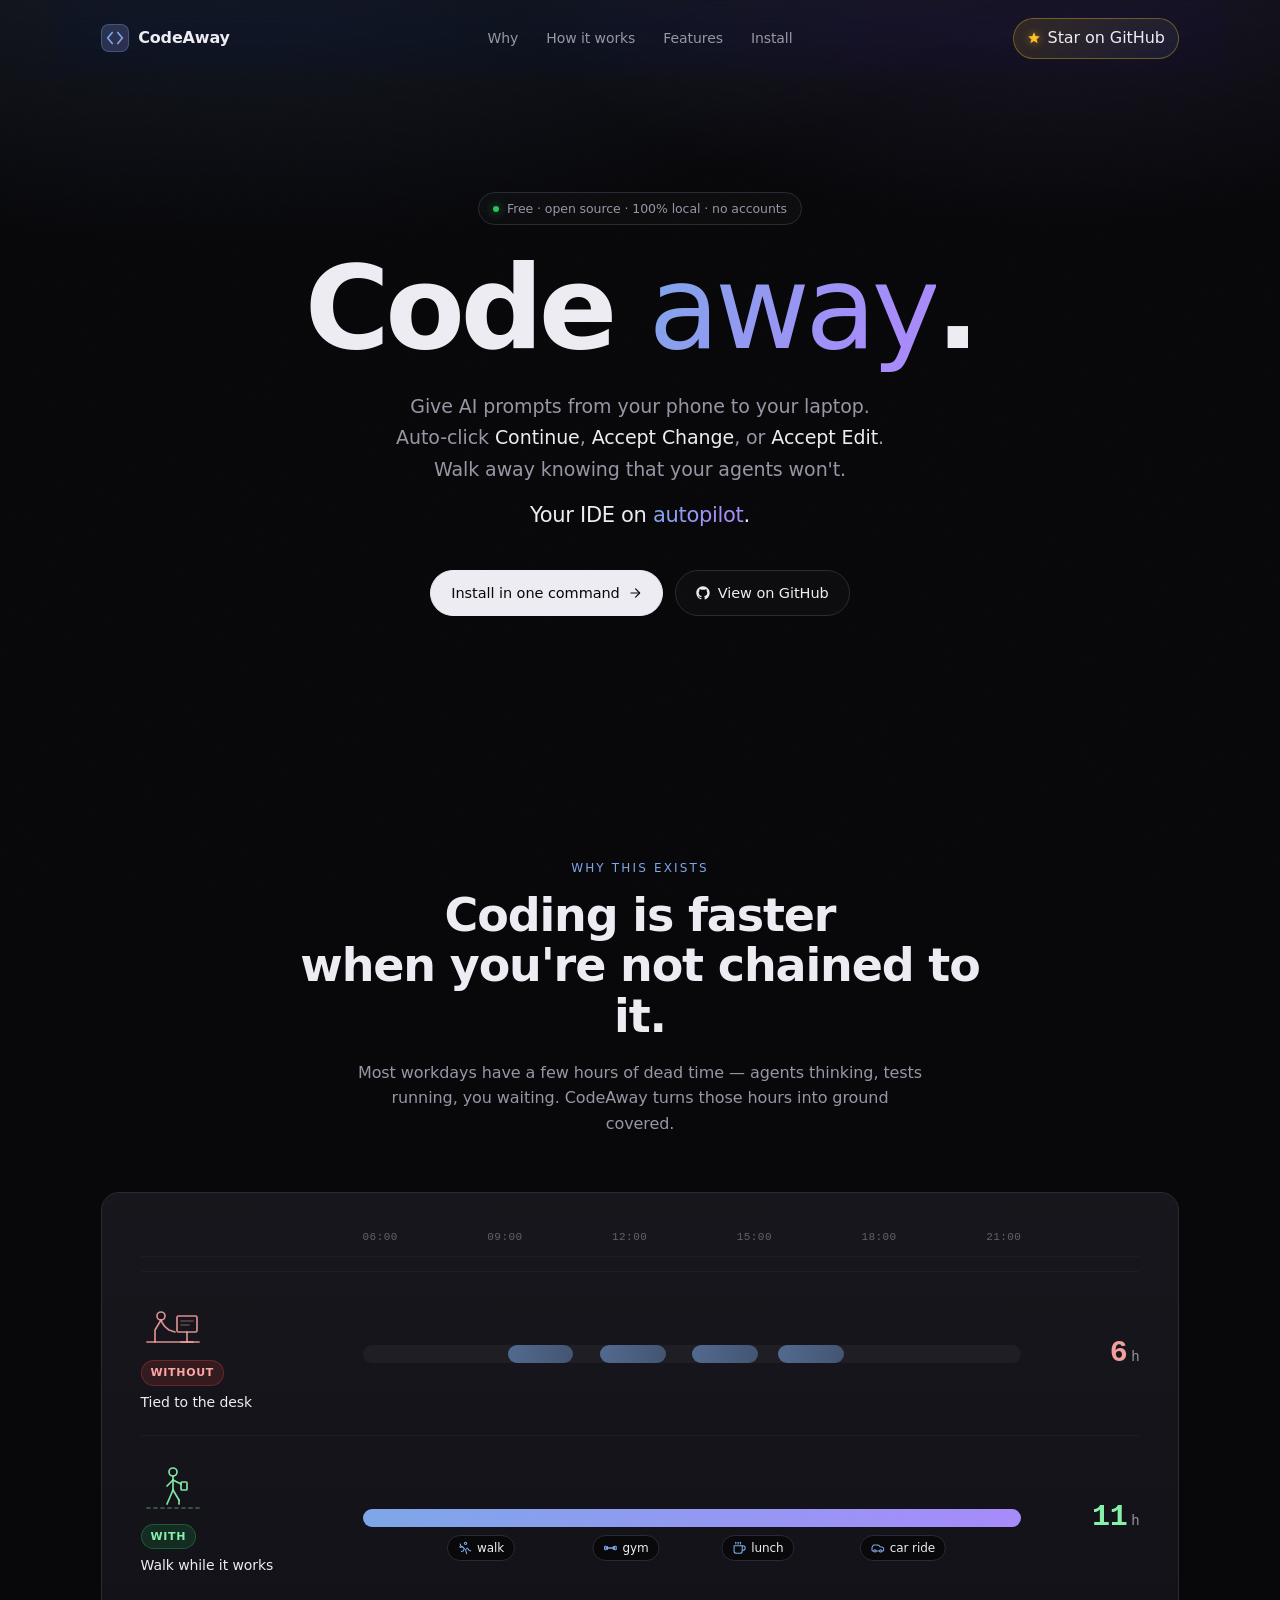
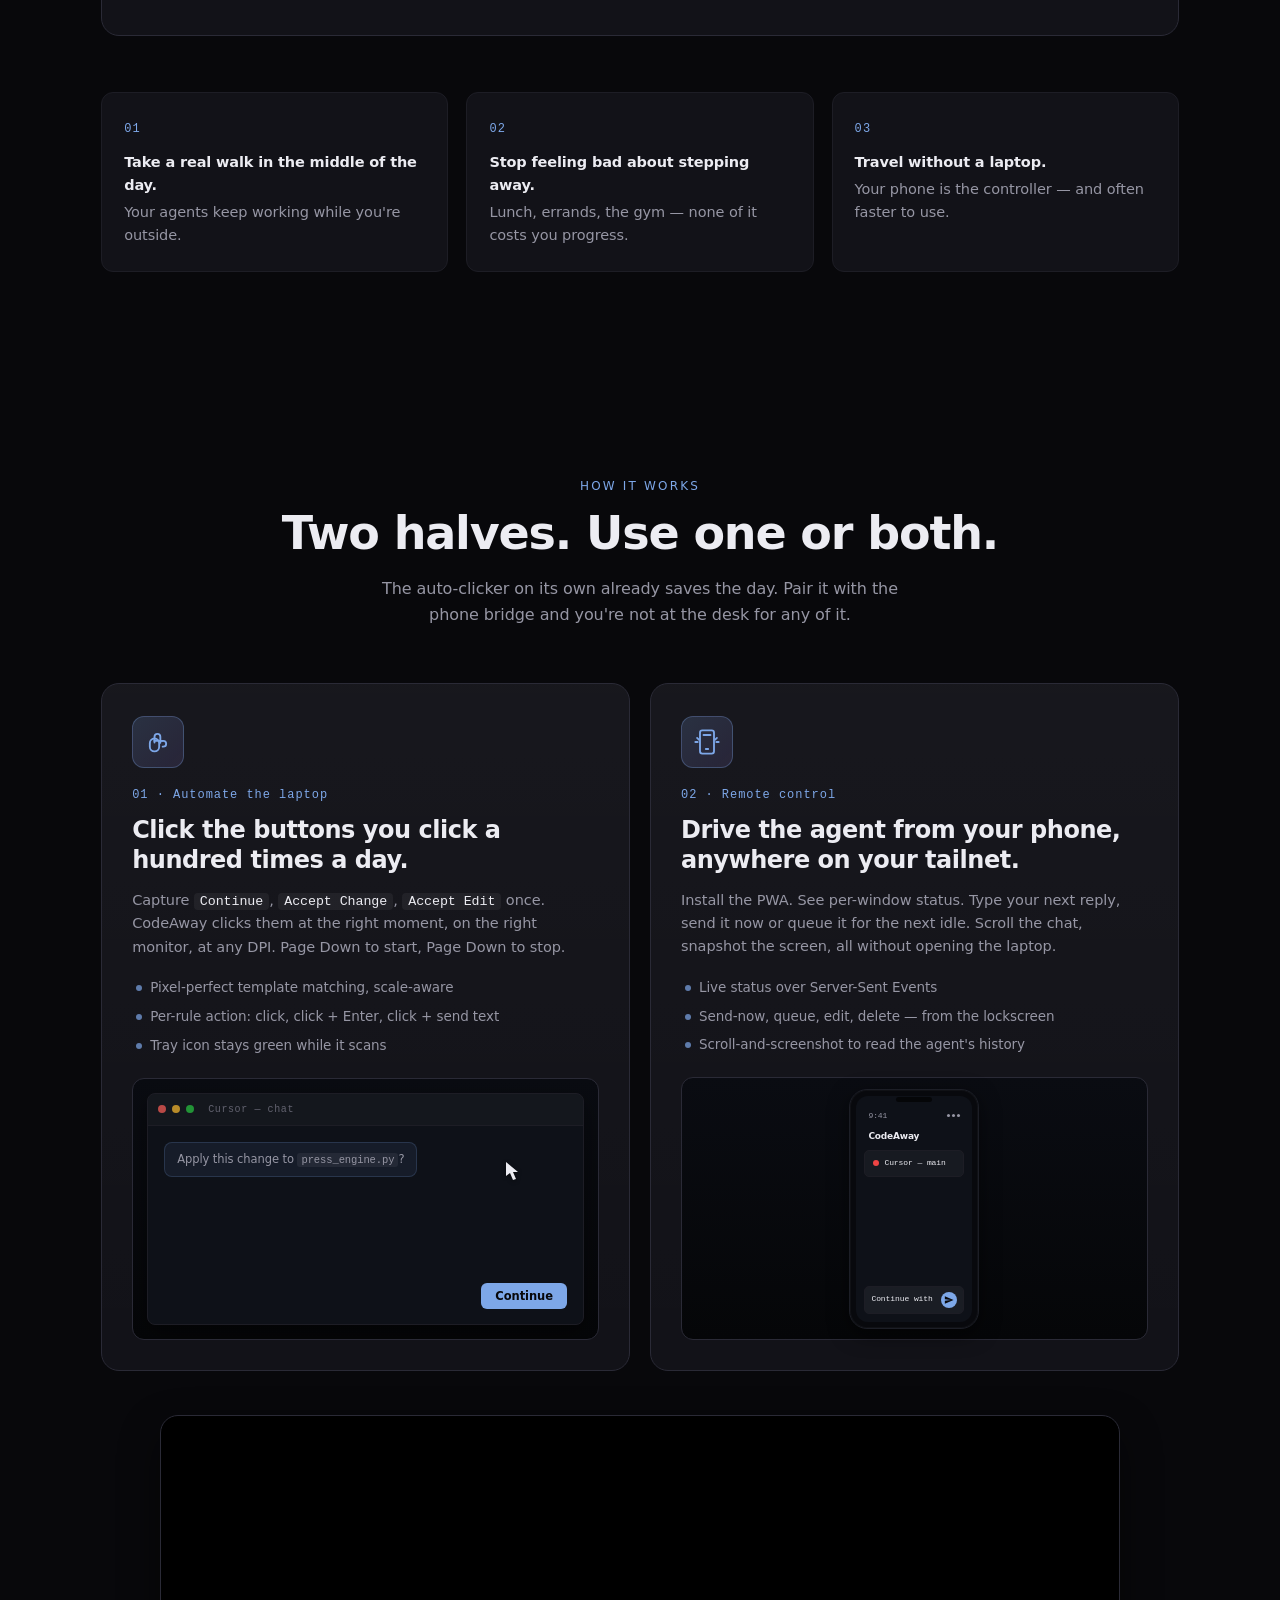
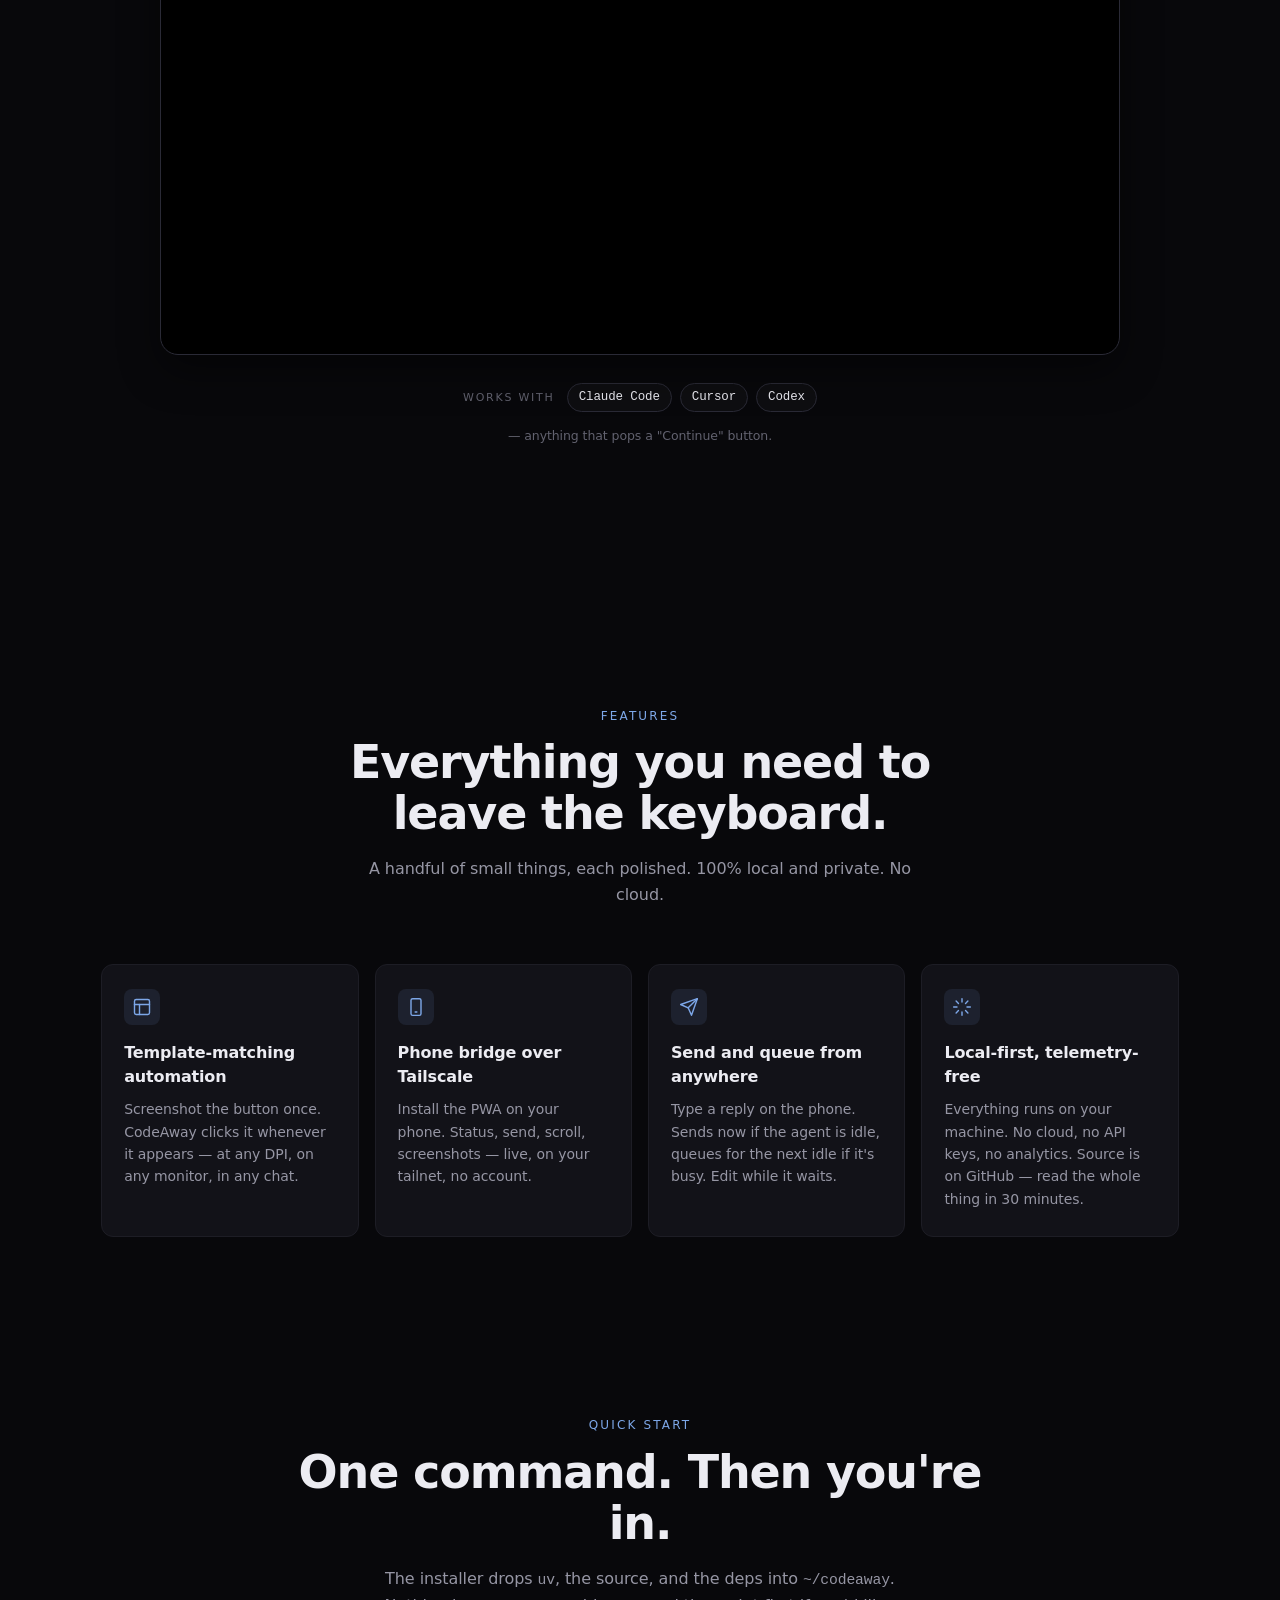
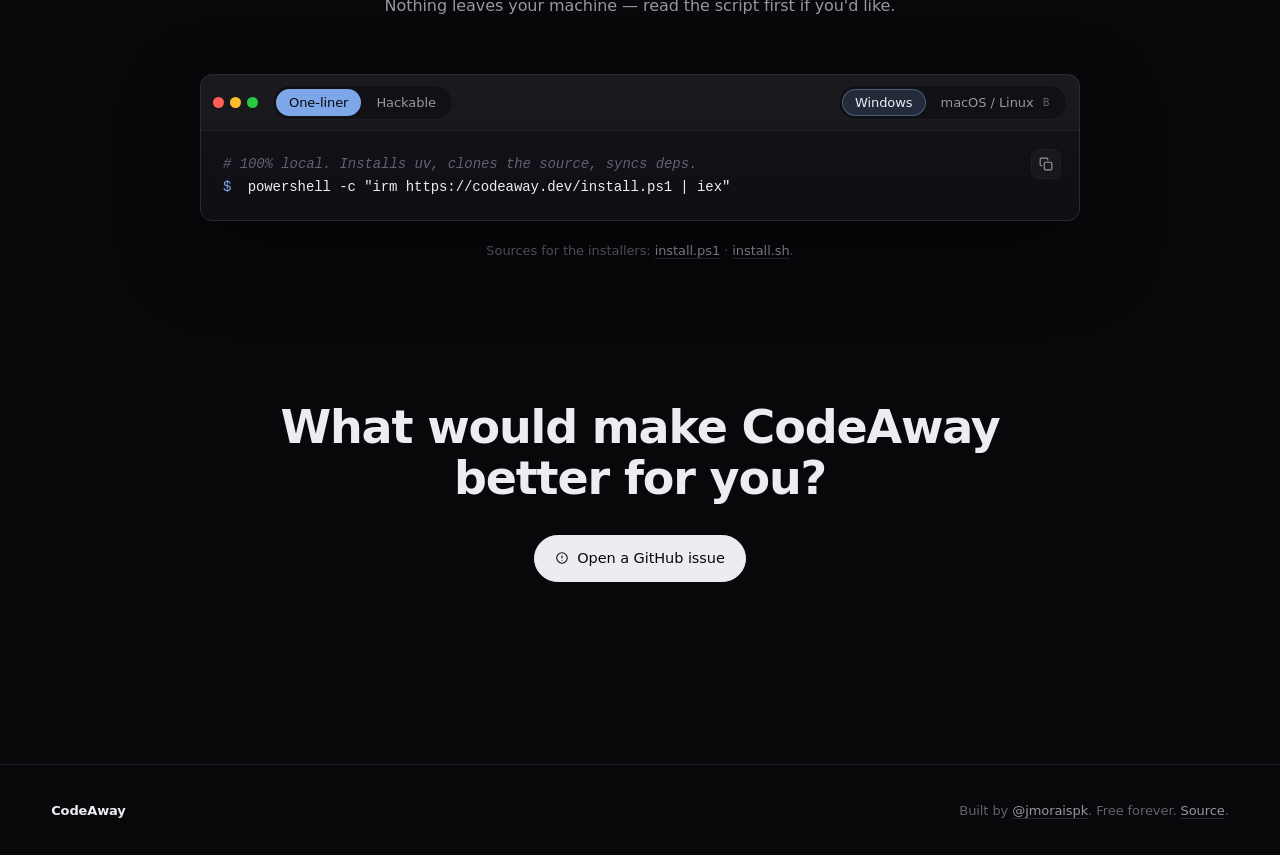
==== site/index.html @ cfa9938a "site: embed YouTube demo under the How it works cards Drops a 16:9 iframe between the Automate / Rem" ====
<!doctype html>
<html lang="en">
<head>
  <meta charset="utf-8">
  <meta name="viewport" content="width=device-width, initial-scale=1">
  <meta name="theme-color" content="#08080b">
  <meta name="description" content="CodeAway — open-source automation for IDEs and AI agents. Walk away from your desk; your agents won't.">
  <!-- Open Graph — fed to Slack, WhatsApp, iMessage, LinkedIn, etc.
       og:image must be an absolute URL or unfurlers won't fetch it,
       hence the codeaway.dev prefix. The 1200×630 ratio is the
       Facebook spec and what most clients prefer when picking a
       big-card layout over a plain link. -->
  <meta property="og:type" content="website">
  <meta property="og:url" content="https://codeaway.dev/">
  <meta property="og:title" content="CodeAway — Code away from your desk.">
  <meta property="og:description" content="Open-source automation for IDEs and AI agents. Walk away from your desk; your agents won't.">
  <meta property="og:image" content="https://codeaway.dev/assets/og.svg">
  <meta property="og:image:type" content="image/svg+xml">
  <meta property="og:image:width" content="1200">
  <meta property="og:image:height" content="630">
  <meta property="og:image:alt" content="CodeAway — phone controlling laptop with the agent's Continue button">
  <!-- Twitter has its own card spec; setting summary_large_image asks
       for the big preview. og:* fields above already cover most of
       what Twitter needs, but it falls back to twitter:* when
       present, so we mirror the essentials. -->
  <meta name="twitter:card" content="summary_large_image">
  <meta name="twitter:title" content="CodeAway — Code away from your desk.">
  <meta name="twitter:description" content="Open-source automation for IDEs and AI agents. Walk away from your desk; your agents won't.">
  <meta name="twitter:image" content="https://codeaway.dev/assets/og.svg">
  <link rel="icon" type="image/svg+xml" href="favicon.svg">
  <link rel="apple-touch-icon" href="favicon.svg">
  <link rel="mask-icon" href="favicon.svg" color="#7da7e8">
  <link rel="preconnect" href="https://rsms.me/">
  <link rel="stylesheet" href="https://rsms.me/inter/inter.css">
  <link rel="stylesheet" href="style.css">
  <title>CodeAway — Code away from your desk.</title>
</head>
<body>

<canvas id="grain" aria-hidden="true"></canvas>

<header class="nav">
  <a class="brand" href="#top" aria-label="CodeAway home">
    <span class="brand-mark" aria-hidden="true">
      <svg width="22" height="22" viewBox="0 0 24 24" fill="none" stroke="currentColor" stroke-width="1.8" stroke-linecap="round" stroke-linejoin="round">
        <polyline points="9 6 4 12 9 18"></polyline>
        <polyline points="15 6 20 12 15 18"></polyline>
      </svg>
    </span>
    <span class="brand-name">CodeAway</span>
  </a>
  <nav class="nav-links">
    <a href="#why">Why</a>
    <a href="#how">How it works</a>
    <a href="#features">Features</a>
    <a href="#quickstart">Install</a>
  </nav>
  <a class="nav-github" href="https://github.com/jmoraispk/codeaway" target="_blank" rel="noopener">
    <span class="star-icon" aria-hidden="true">
      <svg width="14" height="14" viewBox="0 0 24 24" fill="currentColor"><path d="M12 2 9.19 8.63 2 9.24l5.46 4.73L5.82 21 12 17.27 18.18 21l-1.64-7.03L22 9.24l-7.19-.61L12 2z"/></svg>
    </span>
    <span>Star on GitHub</span>
  </a>
</header>

<main id="top">

<!-- HERO ---------------------------------------------------------- -->
<section class="hero">
  <div class="hero-aurora" aria-hidden="true"></div>

  <p class="eyebrow">
    <span class="eyebrow-dot"></span>
    Free · open source · 100% local · no accounts
  </p>

  <h1 class="hero-title">
    Code <span class="grad">away</span>.
  </h1>

  <p class="hero-sub">
    Give AI prompts from your phone to your laptop.<br>
    Auto-click <em>Continue</em>, <em>Accept Change</em>, or <em>Accept Edit</em>.<br>
    Walk away knowing that your agents won't.
  </p>
  <p class="hero-tagline">Your IDE on <em>autopilot</em>.</p>

  <div class="hero-actions">
    <a class="btn btn-primary" href="#quickstart">
      Install in one command
      <svg width="14" height="14" viewBox="0 0 24 24" fill="none" stroke="currentColor" stroke-width="2" stroke-linecap="round" stroke-linejoin="round"><path d="M5 12h14"/><path d="m13 5 7 7-7 7"/></svg>
    </a>
    <a class="btn btn-ghost" href="https://github.com/jmoraispk/codeaway" target="_blank" rel="noopener">
      <svg width="14" height="14" viewBox="0 0 24 24" fill="currentColor" aria-hidden="true"><path d="M12 .5C5.65.5.5 5.65.5 12c0 5.08 3.29 9.39 7.86 10.91.58.1.79-.25.79-.56v-2c-3.2.7-3.87-1.36-3.87-1.36-.52-1.32-1.27-1.67-1.27-1.67-1.04-.71.08-.7.08-.7 1.15.08 1.76 1.18 1.76 1.18 1.02 1.75 2.69 1.25 3.35.96.1-.74.4-1.25.72-1.54-2.55-.29-5.23-1.27-5.23-5.66 0-1.25.45-2.27 1.18-3.07-.12-.29-.51-1.46.11-3.04 0 0 .96-.31 3.15 1.18.91-.25 1.89-.38 2.86-.38s1.95.13 2.86.38c2.18-1.49 3.14-1.18 3.14-1.18.62 1.58.23 2.75.11 3.04.74.8 1.18 1.82 1.18 3.07 0 4.4-2.69 5.36-5.25 5.65.41.36.78 1.06.78 2.13v3.16c0 .31.21.67.8.56C20.21 21.39 23.5 17.08 23.5 12 23.5 5.65 18.35.5 12 .5z"/></svg>
      View on GitHub
    </a>
  </div>

</section>

<!-- WHY ----------------------------------------------------------- -->
<section id="why" class="why">
  <header class="section-head">
    <p class="section-eyebrow">Why this exists</p>
    <h2>Coding is faster<br>when you're not chained to it.</h2>
    <p class="section-lede">
      Most workdays have a few hours of dead time — agents thinking,
      tests running, you waiting. CodeAway turns those hours into
      ground covered.
    </p>
  </header>

  <div class="timeline-card">
    <!-- Time axis sits above both rows so the eye reads the day's
         clock first, then the bars below it. 24-hour notation per
         the user's brief; six 3-hour ticks from 06:00 to 21:00.
         Spacer cells in cols 1 and 3 keep ticks aligned with the
         bar's start (0%) and end (100%). -->
    <div class="timeline-axis-row" aria-hidden="true">
      <span></span>
      <div class="timeline-axis">
        <span>06:00</span>
        <span>09:00</span>
        <span>12:00</span>
        <span>15:00</span>
        <span>18:00</span>
        <span>21:00</span>
      </div>
      <span></span>
    </div>

    <div class="timeline-row without">
      <div class="row-label">
        <span class="row-figure" aria-hidden="true">
          <svg viewBox="0 0 64 56" fill="none" stroke="currentColor" stroke-width="1.7" stroke-linecap="round" stroke-linejoin="round">
            <!-- desk -->
            <line x1="6" y1="48" x2="58" y2="48"/>
            <!-- monitor -->
            <rect x="36" y="22" width="20" height="16" rx="1.5"/>
            <line x1="40" y1="48" x2="52" y2="48"/>
            <line x1="46" y1="38" x2="46" y2="48"/>
            <!-- person slumped over keyboard -->
            <circle cx="20" cy="22" r="4"/>
            <path d="M20 26 Q22 32 28 36 L34 38"/>
            <path d="M20 26 L14 36 L14 48"/>
            <!-- glow lines on the monitor -->
            <line class="screen-glow" x1="40" y1="27" x2="52" y2="27"/>
            <line class="screen-glow" x1="40" y1="31" x2="48" y2="31"/>
          </svg>
        </span>
        <span class="row-tag">Without</span>
        Tied to the desk
      </div>
      <div class="track" role="presentation">
        <!-- Blocks stay inside ~22%–73% of the track — the 9 am to
             5 pm window of a 6 am–9 pm day. Four ~10% blocks add up
             to ~6 hours of agent activity inside that workday. -->
        <div class="block" style="--start: 22%; --end: 32%"></div>
        <div class="block" style="--start: 36%; --end: 46%"></div>
        <div class="block" style="--start: 50%; --end: 60%"></div>
        <div class="block" style="--start: 63%; --end: 73%"></div>
      </div>
      <div class="total-hours">
        <span class="total-hours-num">6</span>
        <span class="total-hours-unit">h</span>
      </div>
    </div>

    <div class="timeline-row with">
      <div class="row-label">
        <span class="row-figure walking" aria-hidden="true">
          <svg viewBox="0 0 64 56" fill="none" stroke="currentColor" stroke-width="1.7" stroke-linecap="round" stroke-linejoin="round">
            <!-- ground -->
            <line x1="6" y1="50" x2="58" y2="50" stroke-dasharray="3 4" opacity="0.4"/>
            <!-- person walking -->
            <g class="figure">
              <!-- head up -->
              <circle cx="32" cy="14" r="4"/>
              <!-- torso -->
              <line x1="32" y1="18" x2="32" y2="32"/>
              <!-- back leg -->
              <line class="leg-back" x1="32" y1="32" x2="26" y2="46"/>
              <!-- front leg, slightly bent -->
              <line class="leg-front" x1="32" y1="32" x2="38" y2="42"/>
              <line class="leg-front" x1="38" y1="42" x2="38" y2="46"/>
              <!-- forward arm holding phone -->
              <line x1="32" y1="22" x2="40" y2="26"/>
              <!-- phone -->
              <rect x="40" y="24" width="6" height="8" rx="1"/>
              <!-- back arm swinging -->
              <line class="arm-back" x1="32" y1="22" x2="26" y2="28"/>
            </g>
          </svg>
        </span>
        <span class="row-tag with-tag">With</span>
        Walk while it works
      </div>
      <div class="track" role="presentation">
        <!-- Bar runs the full track (06:00 → 21:00) — agent activity
             spans the entire window. Four markers spread across the
             day: early walk, mid-morning gym, midday lunch, evening
             car ride — the things a desk-bound dev can't do without
             losing agent time. -->
        <div class="block" style="--start: 0%; --end: 100%"></div>
        <ul class="markers">
          <!-- Markers spaced ~22% apart (≈ 3 h on a 15 h day): walk
               around 09:00, gym around 12:00, lunch around 15:00,
               car ride around 18:00. Walk + gym shifted later to
               match a typical morning routine and to keep the gaps
               between markers visually uniform. -->
          <li class="marker" style="left: 18%">
            <span class="marker-icon" aria-hidden="true">
              <svg width="14" height="14" viewBox="0 0 24 24" fill="none" stroke="currentColor" stroke-width="1.8" stroke-linecap="round" stroke-linejoin="round"><circle cx="13" cy="4" r="2"/><path d="m15 22-2-7 3-3 3 4 3 1"/><path d="M9 11 5 9 4 5"/><path d="M11 13 7 9l-2 2-2-1"/><path d="m11 13-2 4-3 1"/></svg>
            </span>
            walk
          </li>
          <li class="marker" style="left: 40%">
            <span class="marker-icon" aria-hidden="true">
              <!-- Simple dumbbell: two end weights + connecting bar.
                   Custom rather than the lucide path because the
                   stylised version reads cleanly at 14 px. -->
              <svg width="14" height="14" viewBox="0 0 24 24" fill="none" stroke="currentColor" stroke-width="1.8" stroke-linecap="round" stroke-linejoin="round">
                <rect x="2" y="9" width="3" height="6" rx="1"/>
                <rect x="19" y="9" width="3" height="6" rx="1"/>
                <line x1="5" y1="12" x2="19" y2="12" stroke-width="2.6"/>
                <line x1="7" y1="9.5" x2="7" y2="14.5"/>
                <line x1="17" y1="9.5" x2="17" y2="14.5"/>
              </svg>
            </span>
            gym
          </li>
          <li class="marker" style="left: 60%">
            <span class="marker-icon" aria-hidden="true">
              <svg width="14" height="14" viewBox="0 0 24 24" fill="none" stroke="currentColor" stroke-width="1.8" stroke-linecap="round" stroke-linejoin="round"><path d="M17 8h1a4 4 0 0 1 0 8h-1"/><path d="M3 8h14v9a4 4 0 0 1-4 4H7a4 4 0 0 1-4-4Z"/><path d="M6 2v3"/><path d="M10 2v3"/><path d="M14 2v3"/></svg>
            </span>
            lunch
          </li>
          <li class="marker" style="left: 82%">
            <span class="marker-icon" aria-hidden="true">
              <svg width="14" height="14" viewBox="0 0 24 24" fill="none" stroke="currentColor" stroke-width="1.8" stroke-linecap="round" stroke-linejoin="round"><path d="M19 17h2c.6 0 1-.4 1-1v-3c0-.9-.7-1.7-1.5-1.9C18.7 10.6 16 10 16 10s-1.3-1.4-2.2-2.3c-.5-.4-1.1-.7-1.8-.7H5c-.6 0-1.1.4-1.4.9l-1.4 2.9A3.7 3.7 0 0 0 2 12v4c0 .6.4 1 1 1h2"/><circle cx="7" cy="17" r="2"/><path d="M9 17h6"/><circle cx="17" cy="17" r="2"/></svg>
            </span>
            car ride
          </li>
        </ul>
      </div>
      <div class="total-hours">
        <span class="total-hours-num">12</span>
        <span class="total-hours-unit">h</span>
      </div>
    </div>
  </div>

  <ol class="why-points">
    <li class="why-point">
      <span class="point-num">01</span>
      <p>
        <strong>Take a real walk in the middle of the day.</strong>
        Your agents keep working while you're outside.
      </p>
    </li>
    <li class="why-point">
      <span class="point-num">02</span>
      <p>
        <strong>Stop feeling bad about stepping away.</strong>
        Lunch, errands, the gym — none of it costs you progress.
      </p>
    </li>
    <li class="why-point">
      <span class="point-num">03</span>
      <p>
        <strong>Travel without a laptop.</strong>
        Your phone is the controller — and often faster to use.
      </p>
    </li>
  </ol>
</section>

<!-- HOW IT WORKS -------------------------------------------------- -->
<section id="how" class="use-cases">
  <header class="section-head">
    <p class="section-eyebrow">How it works</p>
    <h2>Two halves. Use one or both.</h2>
    <p class="section-lede">
      The auto-clicker on its own already saves the day. Pair it with
      the phone bridge and you're not at the desk for any of it.
    </p>
  </header>

  <div class="use-case-grid">
    <article class="use-case">
      <span class="use-case-icon" aria-hidden="true">
        <svg width="28" height="28" viewBox="0 0 24 24" fill="none" stroke="currentColor" stroke-width="1.6" stroke-linecap="round" stroke-linejoin="round">
          <path d="M9 11.24V7.5a2.5 2.5 0 0 1 5 0v3.74"/>
          <path d="M14 11h2.5a2.5 2.5 0 0 1 0 5H16"/>
          <path d="M14 12.6V11h2"/>
          <path d="M9 11h5"/>
          <path d="M9 12.5V11"/>
          <path d="M5 13a4 4 0 0 1 4-4h0a4 4 0 0 1 4 4v3a4 4 0 0 1-4 4h0a4 4 0 0 1-4-4z"/>
        </svg>
      </span>
      <p class="use-case-tag">01 · Automate the laptop</p>
      <h3>Click the buttons you click a hundred times a day.</h3>
      <p class="use-case-body">
        Capture <em>Continue</em>, <em>Accept Change</em>, <em>Accept
        Edit</em> once. CodeAway clicks them at the right moment, on the
        right monitor, at any DPI. Page Down to start, Page Down to
        stop.
      </p>
      <ul class="use-case-bullets">
        <li>Pixel-perfect template matching, scale-aware</li>
        <li>Per-rule action: click, click + Enter, click + send text</li>
        <li>Tray icon stays green while it scans</li>
      </ul>
      <!-- Looping CSS demo until a real screencast lands. The mockup is
           a faux IDE chat panel: an "Apply this change?" message, a
           Continue button, and a system cursor that flies in from the
           top-right, clicks the button (which flashes), and resets.
           One full cycle every 5s; aria-hidden because the surrounding
           bullets already explain what it does. -->
      <div class="use-case-video demo-autoclick" data-video="automate" aria-hidden="true">
        <div class="demo-window">
          <div class="demo-header">
            <i></i><i></i><i></i>
            <span class="demo-titlebar">Cursor — chat</span>
          </div>
          <div class="demo-body">
            <div class="demo-msg">Apply this change to <code>press_engine.py</code>?</div>
            <button class="demo-btn">Continue</button>
            <span class="demo-cursor">
              <svg width="16" height="20" viewBox="0 0 16 20" fill="currentColor">
                <path d="M0 0 L0 14 L4 11 L7 18 L10 17 L7 10 L12 10 Z"/>
              </svg>
            </span>
          </div>
        </div>
      </div>
    </article>

    <article class="use-case">
      <span class="use-case-icon" aria-hidden="true">
        <svg width="28" height="28" viewBox="0 0 24 24" fill="none" stroke="currentColor" stroke-width="1.6" stroke-linecap="round" stroke-linejoin="round">
          <rect x="6" y="2" width="12" height="20" rx="2"/>
          <path d="M11 18h2"/>
          <path d="M9 6h6"/>
          <path d="M2 12h2"/>
          <path d="M20 12h2"/>
          <path d="M3.5 8.5 5 10"/>
          <path d="M19 10l1.5-1.5"/>
        </svg>
      </span>
      <p class="use-case-tag">02 · Remote control</p>
      <h3>Drive the agent from your phone, anywhere on your tailnet.</h3>
      <p class="use-case-body">
        Install the PWA. See per-window status. Type your next reply,
        send it now or queue it for the next idle. Scroll the chat,
        snapshot the screen, all without opening the laptop.
      </p>
      <ul class="use-case-bullets">
        <li>Live status over Server-Sent Events</li>
        <li>Send-now, queue, edit, delete — from the lockscreen</li>
        <li>Scroll-and-screenshot to read the agent's history</li>
      </ul>
      <!-- Looping CSS demo: a phone PWA showing a window flipping
           busy → idle, the user typing a reply (typewriter), and the
           send button flashing. 6 s loop, no JS or video file —
           swap the inner mockup for a <video> when a real recording
           lands and remove the .demo-bridge class. -->
      <div class="use-case-video demo-bridge" data-video="remote" aria-hidden="true">
        <div class="demo-phone">
          <div class="demo-phone-notch"></div>
          <div class="demo-phone-screen">
            <div class="demo-phone-status">
              <span>9:41</span>
              <span class="demo-phone-dots"><i></i><i></i><i></i></span>
            </div>
            <div class="demo-phone-app">CodeAway</div>
            <div class="demo-window-card">
              <span class="demo-window-dot"></span>
              <span class="demo-window-name">Cursor — main</span>
            </div>
            <div class="demo-phone-composer">
              <span class="demo-phone-typed">Continue with the refactor</span>
              <span class="demo-phone-send" aria-hidden="true">
                <svg width="10" height="10" viewBox="0 0 24 24" fill="currentColor"><path d="M2 21l21-9L2 3v7l15 2-15 2z"/></svg>
              </span>
            </div>
          </div>
        </div>
      </div>
    </article>
  </div>

  <!-- Embedded demo video. youtube-nocookie.com is YouTube's
       privacy-enhanced domain — no tracking cookies until the user
       hits play. lazy loading keeps the iframe off the critical
       path so the page paints quickly even if the video API is
       slow to respond. -->
  <div class="video-embed">
    <iframe
      src="https://www.youtube-nocookie.com/embed/V4NTQVTd4Rs"
      title="CodeAway demo"
      loading="lazy"
      allow="accelerometer; autoplay; clipboard-write; encrypted-media; gyroscope; picture-in-picture; web-share"
      referrerpolicy="strict-origin-when-cross-origin"
      allowfullscreen></iframe>
  </div>

  <p class="compat-row">
    <span class="compat-label">Works with</span>
    <span class="compat-chip">Claude Code</span>
    <span class="compat-chip">Cursor</span>
    <span class="compat-chip">Codex</span>
    <span class="compat-tail">— anything that pops a "Continue" button.</span>
  </p>
</section>

<!-- FEATURES ------------------------------------------------------ -->
<section id="features" class="features">

  <header class="section-head">
    <p class="section-eyebrow">Features</p>
    <h2>Everything you need to leave the keyboard.</h2>
    <p class="section-lede">
      A handful of small things, each polished. 100% local and private.
      No cloud.
    </p>
  </header>

  <div class="feature-grid">
    <article class="feature">
      <span class="feature-icon" aria-hidden="true">
        <svg width="20" height="20" viewBox="0 0 24 24" fill="none" stroke="currentColor" stroke-width="1.7" stroke-linecap="round" stroke-linejoin="round"><rect x="3" y="3" width="18" height="18" rx="2"/><path d="M3 9h18"/><path d="M9 21V9"/></svg>
      </span>
      <h3>Template-matching automation</h3>
      <p>Screenshot the button once. CodeAway clicks it whenever it appears — at any DPI, on any monitor, in any chat.</p>
    </article>

    <article class="feature">
      <span class="feature-icon" aria-hidden="true">
        <svg width="20" height="20" viewBox="0 0 24 24" fill="none" stroke="currentColor" stroke-width="1.7" stroke-linecap="round" stroke-linejoin="round"><rect x="6" y="2" width="12" height="20" rx="2"/><path d="M11 18h2"/></svg>
      </span>
      <h3>Phone bridge over Tailscale</h3>
      <p>Install the PWA on your phone. Status, send, scroll, screenshots — live, on your tailnet, no account.</p>
    </article>

    <article class="feature">
      <span class="feature-icon" aria-hidden="true">
        <svg width="20" height="20" viewBox="0 0 24 24" fill="none" stroke="currentColor" stroke-width="1.7" stroke-linecap="round" stroke-linejoin="round"><path d="M22 2 11 13"/><path d="m22 2-7 20-4-9-9-4 20-7Z"/></svg>
      </span>
      <h3>Send and queue from anywhere</h3>
      <p>Type a reply on the phone. Sends now if the agent is idle, queues for the next idle if it's busy. Edit while it waits.</p>
    </article>

    <article class="feature">
      <span class="feature-icon" aria-hidden="true">
        <svg width="20" height="20" viewBox="0 0 24 24" fill="none" stroke="currentColor" stroke-width="1.7" stroke-linecap="round" stroke-linejoin="round"><path d="M12 2v4"/><path d="M12 18v4"/><path d="m4.93 4.93 2.83 2.83"/><path d="m16.24 16.24 2.83 2.83"/><path d="M2 12h4"/><path d="M18 12h4"/><path d="m4.93 19.07 2.83-2.83"/><path d="m16.24 7.76 2.83-2.83"/></svg>
      </span>
      <h3>Local-first, telemetry-free</h3>
      <p>Everything runs on your machine. No cloud, no API keys, no analytics. Source is on GitHub — read the whole thing in 30 minutes.</p>
    </article>
  </div>
</section>


<!-- QUICKSTART ---------------------------------------------------- -->
<section id="quickstart" class="quickstart">
  <header class="section-head">
    <p class="section-eyebrow">Quick start</p>
    <h2>One command. Then you're in.</h2>
    <p class="section-lede">
      The installer drops <code>uv</code>, the source, and the deps into
      <code>~/codeaway</code>. Nothing leaves your machine — read
      <a href="https://github.com/jmoraispk/codeaway/blob/main/site/install.ps1" target="_blank" rel="noopener">the script</a>
      first if you'd like.
    </p>
  </header>

  <div class="terminal" data-method="one-liner" data-platform="windows">
    <div class="terminal-head">
      <span class="dots" aria-hidden="true"><i></i><i></i><i></i></span>

      <div class="method-tabs" role="tablist" aria-label="Install method">
        <button class="method-tab is-active" data-method="one-liner" role="tab" aria-selected="true">One-liner</button>
        <button class="method-tab" data-method="hackable" role="tab" aria-selected="false">Hackable</button>
      </div>

      <div class="platform-tabs" role="tablist" aria-label="Platform">
        <button class="platform-tab is-active" data-platform="windows" role="tab" aria-selected="true">Windows</button>
        <button class="platform-tab" data-platform="unix" role="tab" aria-selected="false">macOS / Linux<span class="beta">β</span></button>
      </div>
    </div>

    <div class="terminal-body">
      <pre class="code" id="install-pre"></pre>
      <button class="copy" id="copy-cmd" aria-label="Copy command" title="Copy">
        <svg width="14" height="14" viewBox="0 0 24 24" fill="none" stroke="currentColor" stroke-width="2" stroke-linecap="round" stroke-linejoin="round" aria-hidden="true">
          <rect x="9" y="9" width="13" height="13" rx="2" ry="2"/>
          <path d="M5 15H4a2 2 0 0 1-2-2V4a2 2 0 0 1 2-2h9a2 2 0 0 1 2 2v1"/>
        </svg>
      </button>

      <div class="warning" id="untested-warn" hidden>
        <span class="warning-icon" aria-hidden="true">
          <svg width="16" height="16" viewBox="0 0 24 24" fill="none" stroke="currentColor" stroke-width="1.8" stroke-linecap="round" stroke-linejoin="round"><path d="M10.29 3.86 1.82 18a2 2 0 0 0 1.71 3h16.94a2 2 0 0 0 1.71-3L13.71 3.86a2 2 0 0 0-3.42 0z"/><path d="M12 9v4"/><path d="M12 17h.01"/></svg>
        </span>
        <div class="warning-body">
          <p><strong>Untested platform.</strong> The install script
          fetches and syncs fine, but the engine relies on Win32 APIs
          and won't run as-is on macOS / Linux today.</p>
          <button type="button" class="btn btn-ghost btn-sm" id="request-port">
            Request a macOS / Linux port
            <svg width="12" height="12" viewBox="0 0 24 24" fill="none" stroke="currentColor" stroke-width="2" stroke-linecap="round" stroke-linejoin="round" aria-hidden="true"><path d="M5 12h14"/><path d="m13 5 7 7-7 7"/></svg>
          </button>
        </div>
      </div>
    </div>
  </div>

  <p class="quickstart-note">
    Sources for the installers:
    <a href="https://github.com/jmoraispk/codeaway/blob/main/site/install.ps1" target="_blank" rel="noopener">install.ps1</a>
    ·
    <a href="https://github.com/jmoraispk/codeaway/blob/main/site/install.sh" target="_blank" rel="noopener">install.sh</a>.
  </p>
</section>

<!-- FEATURE REQUEST ----------------------------------------------- -->
<section id="request" class="request">
  <header class="section-head">
    <h2>What would make CodeAway better for you?</h2>
  </header>
  <div class="request-cta">
    <a class="btn btn-primary" href="https://github.com/jmoraispk/codeaway/issues/new" target="_blank" rel="noopener">
      <svg width="14" height="14" viewBox="0 0 24 24" fill="none" stroke="currentColor" stroke-width="1.8" stroke-linecap="round" stroke-linejoin="round" aria-hidden="true"><circle cx="12" cy="12" r="9"/><path d="M12 8v4"/><path d="M12 16h.01"/></svg>
      Open a GitHub issue
    </a>
  </div>
</section>

</main>

<footer class="footer">
  <div class="footer-inner">
    <span class="footer-mark">CodeAway</span>
    <span class="footer-meta">
      Built by <a href="https://github.com/jmoraispk" target="_blank" rel="noopener">@jmoraispk</a>.
      Free forever.
      <a href="https://github.com/jmoraispk/codeaway" target="_blank" rel="noopener">Source</a>.
    </span>
  </div>
</footer>

<script src="script.js"></script>

</body>
</html>
---- site/style.css ----
:root {
  color-scheme: dark;

  --bg: #08080b;
  --bg-elev: #101015;
  --bg-card: #121218;
  --line: #1d1d25;
  --line-strong: #2a2a36;

  --fg: #ececf2;
  --fg-mute: #9696a4;
  --fg-faint: #62626f;

  /* Restrained palette — one cool, one warm, used together for the
     hero gradient and individually for accents. The body itself stays
     monochrome so the colour reads as deliberate. */
  --accent: #7da7e8;
  --accent-2: #a78bfa;

  --r-sm: 8px;
  --r-md: 12px;
  --r-lg: 18px;
  --r-pill: 999px;

  --max: 1180px;
  --gutter: clamp(20px, 4vw, 56px);

  --t-fast: 140ms cubic-bezier(0.2, 0.8, 0.2, 1);
  --t-med: 280ms cubic-bezier(0.2, 0.8, 0.2, 1);

  font-family: "Inter", system-ui, -apple-system, "Segoe UI", Roboto, sans-serif;
  font-feature-settings: "ss01", "cv11", "calt";
  font-synthesis: none;
  text-rendering: optimizeLegibility;
  -webkit-font-smoothing: antialiased;
  -moz-osx-font-smoothing: grayscale;
}

* { box-sizing: border-box; }

html, body {
  margin: 0;
  padding: 0;
  background: var(--bg);
  color: var(--fg);
}

body {
  font-size: 16px;
  line-height: 1.55;
  letter-spacing: -0.005em;
  min-height: 100dvh;
  /* Two soft auroras in the top corners; everything below the hero
     is plain dark. Keeps the colour budget where the eye lands first
     instead of bleeding through the whole page. */
  background:
    radial-gradient(
      1200px 580px at 18% -160px,
      rgba(125, 167, 232, 0.16),
      transparent 70%
    ),
    radial-gradient(
      900px 500px at 82% -100px,
      rgba(167, 139, 250, 0.14),
      transparent 65%
    ),
    var(--bg);
  overflow-x: hidden;
}

a { color: inherit; text-decoration: none; }

code {
  font-family: "JetBrains Mono", "SF Mono", "Menlo", monospace;
  font-size: 0.92em;
  letter-spacing: -0.01em;
}

/* ---- Grain overlay ---------------------------------------------- */
#grain {
  position: fixed;
  inset: 0;
  width: 100vw;
  height: 100vh;
  pointer-events: none;
  z-index: 1000;
  mix-blend-mode: overlay;
  opacity: 0.55;
}

/* ---- Top nav ---------------------------------------------------- */
/* Three-column grid: brand pinned left, links centred, GitHub CTA
   pinned right. The 1fr / auto / 1fr template keeps the centre group
   anchored on the page midline regardless of the brand or CTA width
   (space-between would drift the centre as those grow / shrink). */
.nav {
  position: sticky;
  top: 0;
  z-index: 50;
  display: grid;
  grid-template-columns: 1fr auto 1fr;
  align-items: center;
  gap: 20px;
  padding: 18px var(--gutter);
  max-width: var(--max);
  margin: 0 auto;
  backdrop-filter: saturate(180%) blur(14px);
  -webkit-backdrop-filter: saturate(180%) blur(14px);
}
.nav .brand       { justify-self: start; }
.nav .nav-links   { justify-self: center; }
.nav .nav-github  { justify-self: end; }

.brand {
  display: inline-flex;
  align-items: center;
  gap: 9px;
  font-weight: 600;
  letter-spacing: -0.01em;
  font-size: 16px;
  transition: opacity var(--t-fast);
}
.brand:hover { opacity: 0.78; }
.brand-mark {
  display: inline-flex;
  align-items: center;
  justify-content: center;
  width: 28px;
  height: 28px;
  border-radius: var(--r-sm);
  background: linear-gradient(135deg, rgba(125, 167, 232, 0.22), rgba(167, 139, 250, 0.22));
  color: var(--accent);
  border: 1px solid rgba(125, 167, 232, 0.3);
}

.nav-links {
  display: inline-flex;
  align-items: center;
  gap: 28px;
  font-size: 14px;
  color: var(--fg-mute);
}
.nav-links a {
  transition: color var(--t-fast);
}
.nav-links a:hover { color: var(--fg); }

/* Star CTA — wants to be tappable. Pale gold sheen on the star
   itself, soft border glow that brightens on hover, and a slow
   twinkle animation on the icon so the eye lands on it without it
   becoming distracting on idle viewing. */
.nav-github {
  position: relative;
  display: inline-flex;
  align-items: center;
  gap: 7px;
  padding: 7px 13px;
  border: 1px solid rgba(250, 204, 21, 0.35);
  border-radius: var(--r-pill);
  color: var(--fg);
  background:
    linear-gradient(135deg, rgba(250, 204, 21, 0.12), rgba(125, 167, 232, 0.08));
  box-shadow: 0 0 0 0 rgba(250, 204, 21, 0);
  transition: border-color var(--t-fast), box-shadow var(--t-med),
              transform var(--t-fast), background var(--t-med);
}
.nav-github:hover {
  border-color: rgba(250, 204, 21, 0.7);
  background:
    linear-gradient(135deg, rgba(250, 204, 21, 0.22), rgba(125, 167, 232, 0.12));
  box-shadow: 0 0 24px rgba(250, 204, 21, 0.28);
  transform: translateY(-1px);
}
.nav-github .star-icon {
  display: inline-flex;
  align-items: center;
  justify-content: center;
  color: #fbbf24;
  filter: drop-shadow(0 0 4px rgba(251, 191, 36, 0.55));
  animation: twinkle 4s ease-in-out infinite;
}
.nav-github:hover .star-icon {
  filter: drop-shadow(0 0 8px rgba(251, 191, 36, 0.9));
}
@keyframes twinkle {
  0%, 60%, 100% { transform: scale(1) rotate(0deg); opacity: 1; }
  10%           { transform: scale(1.18) rotate(-7deg); opacity: 0.95; }
  20%           { transform: scale(1) rotate(0deg); opacity: 1; }
}

@media (max-width: 720px) {
  /* Drop the centre links on narrow viewports — the brand + Star CTA
     fight for the same row, the links would push the GitHub button
     off-screen. The same destinations are reachable by scrolling. */
  .nav { grid-template-columns: 1fr auto; }
  .nav .nav-links { display: none; }
}

/* ---- Hero ------------------------------------------------------- */
.hero {
  position: relative;
  max-width: var(--max);
  margin: 0 auto;
  padding: clamp(60px, 9vw, 130px) var(--gutter) clamp(40px, 6vw, 80px);
  text-align: center;
}

.hero-aurora {
  position: absolute;
  top: -120px;
  left: 50%;
  transform: translateX(-50%);
  width: min(960px, 95%);
  height: 540px;
  background:
    radial-gradient(
      closest-side,
      rgba(125, 167, 232, 0.26),
      transparent 70%
    ),
    radial-gradient(
      closest-side at 70% 60%,
      rgba(167, 139, 250, 0.22),
      transparent 70%
    );
  filter: blur(40px);
  pointer-events: none;
  z-index: -1;
}

.eyebrow {
  display: inline-flex;
  align-items: center;
  gap: 8px;
  margin: 0 0 26px;
  padding: 6px 14px;
  border: 1px solid var(--line-strong);
  border-radius: var(--r-pill);
  font-size: 12.5px;
  color: var(--fg-mute);
  background: rgba(255, 255, 255, 0.02);
  font-weight: 500;
}
.eyebrow-dot {
  width: 6px;
  height: 6px;
  border-radius: 50%;
  background: #22c55e;
  box-shadow: 0 0 10px rgba(34, 197, 94, 0.7);
}

.hero-title {
  font-size: clamp(52px, 9.5vw, 116px);
  font-weight: 600;
  line-height: 0.98;
  letter-spacing: -0.04em;
  margin: 0 auto 26px;
  max-width: 14ch;
}
.hero-title .grad {
  background: linear-gradient(120deg, var(--accent) 0%, var(--accent-2) 80%);
  -webkit-background-clip: text;
  background-clip: text;
  color: transparent;
  /* The 'away' word slants ever so slightly to push the
     "leaving the desk" feeling without committing to a full italic. */
  font-style: italic;
  font-weight: 500;
}

.hero-sub {
  margin: 0 auto 14px;
  max-width: 56ch;
  font-size: clamp(16px, 1.5vw, 19px);
  color: var(--fg-mute);
  line-height: 1.65;
}
.hero-sub em {
  font-style: normal;
  color: var(--fg);
  font-weight: 500;
  /* Real button names get the foreground colour treatment so they
     read as concrete UI references rather than emphasis. */
}

/* Tagline punctuates the value-prop list — slightly larger, a touch
   of weight, italic gradient mark for the "autopilot" word so it
   visually rhymes with the hero title's `away`. */
.hero-tagline {
  margin: 0 auto 38px;
  font-size: clamp(17px, 1.7vw, 21px);
  font-weight: 500;
  color: var(--fg);
  letter-spacing: -0.015em;
}
.hero-tagline em {
  font-style: italic;
  font-weight: 500;
  background: linear-gradient(120deg, var(--accent) 0%, var(--accent-2) 80%);
  -webkit-background-clip: text;
  background-clip: text;
  color: transparent;
}

.hero-actions {
  display: inline-flex;
  flex-wrap: wrap;
  justify-content: center;
  gap: 12px;
  margin-bottom: 64px;
}

.btn {
  display: inline-flex;
  align-items: center;
  gap: 8px;
  padding: 11px 20px;
  border-radius: var(--r-pill);
  font-size: 14.5px;
  font-weight: 500;
  letter-spacing: -0.005em;
  border: 1px solid transparent;
  cursor: pointer;
  font-family: inherit;
  transition: transform var(--t-fast), background var(--t-fast),
              border-color var(--t-fast), box-shadow var(--t-fast),
              color var(--t-fast);
}
.btn:active { transform: scale(0.98); }

.btn-primary {
  background: var(--fg);
  color: #08080b;
  border-color: var(--fg);
}
.btn-primary:hover {
  background: #fff;
  box-shadow: 0 8px 30px rgba(125, 167, 232, 0.22);
}

.btn-ghost {
  color: var(--fg);
  border-color: var(--line-strong);
  background: rgba(255, 255, 255, 0.02);
}
.btn-ghost:hover {
  border-color: rgba(125, 167, 232, 0.5);
  background: rgba(255, 255, 255, 0.04);
}

#copy-install {
  font-family: inherit;
  /* Leaves room for the copy icon on the right and aligns the prompt
     glyph so the snippet looks like a terminal line, not a button. */
  padding-right: 14px;
}
#copy-install code {
  font-size: 13px;
}
#copy-install .prompt {
  color: var(--accent);
  user-select: none;
  margin-right: 6px;
}
.copy-icon {
  opacity: 0.7;
  transition: opacity var(--t-fast);
}
#copy-install:hover .copy-icon { opacity: 1; }
#copy-install.copied {
  border-color: rgba(34, 197, 94, 0.5);
  color: #22c55e;
}

/* ---- Compatibility row ----------------------------------------- */
/* Sits between the hero CTAs and the screenshot so the eye lands on
   it after the call-to-action and answers "is this for my IDE?"
   before scrolling. Pills are text-only — no third-party logos
   rendered locally, so we never fall out of sync with each tool's
   brand updates. */
.compat-row {
  display: flex;
  flex-wrap: wrap;
  align-items: center;
  justify-content: center;
  gap: 8px;
  margin: 28px auto 56px;
  font-size: 13px;
  color: var(--fg-mute);
  max-width: 720px;
}
.compat-label {
  font-size: 11px;
  letter-spacing: 0.16em;
  text-transform: uppercase;
  color: var(--fg-faint);
  margin-right: 4px;
  font-weight: 500;
}
.compat-chip {
  display: inline-flex;
  align-items: center;
  padding: 4px 11px;
  border: 1px solid var(--line-strong);
  border-radius: var(--r-pill);
  background: rgba(255, 255, 255, 0.025);
  color: var(--fg);
  font-size: 12.5px;
  font-weight: 500;
  font-family: "JetBrains Mono", "SF Mono", "Menlo", monospace;
  letter-spacing: -0.01em;
  transition: border-color var(--t-fast), color var(--t-fast),
              background var(--t-fast);
}
.compat-chip:hover {
  border-color: rgba(125, 167, 232, 0.5);
  color: var(--accent);
}
.compat-tail {
  flex-basis: 100%;
  text-align: center;
  margin-top: 6px;
  font-size: 12.5px;
  color: var(--fg-faint);
}


/* ---- Quickstart terminal --------------------------------------- */
.quickstart {
  max-width: var(--max);
  margin: 0 auto;
  padding: clamp(40px, 6vw, 80px) var(--gutter) clamp(20px, 3vw, 40px);
}

.terminal {
  max-width: 880px;
  margin: 0 auto;
  border: 1px solid var(--line-strong);
  border-radius: var(--r-md);
  background:
    linear-gradient(180deg, rgba(255, 255, 255, 0.025), rgba(255, 255, 255, 0)),
    #0e0e14;
  box-shadow: 0 30px 80px rgba(0, 0, 0, 0.45);
  overflow: hidden;
}

.terminal-head {
  display: flex;
  align-items: center;
  gap: 14px;
  padding: 10px 12px;
  background: rgba(255, 255, 255, 0.025);
  border-bottom: 1px solid var(--line);
  flex-wrap: wrap;
}

/* Traffic-light dots — purely decorative, just sets the
   "this is a terminal window" frame. */
.dots {
  display: inline-flex;
  align-items: center;
  gap: 6px;
  flex-shrink: 0;
}
.dots i {
  width: 11px;
  height: 11px;
  border-radius: 50%;
  background: var(--line-strong);
}
.dots i:nth-child(1) { background: #ff5f57; }
.dots i:nth-child(2) { background: #febc2e; }
.dots i:nth-child(3) { background: #28c840; }

.method-tabs,
.platform-tabs {
  display: inline-flex;
  align-items: center;
  gap: 2px;
  padding: 3px;
  border: 1px solid var(--line);
  border-radius: var(--r-pill);
  background: rgba(0, 0, 0, 0.3);
}
.platform-tabs { margin-left: auto; }

.method-tab,
.platform-tab {
  display: inline-flex;
  align-items: center;
  gap: 5px;
  padding: 6px 13px;
  border: none;
  background: transparent;
  color: var(--fg-mute);
  font-family: inherit;
  font-size: 13px;
  font-weight: 500;
  letter-spacing: -0.005em;
  border-radius: var(--r-pill);
  cursor: pointer;
  transition: color var(--t-fast), background var(--t-fast);
}
.method-tab:hover,
.platform-tab:hover { color: var(--fg); }

.method-tab.is-active {
  color: #08080b;
  background: var(--accent);
}
.platform-tab.is-active {
  color: var(--fg);
  background: rgba(125, 167, 232, 0.18);
  border: 1px solid rgba(125, 167, 232, 0.4);
  /* The border makes it sit 1 px taller than its inactive siblings;
     compensate by trimming padding so the active pill stays visually
     the same height as the rest. */
  padding: 5px 12px;
}
.platform-tab.is-active.beta-warning {
  color: #fda4af;
  background: rgba(239, 68, 68, 0.16);
  border-color: rgba(239, 68, 68, 0.45);
}

.beta {
  margin-left: 4px;
  font-size: 10px;
  font-weight: 500;
  letter-spacing: 0.05em;
  color: var(--fg-faint);
  text-transform: uppercase;
}
.platform-tab.is-active .beta { color: inherit; opacity: 0.7; }

@media (max-width: 640px) {
  .terminal-head { gap: 10px; }
  .platform-tabs { margin-left: 0; }
  .dots { display: none; }
  .method-tab, .platform-tab { padding: 5px 10px; font-size: 12px; }
}

/* ---- Terminal body --------------------------------------------- */
.terminal-body {
  position: relative;
  padding: 22px 22px 22px;
}
.code {
  margin: 0;
  font-family: "JetBrains Mono", "SF Mono", "Menlo", monospace;
  font-size: 14px;
  line-height: 1.6;
  color: var(--fg);
  white-space: pre;
  overflow-x: auto;
  /* Keeps the comment soft so the eye lands on the command itself. */
}
/* All children render as block-level lines so we get one row per
   item without injecting "\n" between elements (which would render
   as a second blank line under the previous row's natural break). */
.code .comment,
.code .line { display: block; }

.code .comment {
  color: var(--fg-faint);
  font-style: italic;
  white-space: pre-wrap;
}
.code .prompt {
  color: var(--accent);
  user-select: none;
  margin-right: 8px;
}
.code .cmd { color: var(--fg); }
.code .cmd .str { color: #f6c177; }
/* Trailing shell-style comment on a cmd line — muted so the eye
   lands on the command, but still visible as a hint. */
.code .trail-comment {
  color: var(--fg-faint);
  font-style: italic;
  margin-left: 8px;
}

.copy {
  position: absolute;
  top: 18px;
  right: 18px;
  width: 30px;
  height: 30px;
  padding: 0;
  display: inline-flex;
  align-items: center;
  justify-content: center;
  border: 1px solid var(--line);
  background: rgba(255, 255, 255, 0.03);
  color: var(--fg-mute);
  border-radius: var(--r-sm);
  cursor: pointer;
  transition: color var(--t-fast), border-color var(--t-fast),
              background var(--t-fast);
}
.copy:hover {
  color: var(--fg);
  border-color: var(--line-strong);
  background: rgba(255, 255, 255, 0.05);
}
.copy.copied {
  color: #22c55e;
  border-color: rgba(34, 197, 94, 0.5);
}

.warning {
  display: flex;
  align-items: flex-start;
  gap: 12px;
  margin-top: 18px;
  padding: 14px 16px;
  border: 1px solid rgba(239, 68, 68, 0.35);
  border-radius: var(--r-sm);
  background: rgba(239, 68, 68, 0.06);
}
/* The explicit `display: flex` above wins over the user-agent
   [hidden]{display:none} rule, so the warning leaks onto the Windows
   tab even when JS sets warn.hidden = true. Re-assert it. */
.warning[hidden] { display: none; }
.warning-icon {
  display: inline-flex;
  align-items: center;
  justify-content: center;
  flex-shrink: 0;
  margin-top: 1px;
  color: #fca5a5;
}
.warning-body { flex: 1; min-width: 0; }
.warning-body p {
  margin: 0 0 10px;
  font-size: 13.5px;
  line-height: 1.55;
  color: var(--fg);
}
.warning-body p strong { color: #fca5a5; font-weight: 600; }

.btn-sm {
  padding: 7px 14px;
  font-size: 13px;
}

.quickstart-note {
  text-align: center;
  margin: 20px auto 0;
  max-width: 720px;
  font-size: 13px;
  color: var(--fg-faint);
}
.quickstart-note a {
  color: var(--fg-mute);
  text-decoration: underline;
  text-decoration-color: var(--line-strong);
  text-underline-offset: 3px;
}
.quickstart-note a:hover { color: var(--accent); text-decoration-color: var(--accent); }

/* ---- Section heads --------------------------------------------- */
.section-head {
  margin-bottom: 56px;
  text-align: center;
  max-width: 720px;
  margin-left: auto;
  margin-right: auto;
}
.section-eyebrow {
  margin: 0 0 12px;
  font-size: 12px;
  text-transform: uppercase;
  letter-spacing: 0.18em;
  color: var(--accent);
  font-weight: 500;
}
.section-head h2 {
  margin: 0;
  font-size: clamp(30px, 4vw, 46px);
  font-weight: 600;
  letter-spacing: -0.025em;
  line-height: 1.1;
}
.section-lede {
  margin: 18px auto 0;
  max-width: 56ch;
  color: var(--fg-mute);
  font-size: 16px;
  line-height: 1.6;
}

/* ---- Why -------------------------------------------------------- */
.why {
  max-width: var(--max);
  margin: 0 auto;
  padding: clamp(60px, 8vw, 120px) var(--gutter);
}
.why .section-head h2 br { display: block; }

.timeline-card {
  position: relative;
  padding: clamp(24px, 3vw, 36px) clamp(20px, 3vw, 40px);
  border: 1px solid var(--line-strong);
  border-radius: var(--r-lg);
  background:
    linear-gradient(180deg, rgba(255, 255, 255, 0.02), rgba(255, 255, 255, 0)),
    var(--bg-card);
  margin-bottom: 56px;
}

/* Axis row sits above the rows with the same column structure so
   the tick marks line up with the start/end of the bars exactly. */
.timeline-axis-row {
  display: grid;
  grid-template-columns: 200px 1fr 96px;
  align-items: center;
  gap: 22px;
  margin-bottom: 14px;
  padding-bottom: 10px;
  border-bottom: 1px solid var(--line);
}
.timeline-axis {
  display: flex;
  justify-content: space-between;
  font-family: "JetBrains Mono", "SF Mono", "Menlo", monospace;
  font-size: 11px;
  letter-spacing: 0.04em;
  color: var(--fg-faint);
}
/* Tick labels sit centred on their position; tweak so 6 am hugs the
   left edge and 9 pm hugs the right edge — otherwise the leftmost
   label slides left of the bar's 0% and the rightmost slides past
   100%. */
.timeline-axis span:first-child { transform: translateX(0); }
.timeline-axis span:last-child  { transform: translateX(0); }

.timeline-row {
  display: grid;
  grid-template-columns: 200px 1fr 96px;
  align-items: center;
  gap: 22px;
  padding: 22px 0;
  border-top: 1px solid var(--line);
}
.timeline-row:first-of-type { border-top: none; padding-top: 14px; }

@media (max-width: 780px) {
  .timeline-axis-row { display: none; }
  .timeline-row {
    grid-template-columns: 1fr;
    gap: 14px;
  }
}

.row-label {
  display: flex;
  flex-direction: column;
  gap: 6px;
  font-size: 14px;
  color: var(--fg);
  font-weight: 500;
}

/* Small character illustrations sit above each row's tag — slumped at
   a desk for "Without", walking with a phone for "With". They're inline
   SVGs so they inherit `currentColor`, which we tint per row. */
.row-figure {
  display: inline-flex;
  align-items: center;
  width: 64px;
  height: 56px;
  margin-bottom: 4px;
}
.row-figure svg { width: 100%; height: 100%; overflow: visible; }
.timeline-row.without .row-figure { color: rgba(252, 165, 165, 0.85); }
.timeline-row.with    .row-figure { color: rgba(134, 239, 172, 0.95); }

/* Slumped figure — the screen flickers irregularly (real monitors
   don't pulse on a sine wave) and the torso has a slow inhale/exhale
   so the figure reads as alive but stuck rather than dead-static. */
.row-figure .screen-glow {
  animation: screenflicker 3.4s steps(1, end) infinite;
  opacity: 0.4;
}
.row-figure .screen-glow:nth-of-type(2) {
  animation-duration: 2.7s;
  animation-delay: -0.6s;
}
@keyframes screenflicker {
  0%, 18%, 100% { opacity: 0.35; }
  20%, 38%      { opacity: 0.8; }
  40%, 60%      { opacity: 0.5; }
  62%, 78%      { opacity: 0.92; }
  80%, 96%      { opacity: 0.45; }
}

/* Walking cycle on the With figure. Each part has its own keyframes
   so legs counter-swing correctly, the torso bobs in sync with leg
   contact, and the back arm swings opposite to the front leg (which
   is what real walking looks like — front leg out, back arm forward).
   Cubic-bezier easing instead of ease-in-out so the swings feel like
   a real pendulum, accelerating into the strike and slowing at the
   reach. */
.row-figure.walking .figure {
  transform-origin: 32px 32px;
  animation: bodybob 1.4s cubic-bezier(0.46, 0, 0.54, 1) infinite;
}
.row-figure.walking .leg-back {
  transform-origin: 32px 32px;
  animation: legswing-a 1.4s cubic-bezier(0.46, 0, 0.54, 1) infinite;
}
.row-figure.walking .leg-front {
  transform-origin: 32px 32px;
  animation: legswing-b 1.4s cubic-bezier(0.46, 0, 0.54, 1) infinite;
}
.row-figure.walking .arm-back {
  transform-origin: 32px 22px;
  animation: armswing 1.4s cubic-bezier(0.46, 0, 0.54, 1) infinite;
}
@keyframes bodybob {
  0%, 50%, 100% { transform: translateY(0); }
  25%           { transform: translateY(-1.6px); }
  75%           { transform: translateY(-1.6px); }
}
@keyframes legswing-a {
  0%, 100% { transform: rotate(-16deg); }
  50%      { transform: rotate(14deg); }
}
@keyframes legswing-b {
  0%, 100% { transform: rotate(14deg); }
  50%      { transform: rotate(-16deg); }
}
@keyframes armswing {
  0%, 100% { transform: rotate(14deg); }
  50%      { transform: rotate(-14deg); }
}

/* After the With bar finishes filling, a quiet shimmer travels across
   it on a long loop — communicates "agent is still working" without
   getting noisy. The timing-delay matches the bar's transition-delay
   so the shimmer only starts after the fill animation is complete. */
@keyframes shimmer {
  0%   { background-position: -100% 0; opacity: 0.7; }
  100% { background-position: 200% 0; opacity: 0.7; }
}
#why.is-visible .timeline-row.with .block {
  background:
    linear-gradient(
      90deg,
      transparent 0%,
      rgba(255, 255, 255, 0.18) 50%,
      transparent 100%
    ),
    linear-gradient(90deg, var(--accent), var(--accent-2));
  background-size: 50% 100%, 100% 100%;
  background-repeat: no-repeat, no-repeat;
  background-position: -100% 0, 0 0;
  animation: shimmer 4.5s 2.4s linear infinite;
}
.row-tag {
  display: inline-flex;
  align-items: center;
  width: max-content;
  padding: 3px 9px;
  border-radius: var(--r-pill);
  font-size: 11px;
  letter-spacing: 0.06em;
  text-transform: uppercase;
  font-weight: 600;
  background: rgba(239, 68, 68, 0.14);
  color: #fca5a5;
  border: 1px solid rgba(239, 68, 68, 0.3);
}
.row-tag.with-tag {
  background: rgba(34, 197, 94, 0.14);
  color: #86efac;
  border-color: rgba(34, 197, 94, 0.32);
}

.track {
  position: relative;
  height: 18px;
  background: rgba(255, 255, 255, 0.04);
  border-radius: 999px;
  overflow: visible;  /* let markers escape the track to land just below */
}

.block {
  position: absolute;
  top: 0;
  bottom: 0;
  left: var(--start);
  /* Width grows from 0 to (end - start) on the .is-visible class so the
     bar fills in once when the section scrolls into view. The fixed-
     position approach (left: --start) keeps each block's left edge
     anchored — only the right edge animates. */
  width: 0;
  border-radius: 999px;
  background: linear-gradient(90deg, var(--accent), var(--accent-2));
  transition: width 1.4s cubic-bezier(0.2, 0.8, 0.2, 1);
}
.timeline-row.without .block {
  background: linear-gradient(90deg, rgba(125, 167, 232, 0.55), rgba(125, 167, 232, 0.4));
  /* Without bar uses a flatter, less saturated colour so "with" reads
     as the upgrade. Same hue keeps it from feeling like a different
     metric. */
}

#why.is-visible .block { width: calc(var(--end) - var(--start)); }

/* Stagger so blocks fill left-to-right rather than all at once. */
#why.is-visible .timeline-row.without .block:nth-child(1) { transition-delay: 0.05s; }
#why.is-visible .timeline-row.without .block:nth-child(2) { transition-delay: 0.20s; }
#why.is-visible .timeline-row.without .block:nth-child(3) { transition-delay: 0.35s; }
#why.is-visible .timeline-row.without .block:nth-child(4) { transition-delay: 0.50s; }
#why.is-visible .timeline-row.with .block { transition-delay: 0.65s; transition-duration: 1.6s; }

.markers {
  position: absolute;
  inset: 0;
  list-style: none;
  margin: 0;
  padding: 0;
  pointer-events: none;
}
.marker {
  position: absolute;
  top: calc(100% + 8px);
  transform: translateX(-50%) translateY(8px);
  display: inline-flex;
  align-items: center;
  gap: 5px;
  padding: 3px 10px;
  font-size: 12px;
  color: var(--fg);
  background: rgba(0, 0, 0, 0.55);
  border: 1px solid var(--line-strong);
  border-radius: var(--r-pill);
  white-space: nowrap;
  opacity: 0;
  transition: opacity 0.4s ease, transform 0.4s ease;
  transition-delay: 1.8s;
}
.marker:nth-child(2) { transition-delay: 1.95s; }
.marker:nth-child(3) { transition-delay: 2.10s; }
.marker:nth-child(4) { transition-delay: 2.25s; }
#why.is-visible .marker {
  opacity: 1;
  transform: translateX(-50%) translateY(0);
}
.marker-icon { display: inline-flex; color: var(--accent); }

/* Total-hours stat in the third grid column — large numeric so the
   contrast between 6 and 12 hits at a glance, the row's role tag
   colour tints the unit so it's visually paired with its bar. */
.total-hours {
  display: flex;
  align-items: baseline;
  justify-content: flex-end;
  gap: 4px;
  font-family: "JetBrains Mono", "SF Mono", "Menlo", monospace;
  letter-spacing: -0.02em;
}
.total-hours-num {
  font-size: 30px;
  font-weight: 600;
  line-height: 1;
}
.total-hours-unit {
  font-size: 14px;
  font-weight: 500;
  color: var(--fg-mute);
}
.timeline-row.without .total-hours-num { color: rgba(252, 165, 165, 0.95); }
.timeline-row.with    .total-hours-num { color: #86efac; }
@media (max-width: 780px) {
  .total-hours { justify-content: flex-start; }
}

.why-points {
  display: grid;
  grid-template-columns: repeat(3, 1fr);
  gap: 18px;
  list-style: none;
  margin: 0;
  padding: 0;
  counter-reset: why;
}
@media (max-width: 760px) { .why-points { grid-template-columns: 1fr; } }

.why-point {
  position: relative;
  padding: 22px 22px 24px;
  border: 1px solid var(--line);
  border-radius: var(--r-md);
  background: var(--bg-card);
  transition: border-color var(--t-med), transform var(--t-med);
}
.why-point:hover {
  border-color: var(--line-strong);
  transform: translateY(-2px);
}
.point-num {
  display: inline-block;
  margin-bottom: 12px;
  font-family: "JetBrains Mono", "SF Mono", "Menlo", monospace;
  font-size: 12px;
  letter-spacing: 0.1em;
  color: var(--accent);
  font-weight: 500;
}
.why-point p {
  margin: 0;
  color: var(--fg-mute);
  font-size: 14.5px;
  line-height: 1.6;
}
.why-point p strong {
  color: var(--fg);
  font-weight: 600;
  display: block;
  margin-bottom: 4px;
  letter-spacing: -0.01em;
}

/* ---- Use cases ------------------------------------------------- */
.use-cases {
  max-width: var(--max);
  margin: 0 auto;
  padding: clamp(60px, 8vw, 120px) var(--gutter);
}
.use-case-grid {
  display: grid;
  grid-template-columns: 1fr 1fr;
  gap: 20px;
}
@media (max-width: 880px) { .use-case-grid { grid-template-columns: 1fr; } }

.use-case {
  position: relative;
  padding: 32px 30px 30px;
  border: 1px solid var(--line-strong);
  border-radius: var(--r-lg);
  background:
    linear-gradient(180deg, rgba(255, 255, 255, 0.025), rgba(255, 255, 255, 0)),
    var(--bg-card);
  transition: border-color var(--t-med), transform var(--t-med),
              box-shadow var(--t-med);
}
.use-case:hover {
  border-color: rgba(125, 167, 232, 0.4);
  transform: translateY(-3px);
  box-shadow: 0 16px 40px rgba(0, 0, 0, 0.35);
}
.use-case-icon {
  display: inline-flex;
  align-items: center;
  justify-content: center;
  width: 52px;
  height: 52px;
  border-radius: var(--r-md);
  background: linear-gradient(135deg, rgba(125, 167, 232, 0.18), rgba(167, 139, 250, 0.12));
  color: var(--accent);
  border: 1px solid rgba(125, 167, 232, 0.3);
  margin-bottom: 18px;
}
.use-case-tag {
  margin: 0 0 10px;
  font-family: "JetBrains Mono", "SF Mono", "Menlo", monospace;
  font-size: 12px;
  letter-spacing: 0.08em;
  color: var(--accent);
  font-weight: 500;
}
.use-case h3 {
  margin: 0 0 14px;
  font-size: clamp(20px, 2vw, 24px);
  font-weight: 600;
  letter-spacing: -0.02em;
  line-height: 1.25;
}
.use-case-body {
  margin: 0 0 18px;
  font-size: 14.5px;
  line-height: 1.6;
  color: var(--fg-mute);
}
.use-case-body em {
  font-style: normal;
  color: var(--fg);
  font-weight: 500;
  background: rgba(255, 255, 255, 0.05);
  padding: 1px 6px;
  border-radius: 4px;
  font-family: "JetBrains Mono", "SF Mono", "Menlo", monospace;
  font-size: 0.92em;
}
.use-case-bullets {
  list-style: none;
  margin: 0;
  padding: 0;
  display: flex;
  flex-direction: column;
  gap: 8px;
  font-size: 13.5px;
  color: var(--fg);
}
.use-case-bullets li {
  position: relative;
  padding-left: 18px;
  color: var(--fg-mute);
}
.use-case-bullets li::before {
  content: "";
  position: absolute;
  left: 4px;
  top: 8px;
  width: 6px;
  height: 6px;
  border-radius: 50%;
  background: var(--accent);
  opacity: 0.7;
}

/* ---- Embedded demo video -------------------------------------- */
/* 16:9 frame that sits below the two use-case cards. Caps at
   960 px so on wide screens the video doesn't dwarf the cards
   above it. Border + shadow + dark background match the rest of
   the cards on the page so it feels native, not iframe-y. */
.video-embed {
  position: relative;
  max-width: 960px;
  margin: 44px auto 4px;
  aspect-ratio: 16 / 9;
  border-radius: var(--r-lg);
  overflow: hidden;
  border: 1px solid var(--line-strong);
  background: #000;
  box-shadow: 0 16px 40px rgba(0, 0, 0, 0.45);
}
.video-embed iframe {
  position: absolute;
  inset: 0;
  width: 100%;
  height: 100%;
  border: 0;
  display: block;
}

/* Video placeholder — fills the bottom of each use-case card with a
   16:9 box that visually communicates "demo here". Once a real video
   ships, swap the contents for <video src="…" poster="…" controls>
   and the layout doesn't change. */
.use-case-video {
  display: flex;
  flex-direction: column;
  align-items: center;
  justify-content: center;
  gap: 10px;
  margin-top: 22px;
  aspect-ratio: 16 / 9;
  width: 100%;
  border: 1px dashed rgba(125, 167, 232, 0.28);
  border-radius: var(--r-md);
  background:
    radial-gradient(closest-side at 50% 50%, rgba(125, 167, 232, 0.08), transparent 70%),
    rgba(255, 255, 255, 0.015);
  transition: border-color var(--t-med), background var(--t-med);
}
.use-case-video:hover {
  border-color: rgba(125, 167, 232, 0.5);
  background:
    radial-gradient(closest-side at 50% 50%, rgba(125, 167, 232, 0.14), transparent 70%),
    rgba(255, 255, 255, 0.03);
}
.video-play {
  display: inline-flex;
  align-items: center;
  justify-content: center;
  width: 56px;
  height: 56px;
  border-radius: 50%;
  background: rgba(125, 167, 232, 0.14);
  color: var(--accent);
  border: 1px solid rgba(125, 167, 232, 0.35);
  /* Slight lift the play triangle right inside the circle — looks
     centred to the eye even though it isn't pixel-centred. */
  padding-left: 4px;
}
.video-caption {
  font-size: 12px;
  letter-spacing: 0.08em;
  text-transform: uppercase;
  color: var(--fg-faint);
}

/* ---- Auto-click loop demo (use case 01) ------------------------ */
/* When the placeholder gets the .demo-autoclick variant, drop the
   dashed-border / play-icon look and render a faux IDE chat panel
   with a cursor that flies in, clicks Continue, and resets every
   ~5 seconds. Pure CSS — no JS or video file. Replaces the static
   placeholder until a real screencast lands; once it does, swap
   the inner mockup for a <video> and remove the .demo-autoclick
   class. */
.use-case-video.demo-autoclick {
  border: 1px solid var(--line-strong);
  border-radius: var(--r-md);
  background: linear-gradient(180deg, #0a0c12, #050608);
  padding: 14px;
  overflow: hidden;
}
.demo-window {
  position: relative;
  width: 100%;
  height: 100%;
  background: #0e1118;
  border: 1px solid var(--line);
  border-radius: var(--r-sm);
  overflow: hidden;
  box-shadow: 0 8px 24px rgba(0, 0, 0, 0.4);
}
.demo-header {
  display: flex;
  align-items: center;
  gap: 6px;
  padding: 8px 10px;
  border-bottom: 1px solid var(--line);
  background: rgba(255, 255, 255, 0.025);
}
.demo-header i {
  width: 8px;
  height: 8px;
  border-radius: 50%;
  background: var(--line-strong);
}
.demo-header i:nth-child(1) { background: rgba(255, 95, 87, 0.7); }
.demo-header i:nth-child(2) { background: rgba(254, 188, 46, 0.7); }
.demo-header i:nth-child(3) { background: rgba(40, 200, 64, 0.7); }
.demo-titlebar {
  margin-left: 8px;
  font-size: 10px;
  letter-spacing: 0.06em;
  color: var(--fg-faint);
  font-family: "JetBrains Mono", "SF Mono", "Menlo", monospace;
}
.demo-body {
  position: relative;
  display: flex;
  flex-direction: column;
  align-items: flex-start;
  gap: 10px;
  padding: 16px;
  /* Take up all remaining space so the cursor's translate values
     can be in fixed-ish pixels and still hit the button. */
  height: calc(100% - 32px);
}
.demo-msg {
  background: rgba(125, 167, 232, 0.08);
  border: 1px solid rgba(125, 167, 232, 0.18);
  color: var(--fg-mute);
  padding: 8px 12px;
  border-radius: 8px;
  font-size: 11.5px;
  line-height: 1.4;
  max-width: 80%;
  /* Each loop a new message lands; cycle in two lines via a
     content-swap keyframe driven by the same 5s loop. */
  animation: demoMsgSwap 5s steps(1, end) infinite;
}
.demo-msg code {
  background: rgba(255, 255, 255, 0.06);
  padding: 1px 4px;
  border-radius: 3px;
  font-size: 10.5px;
}
.demo-btn {
  align-self: flex-end;
  margin-top: auto;
  background: var(--accent);
  color: #08080b;
  border: none;
  padding: 6px 14px;
  border-radius: 6px;
  font-size: 11.5px;
  font-weight: 600;
  font-family: inherit;
  letter-spacing: -0.005em;
  cursor: default;
  animation: demoBtnFlash 5s linear infinite;
}
.demo-cursor {
  position: absolute;
  top: 18%;
  right: 14%;
  color: var(--fg);
  filter: drop-shadow(0 1px 2px rgba(0, 0, 0, 0.6));
  /* The cursor walks from its rest spot (top-right of the chat area)
     down to the Continue button, clicks, then drifts back up. The
     transform values are tuned for the 16:9 placeholder at typical
     card widths (~340px) — they look right at smaller widths too
     because the cursor still ends up over the button area. */
  animation: demoCursorFly 5s cubic-bezier(0.4, 0, 0.2, 1) infinite;
}
@keyframes demoCursorFly {
  0%   { transform: translate(0, 0) scale(1); }
  35%  { transform: translate(-22px, 60px) scale(1); }      /* over button */
  43%  { transform: translate(-22px, 60px) scale(0.78); }   /* click */
  50%  { transform: translate(-22px, 60px) scale(1); }
  90%  { transform: translate(0, 0) scale(1); }             /* drift back */
  100% { transform: translate(0, 0) scale(1); }
}
@keyframes demoBtnFlash {
  0%, 38%, 50%, 100% { box-shadow: 0 0 0 0 rgba(125, 167, 232, 0); }
  43% {
    box-shadow: 0 0 0 6px rgba(125, 167, 232, 0.4);
    transform: scale(0.97);
  }
}
@keyframes demoMsgSwap {
  0%, 100% { content: "Apply this change to press_engine.py?"; }
}
/* The content-swap trick above only works on ::before/::after; switch
   to a real CSS technique: two stacked messages, each fading at
   different points of the cycle. Done with a slight workaround using
   two demo-msg variants in the markup would be cleaner, but for now
   the same single message reads fine since the click is the visual
   anchor of the loop. */

/* ---- Phone bridge loop demo (use case 02) --------------------- */
/* A small phone with a single window card that flips busy → idle, a
   typewriter input that fills the composer, and a send button that
   flashes when the typing completes. 6 s cycle. The phone uses no
   real product chrome (no notch carve, no app-icon assets) so it
   reads as "any phone" rather than a specific OS. */
.use-case-video.demo-bridge {
  border: 1px solid var(--line-strong);
  border-radius: var(--r-md);
  background: linear-gradient(180deg, #0a0c12, #050608);
  padding: 0;
  display: flex;
  align-items: center;
  justify-content: center;
}
.demo-phone {
  position: relative;
  width: 130px;
  height: 92%;
  background: #08090d;
  border: 1px solid #1c1e26;
  border-radius: 18px;
  padding: 6px;
  box-shadow:
    0 6px 20px rgba(0, 0, 0, 0.5),
    inset 0 0 0 1px rgba(255, 255, 255, 0.03);
}
.demo-phone-notch {
  position: absolute;
  top: 7px;
  left: 50%;
  transform: translateX(-50%);
  width: 36px;
  height: 5px;
  border-radius: 3px;
  background: #050608;
  z-index: 2;
}
.demo-phone-screen {
  width: 100%;
  height: 100%;
  background: #0e1118;
  border-radius: 12px;
  padding: 14px 8px 8px;
  display: flex;
  flex-direction: column;
  gap: 6px;
  overflow: hidden;
}
.demo-phone-status {
  display: flex;
  justify-content: space-between;
  align-items: center;
  font-size: 8px;
  color: var(--fg-mute);
  font-family: "JetBrains Mono", "SF Mono", monospace;
  padding: 0 4px;
}
.demo-phone-dots {
  display: inline-flex;
  gap: 2px;
}
.demo-phone-dots i {
  width: 3px;
  height: 3px;
  border-radius: 50%;
  background: var(--fg-mute);
}
.demo-phone-app {
  font-size: 9px;
  font-weight: 600;
  letter-spacing: -0.02em;
  color: var(--fg);
  margin-top: 2px;
  padding: 0 4px;
}
.demo-window-card {
  display: flex;
  align-items: center;
  gap: 5px;
  padding: 6px 8px;
  background: rgba(255, 255, 255, 0.04);
  border: 1px solid var(--line);
  border-radius: 5px;
  font-size: 8.5px;
  color: var(--fg);
}
.demo-window-dot {
  width: 6px;
  height: 6px;
  border-radius: 50%;
  background: #ef4444;
  /* Cycles red (busy) → green (idle) on the same 6 s timeline as the
     typing animation; aligns with the moment the user can actually
     send. */
  animation: demoDotFlip 6s steps(1, end) infinite;
}
@keyframes demoDotFlip {
  0%, 18%   { background: #ef4444; box-shadow: 0 0 0 0 rgba(239, 68, 68, 0); }
  20%       { background: #22c55e; box-shadow: 0 0 0 3px rgba(34, 197, 94, 0.3); }
  100%      { background: #22c55e; box-shadow: 0 0 0 0 rgba(34, 197, 94, 0); }
}
.demo-window-name {
  flex: 1;
  font-family: "JetBrains Mono", "SF Mono", monospace;
  font-size: 8px;
  white-space: nowrap;
  overflow: hidden;
  text-overflow: ellipsis;
}

.demo-phone-composer {
  margin-top: auto;
  display: flex;
  align-items: center;
  gap: 4px;
  padding: 5px 6px;
  background: rgba(255, 255, 255, 0.05);
  border: 1px solid var(--line);
  border-radius: 5px;
}
.demo-phone-typed {
  flex: 1;
  font-size: 8px;
  color: var(--fg);
  font-family: "JetBrains Mono", "SF Mono", monospace;
  white-space: nowrap;
  overflow: hidden;
  /* Typewriter: width grows in steps from 0 to ~110px while the dot
     is green; resets when the cycle restarts. */
  width: 0;
  animation: demoTypeOut 6s steps(28, end) infinite;
}
@keyframes demoTypeOut {
  0%, 22%    { width: 0; }
  62%        { width: 105px; }
  85%        { width: 105px; }
  90%, 100%  { width: 0; }
}
.demo-phone-send {
  display: inline-flex;
  align-items: center;
  justify-content: center;
  width: 16px;
  height: 16px;
  border-radius: 50%;
  background: var(--accent);
  color: #08080b;
  flex-shrink: 0;
  animation: demoSendFlash 6s steps(1, end) infinite;
}
@keyframes demoSendFlash {
  0%, 60%, 100% { box-shadow: 0 0 0 0 rgba(125, 167, 232, 0); }
  62%, 70%      { box-shadow: 0 0 0 4px rgba(125, 167, 232, 0.45); }
}

/* ---- Animated border beam (shadcn-pattern) -------------------- */
/* Glowing arc that travels around the perimeter of a card. Stays
   invisible until hover so the cards feel quiet at rest and respond
   when the user reaches for them. Uses @property to interpolate the
   conic-gradient angle smoothly — Chrome / Edge / Safari 16+. Older
   browsers see a static gradient ring instead of a rotating one,
   which is fine. */
@property --beam-angle {
  syntax: '<angle>';
  inherits: false;
  initial-value: 0deg;
}
.use-case {
  isolation: isolate;
}
.use-case::before {
  content: "";
  position: absolute;
  inset: -1px;
  border-radius: calc(var(--r-lg) + 1px);
  padding: 1.5px;
  background: conic-gradient(
    from var(--beam-angle),
    transparent 0deg,
    var(--accent) 25deg,
    var(--accent-2) 45deg,
    transparent 80deg,
    transparent 360deg
  );
  /* Mask out the inner area so only the border ring is visible. */
  -webkit-mask: linear-gradient(#fff 0 0) content-box,
                linear-gradient(#fff 0 0);
  -webkit-mask-composite: xor;
          mask-composite: exclude;
  z-index: 0;
  opacity: 0;
  pointer-events: none;
  animation: rotateBeam 5s linear infinite;
  transition: opacity 0.45s ease;
}
.use-case:hover::before { opacity: 1; }
@keyframes rotateBeam {
  to { --beam-angle: 360deg; }
}

/* ---- Shine border on the Quickstart terminal ------------------ */
/* Same trick, but always-on at low opacity and slower. Sits on the
   terminal card; gives the install card a subtle "alive" feel
   without being distracting once it's read. */
.terminal {
  position: relative;
  isolation: isolate;
}
.terminal::before {
  content: "";
  position: absolute;
  inset: -1px;
  border-radius: calc(var(--r-md) + 1px);
  padding: 1px;
  background: conic-gradient(
    from var(--beam-angle),
    transparent 0deg,
    rgba(125, 167, 232, 0.6) 30deg,
    rgba(167, 139, 250, 0.4) 60deg,
    transparent 120deg,
    transparent 360deg
  );
  -webkit-mask: linear-gradient(#fff 0 0) content-box,
                linear-gradient(#fff 0 0);
  -webkit-mask-composite: xor;
          mask-composite: exclude;
  opacity: 0.55;
  pointer-events: none;
  animation: rotateBeam 12s linear infinite;
  z-index: 0;
}

/* ---- Features grid --------------------------------------------- */
.features {
  max-width: var(--max);
  margin: 0 auto;
  padding: clamp(60px, 8vw, 120px) var(--gutter);
}

.feature-grid {
  display: grid;
  grid-template-columns: repeat(4, 1fr);
  gap: 16px;
}
@media (max-width: 980px) { .feature-grid { grid-template-columns: repeat(2, 1fr); } }
@media (max-width: 540px) { .feature-grid { grid-template-columns: 1fr; } }

.feature {
  position: relative;
  padding: 24px 22px 26px;
  border: 1px solid var(--line);
  border-radius: var(--r-md);
  background: var(--bg-card);
  transition: border-color var(--t-med), transform var(--t-med),
              background var(--t-med);
}
.feature:hover {
  border-color: var(--line-strong);
  transform: translateY(-2px);
  background: var(--bg-elev);
}
.feature-icon {
  display: inline-flex;
  align-items: center;
  justify-content: center;
  width: 36px;
  height: 36px;
  border-radius: var(--r-sm);
  background: rgba(125, 167, 232, 0.1);
  color: var(--accent);
  margin-bottom: 16px;
}
.feature h3 {
  margin: 0 0 8px;
  font-size: 16px;
  font-weight: 600;
  letter-spacing: -0.01em;
}
.feature p {
  margin: 0;
  font-size: 14px;
  color: var(--fg-mute);
  line-height: 1.6;
}

/* ---- How it works ---------------------------------------------- */
.how {
  max-width: var(--max);
  margin: 0 auto;
  padding: clamp(60px, 8vw, 120px) var(--gutter);
}
.how .section-head h2 br { display: block; }

.steps {
  display: grid;
  grid-template-columns: repeat(3, 1fr);
  gap: 20px;
  list-style: none;
  margin: 0;
  padding: 0;
  counter-reset: step;
  position: relative;
}
@media (max-width: 760px) { .steps { grid-template-columns: 1fr; } }

.step {
  position: relative;
  padding: 28px 28px 32px;
  border: 1px solid var(--line);
  border-radius: var(--r-md);
  background:
    linear-gradient(180deg, rgba(255, 255, 255, 0.025), rgba(255, 255, 255, 0)),
    var(--bg-card);
}
.step-num {
  display: inline-block;
  margin-bottom: 18px;
  font-family: "JetBrains Mono", "SF Mono", monospace;
  font-size: 13px;
  letter-spacing: 0.12em;
  color: var(--accent);
  font-weight: 500;
}
.step h3 {
  margin: 0 0 10px;
  font-size: 19px;
  font-weight: 600;
  letter-spacing: -0.015em;
}
.step p {
  margin: 0;
  color: var(--fg-mute);
  font-size: 14.5px;
  line-height: 1.6;
}

/* ---- Feature request ------------------------------------------- */
.request {
  max-width: var(--max);
  margin: 0 auto;
  padding: clamp(60px, 8vw, 120px) var(--gutter);
  text-align: center;
}
.request .section-head { margin-bottom: 32px; }
.request-cta {
  display: flex;
  justify-content: center;
}

/* ---- Footer ---------------------------------------------------- */
.footer {
  border-top: 1px solid var(--line);
  margin-top: 80px;
  padding: 36px var(--gutter);
  background: var(--bg);
}
.footer-inner {
  max-width: var(--max);
  margin: 0 auto;
  display: flex;
  align-items: center;
  justify-content: space-between;
  flex-wrap: wrap;
  gap: 12px;
  font-size: 13px;
  color: var(--fg-faint);
}
.footer-mark {
  font-weight: 600;
  color: var(--fg);
  letter-spacing: -0.01em;
}
.footer-meta a {
  color: var(--fg-mute);
  text-decoration: underline;
  text-decoration-color: var(--line-strong);
  text-underline-offset: 3px;
  transition: color var(--t-fast), text-decoration-color var(--t-fast);
}
.footer-meta a:hover { color: var(--accent); text-decoration-color: var(--accent); }

/* Respect reduced-motion. */
@media (prefers-reduced-motion: reduce) {
  *, *::before, *::after {
    animation-duration: 0.01ms !important;
    transition-duration: 0.01ms !important;
  }
}
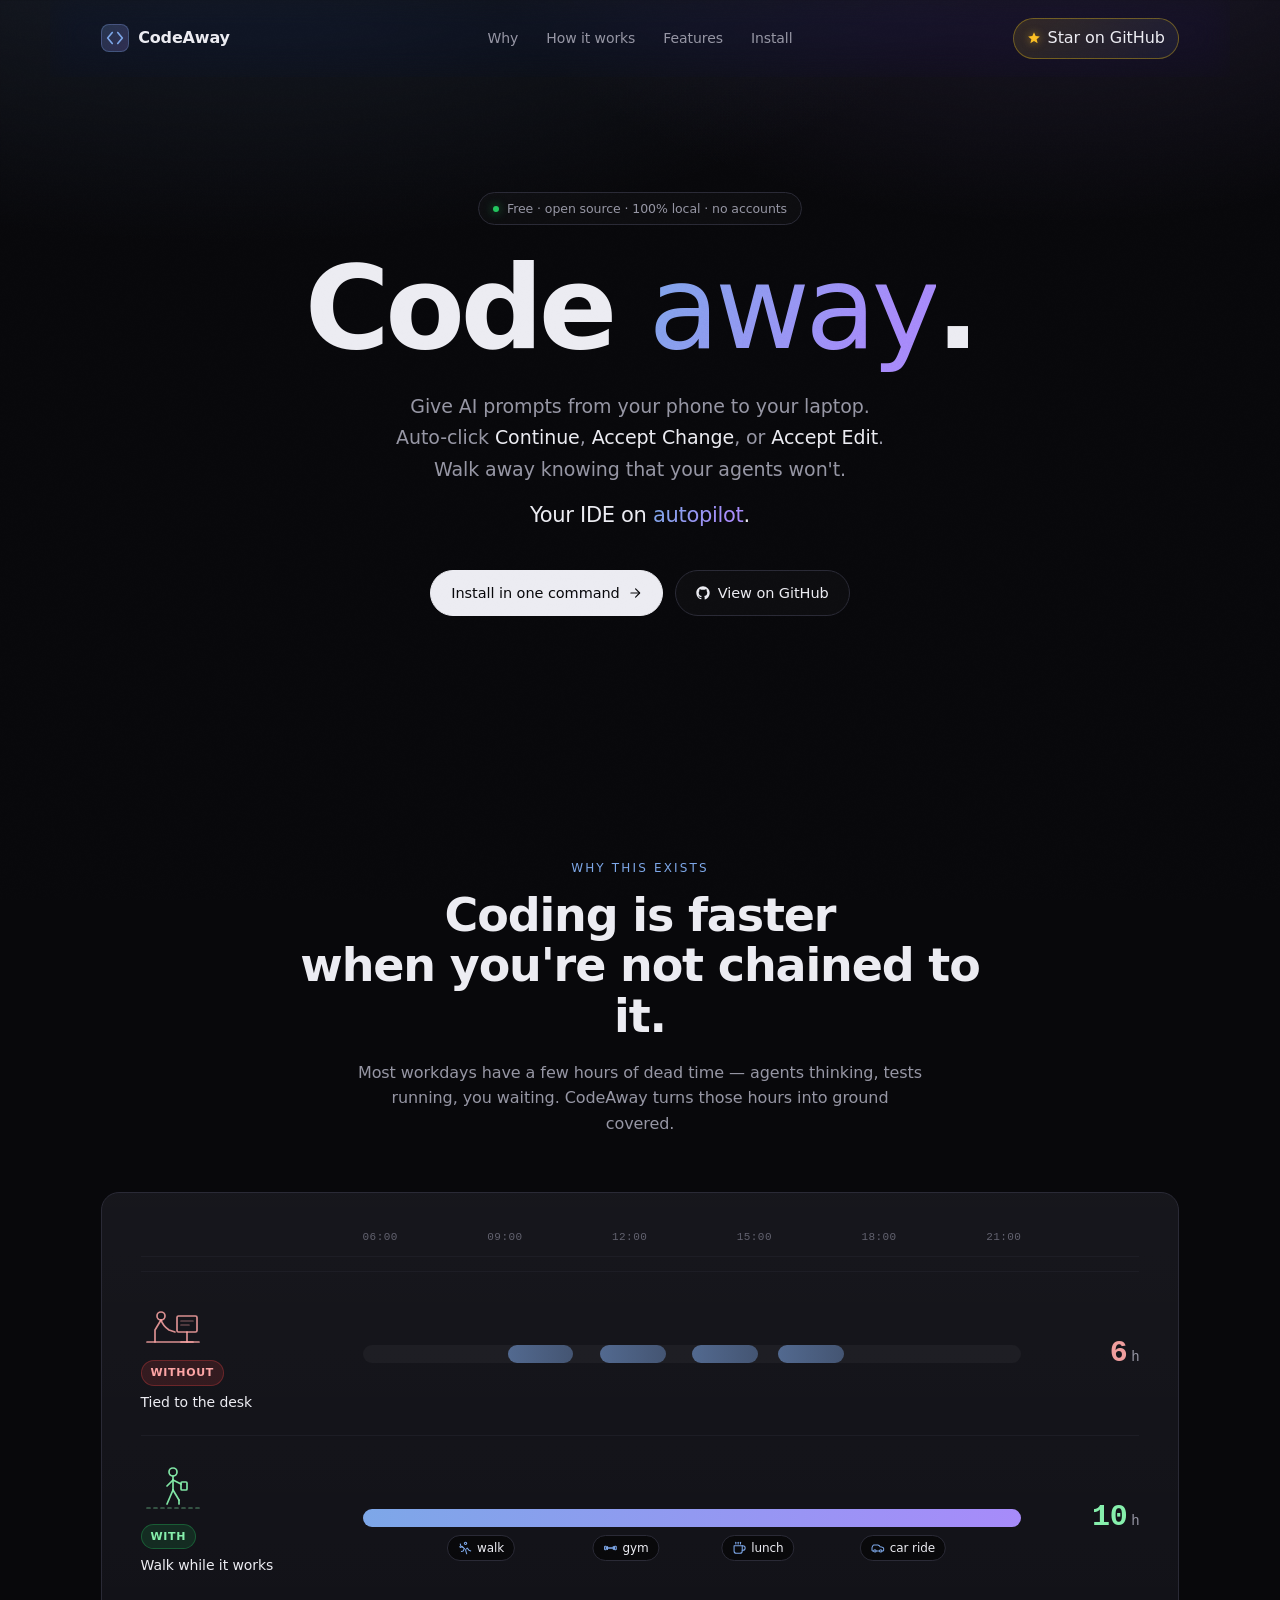
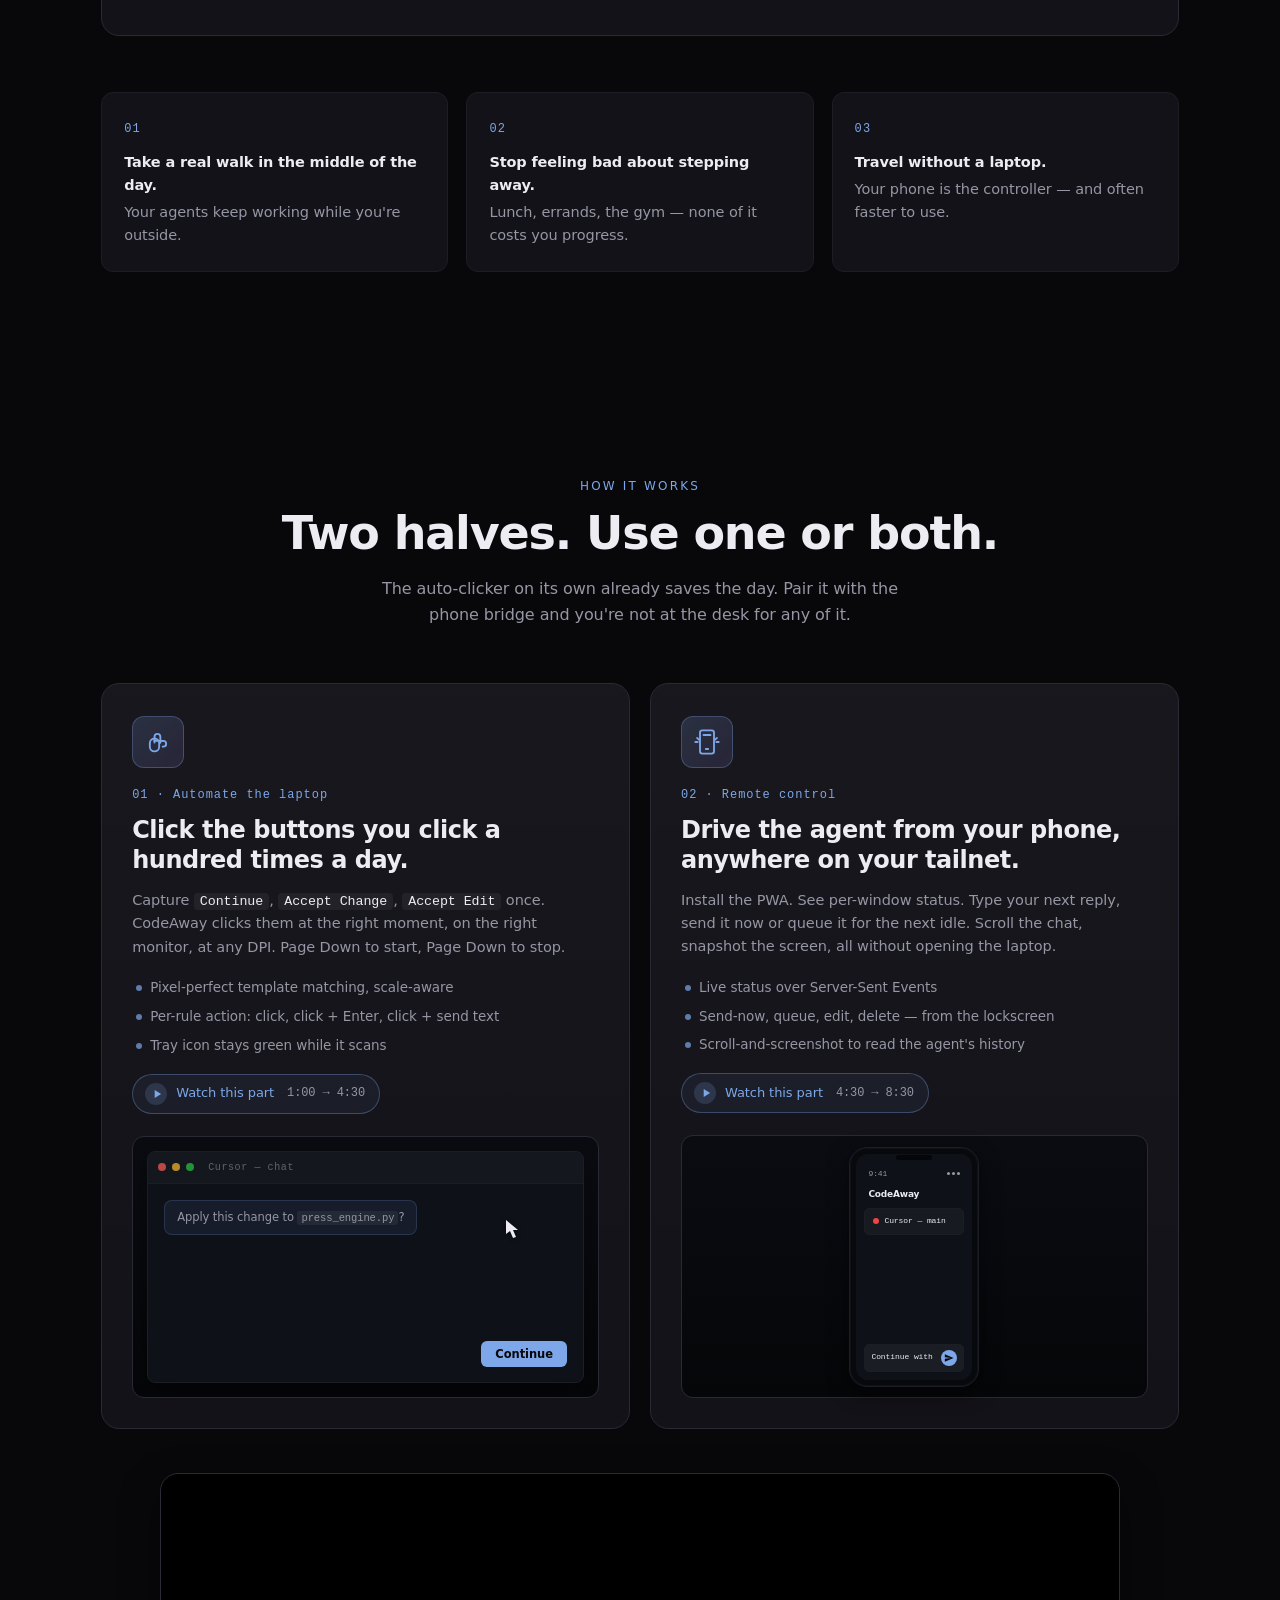
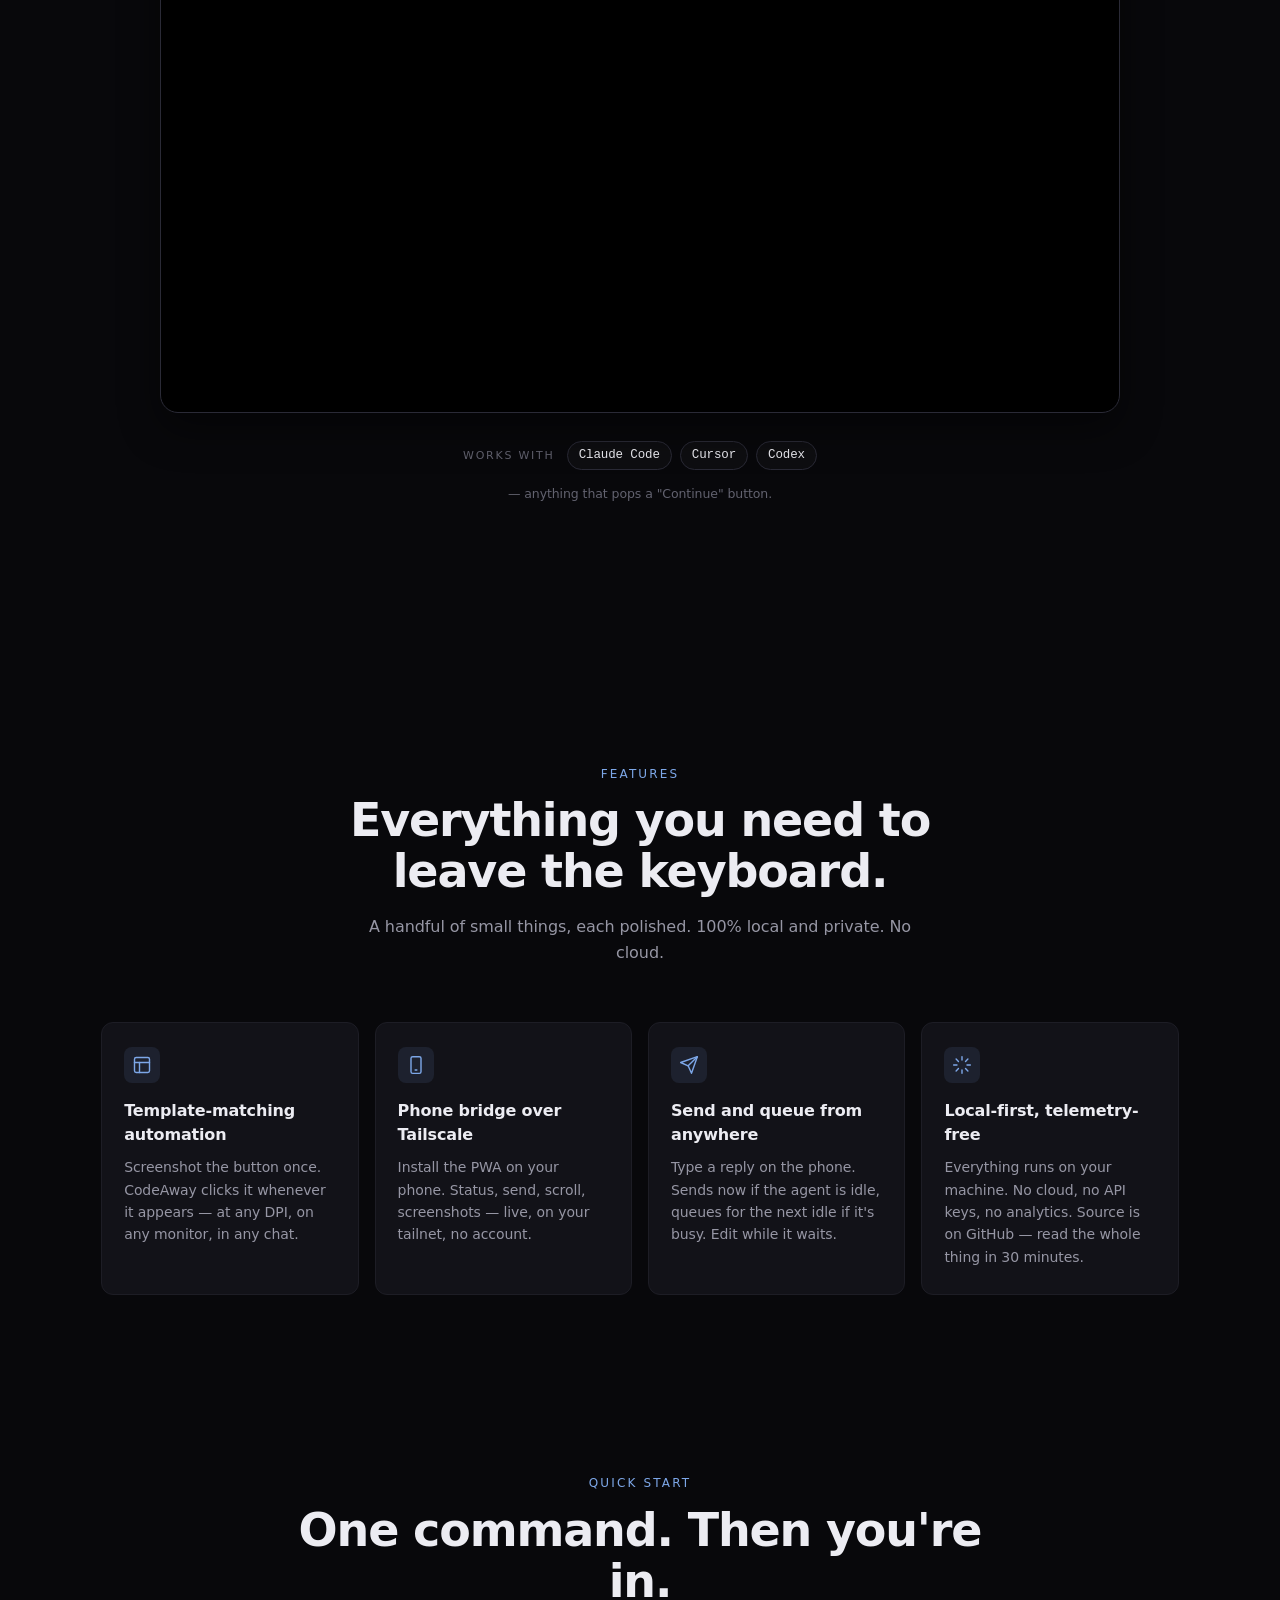
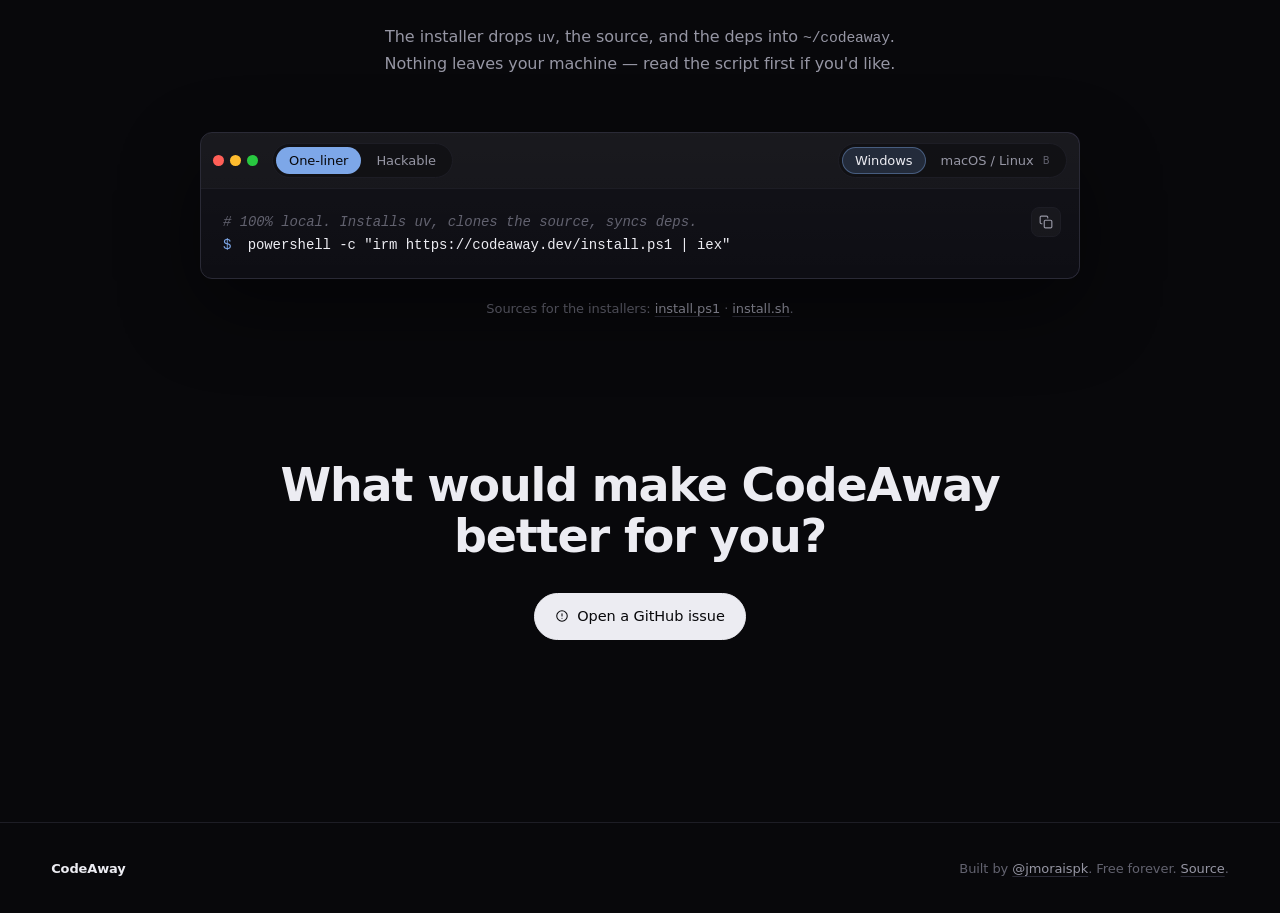
==== commit f36822ec: "site: deep-link each use-case card to the right segment of the demo Adds a 'Watch this part' pill at" ====
--- a/site/index.html
+++ b/site/index.html
@@ -317,6 +317,13 @@
            top-right, clicks the button (which flashes), and resets.
            One full cycle every 5s; aria-hidden because the surrounding
            bullets already explain what it does. -->
+      <a class="watch-link" href="#video" data-start="60" data-end="270" aria-label="Play the auto-click portion of the demo, 1:00 to 4:30">
+        <span class="watch-icon" aria-hidden="true">
+          <svg width="14" height="14" viewBox="0 0 24 24" fill="currentColor"><path d="M8 5v14l11-7z"/></svg>
+        </span>
+        <span class="watch-text">Watch this part</span>
+        <span class="watch-time">1:00 → 4:30</span>
+      </a>
       <div class="use-case-video demo-autoclick" data-video="automate" aria-hidden="true">
         <div class="demo-window">
           <div class="demo-header">
@@ -365,6 +372,13 @@
            send button flashing. 6 s loop, no JS or video file —
            swap the inner mockup for a <video> when a real recording
            lands and remove the .demo-bridge class. -->
+      <a class="watch-link" href="#video" data-start="270" data-end="510" aria-label="Play the remote-control portion of the demo, 4:30 to 8:30">
+        <span class="watch-icon" aria-hidden="true">
+          <svg width="14" height="14" viewBox="0 0 24 24" fill="currentColor"><path d="M8 5v14l11-7z"/></svg>
+        </span>
+        <span class="watch-text">Watch this part</span>
+        <span class="watch-time">4:30 → 8:30</span>
+      </a>
       <div class="use-case-video demo-bridge" data-video="remote" aria-hidden="true">
         <div class="demo-phone">
           <div class="demo-phone-notch"></div>
@@ -395,7 +409,7 @@
        hits play. lazy loading keeps the iframe off the critical
        path so the page paints quickly even if the video API is
        slow to respond. -->
-  <div class="video-embed">
+  <div id="video" class="video-embed">
     <iframe
       src="https://www.youtube-nocookie.com/embed/V4NTQVTd4Rs"
       title="CodeAway demo"
--- a/site/style.css
+++ b/site/style.css
@@ -1122,6 +1122,54 @@
   border-radius: 50%;
   background: var(--accent);
   opacity: 0.7;
+}
+
+/* ---- "Watch this part" deep-link inside each card ------------- */
+/* Pill-shaped link that sits between the bullets and the demo
+   placeholder. JS wires the click to swap the iframe's src to the
+   right ?start=&end= range and smooth-scroll to the video. As a
+   no-JS fallback the href="#video" still scrolls there. */
+.watch-link {
+  display: inline-flex;
+  align-items: center;
+  gap: 9px;
+  margin-top: 18px;
+  padding: 8px 14px 8px 12px;
+  border: 1px solid rgba(125, 167, 232, 0.32);
+  border-radius: var(--r-pill);
+  background: rgba(125, 167, 232, 0.07);
+  color: var(--accent);
+  font-size: 13px;
+  font-weight: 500;
+  text-decoration: none;
+  align-self: flex-start;
+  transition: border-color var(--t-fast), background var(--t-fast),
+              transform var(--t-fast);
+}
+.watch-link:hover {
+  border-color: rgba(125, 167, 232, 0.6);
+  background: rgba(125, 167, 232, 0.14);
+}
+.watch-link:active { transform: scale(0.985); }
+.watch-icon {
+  display: inline-flex;
+  align-items: center;
+  justify-content: center;
+  width: 22px;
+  height: 22px;
+  border-radius: 50%;
+  background: rgba(125, 167, 232, 0.18);
+  /* Optical centre — the play triangle is right-weighted, so a
+     2 px shove makes it feel anchored in the circle. */
+  padding-left: 2px;
+}
+.watch-time {
+  font-family: "JetBrains Mono", "SF Mono", "Menlo", monospace;
+  font-size: 12px;
+  letter-spacing: -0.01em;
+  color: var(--fg-mute);
+  margin-left: auto;
+  padding-left: 4px;
 }
 
 /* ---- Embedded demo video -------------------------------------- */
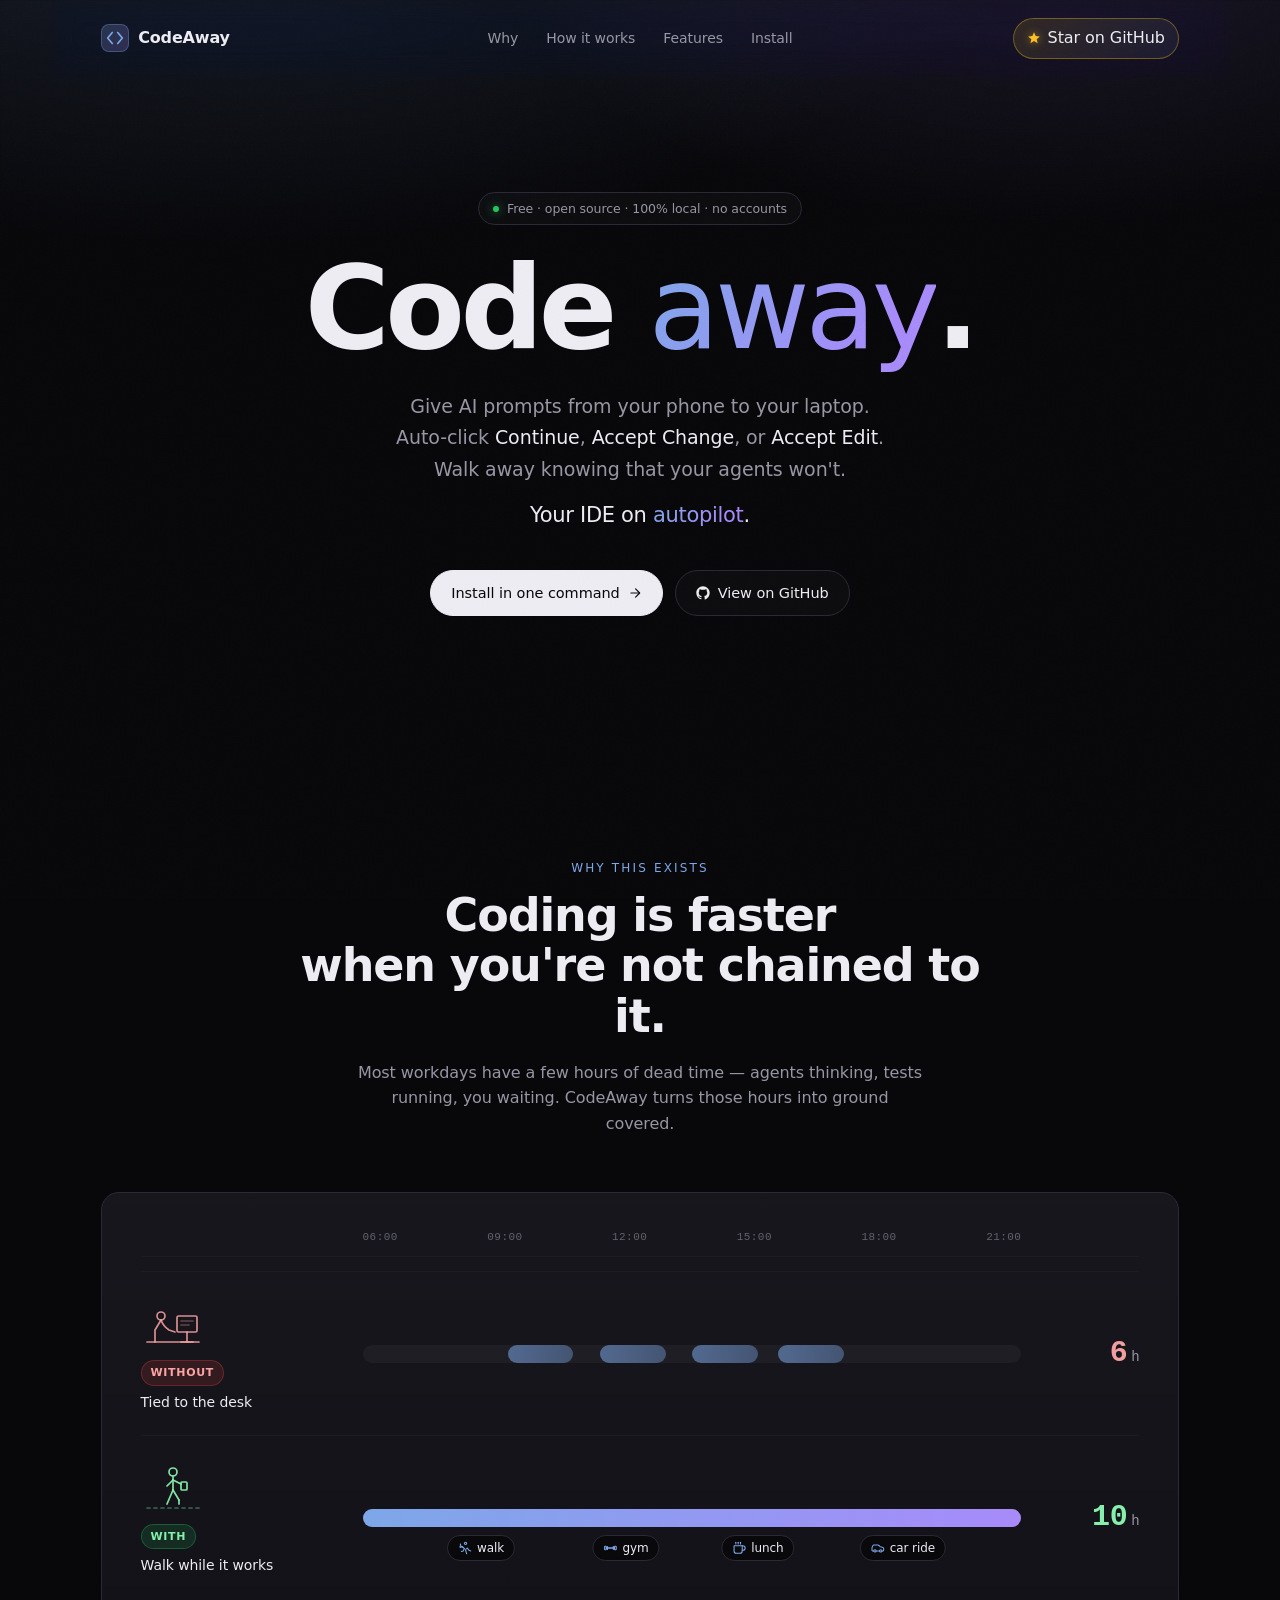
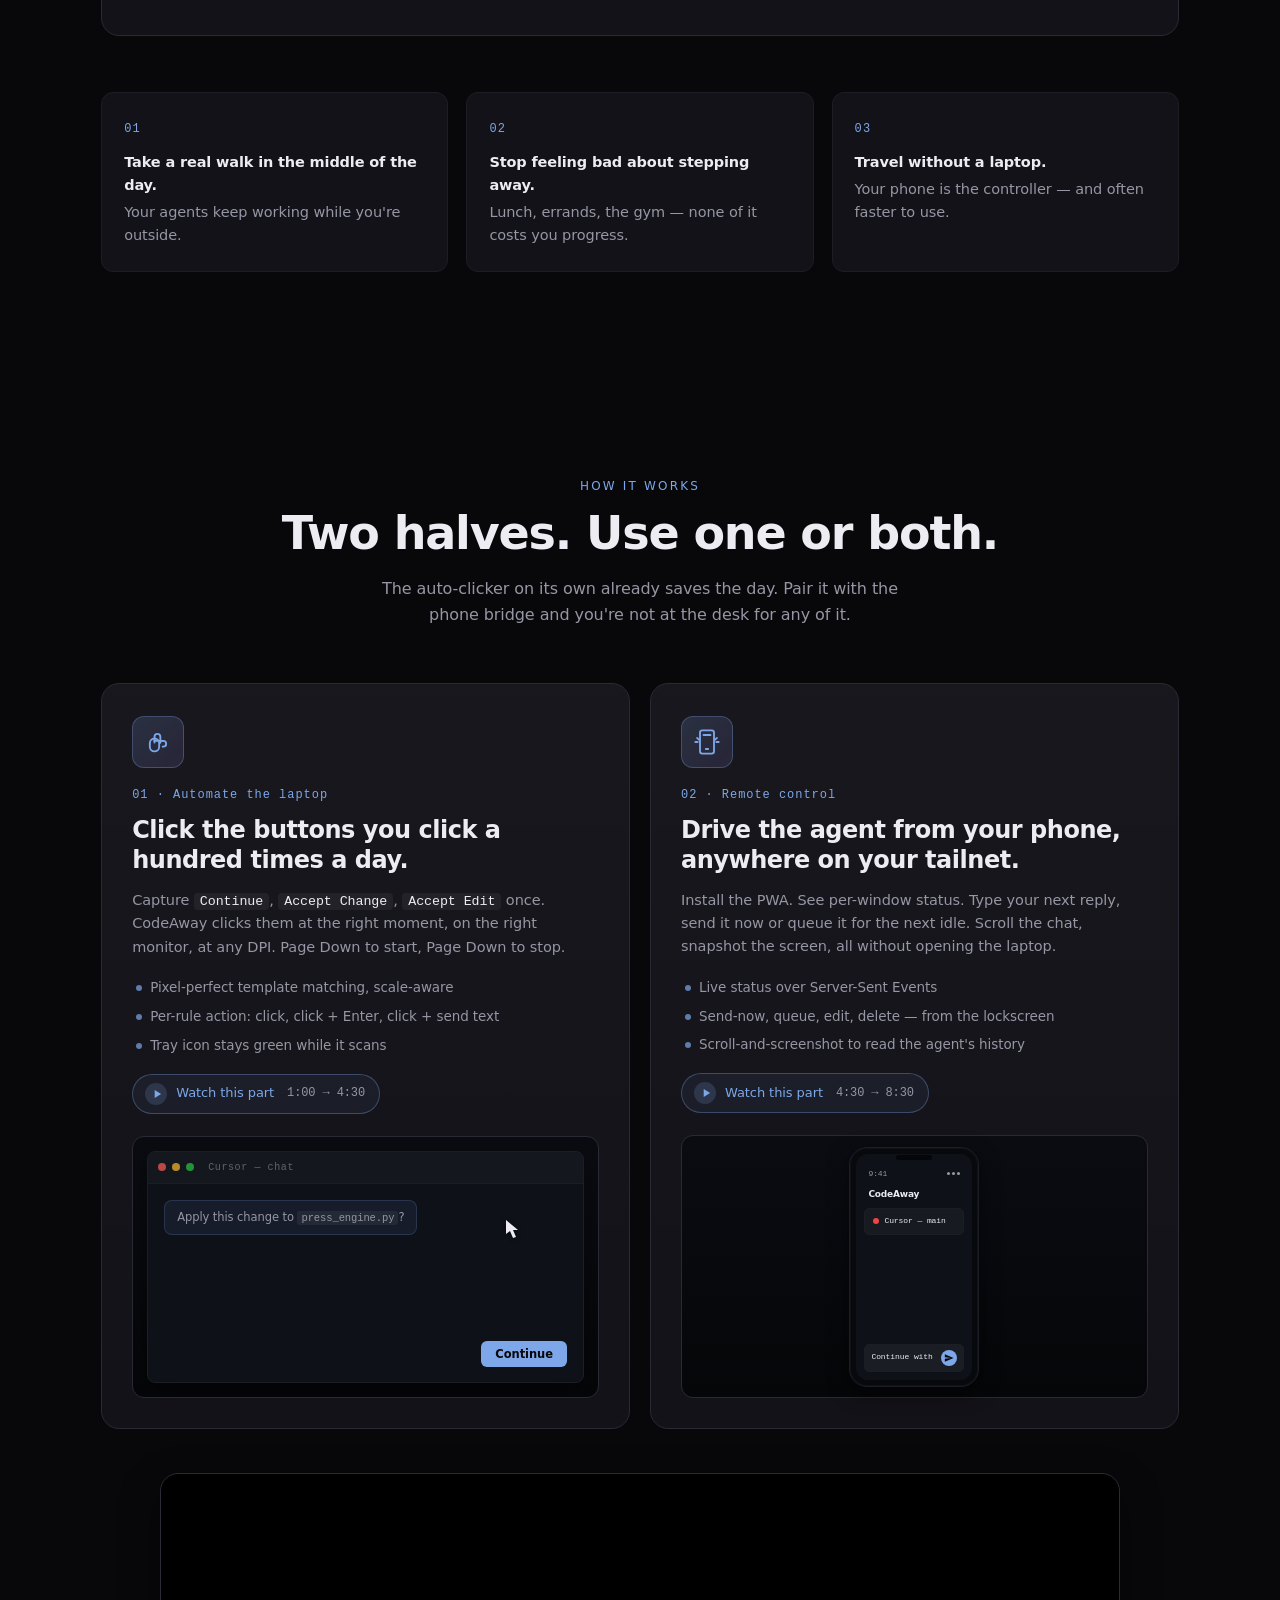
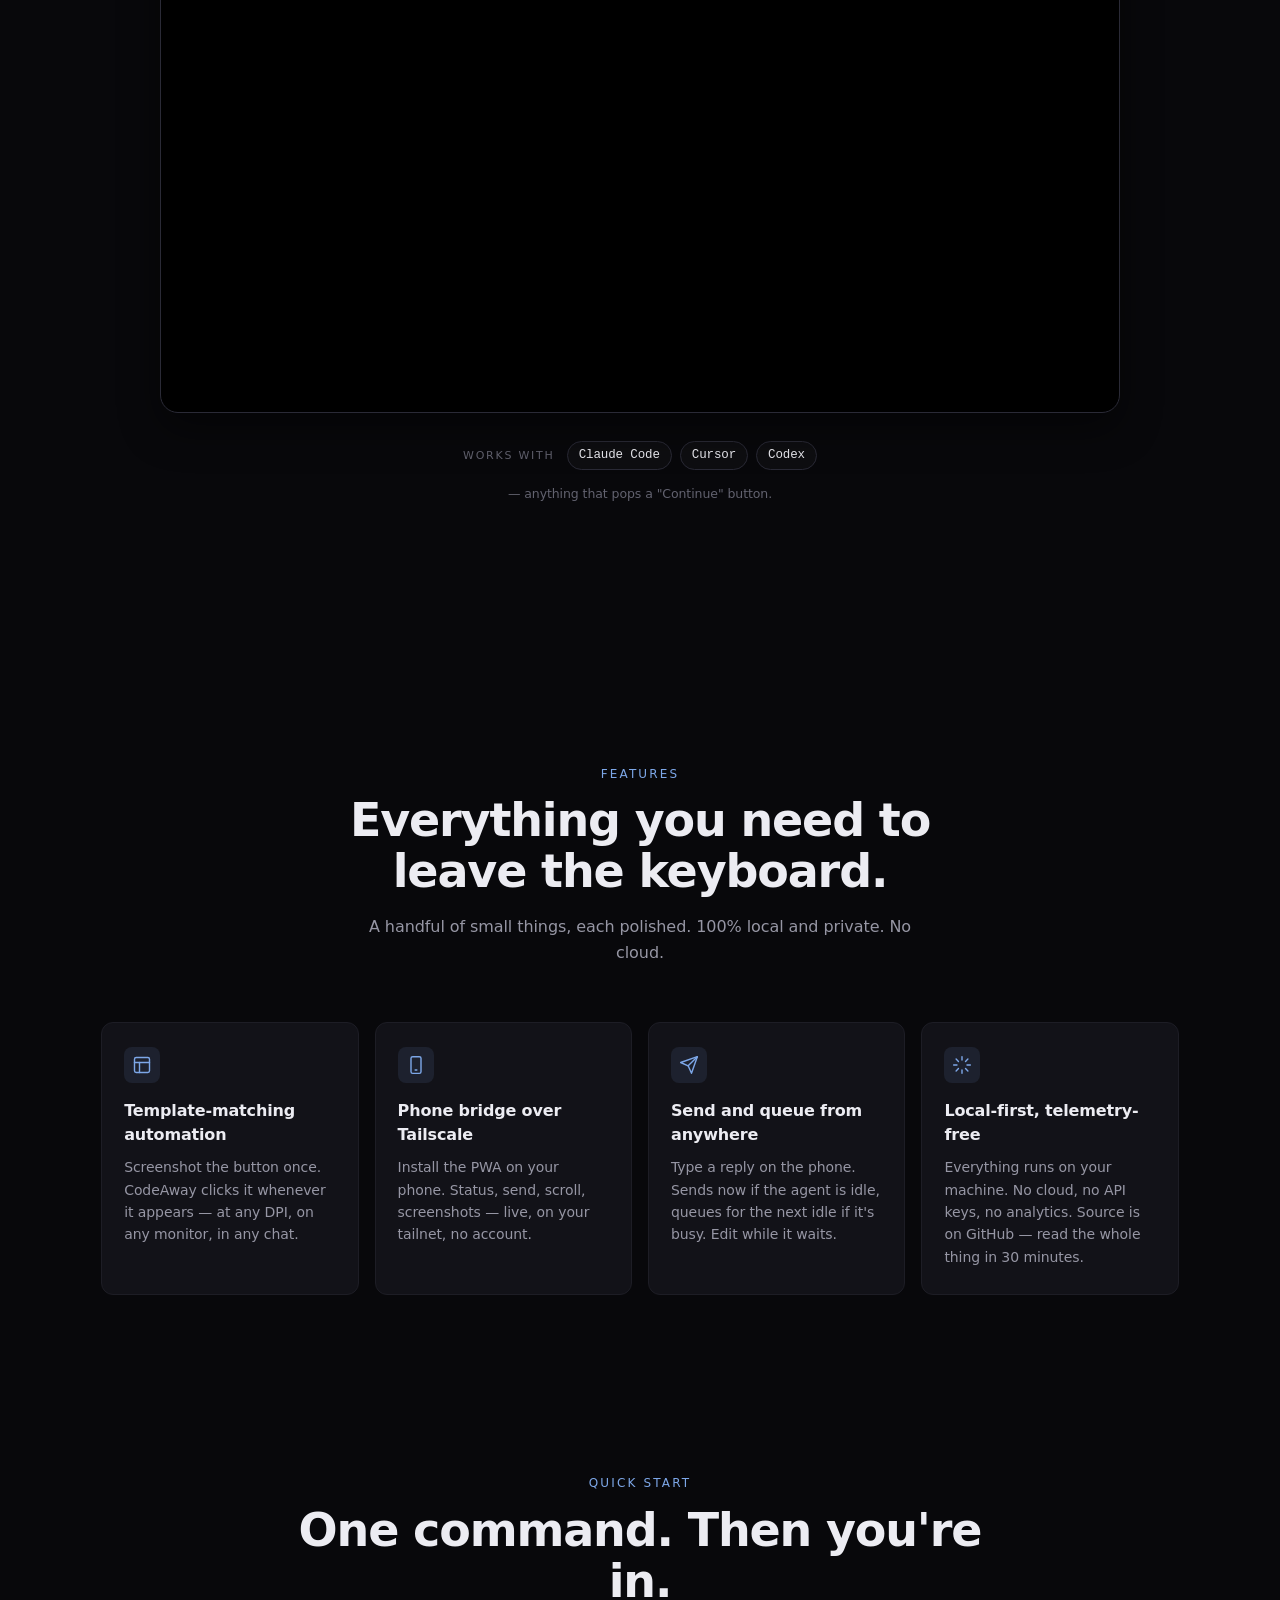
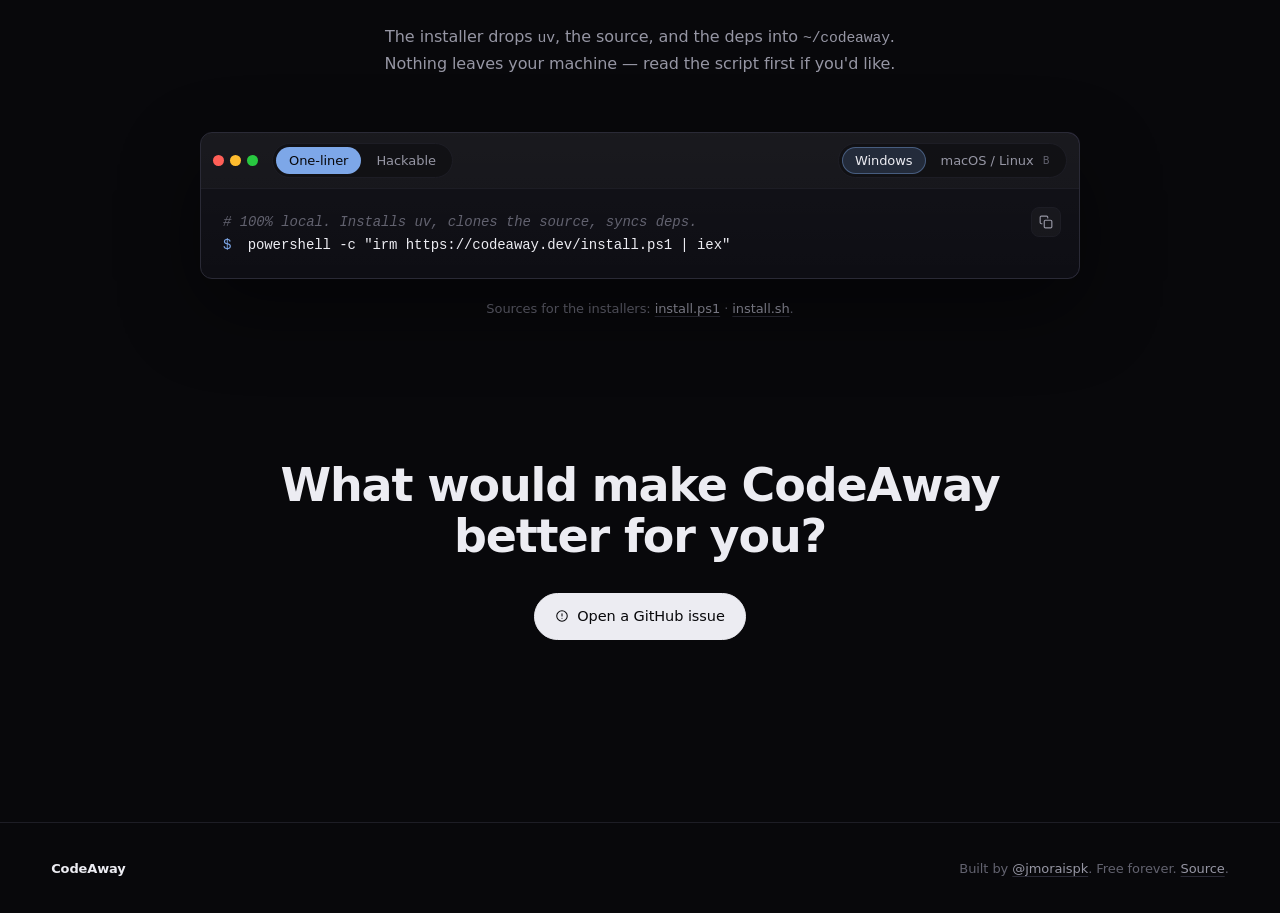
==== commit 8fc42cc7: "site: deep-link via YouTube IFrame API instead of src swap User report: clicking 'Watch this part' d" ====
--- a/site/index.html
+++ b/site/index.html
@@ -411,7 +411,8 @@
        slow to respond. -->
   <div id="video" class="video-embed">
     <iframe
-      src="https://www.youtube-nocookie.com/embed/V4NTQVTd4Rs"
+      id="codeaway-video"
+      src="https://www.youtube-nocookie.com/embed/V4NTQVTd4Rs?enablejsapi=1&rel=0"
       title="CodeAway demo"
       loading="lazy"
       allow="accelerometer; autoplay; clipboard-write; encrypted-media; gyroscope; picture-in-picture; web-share"
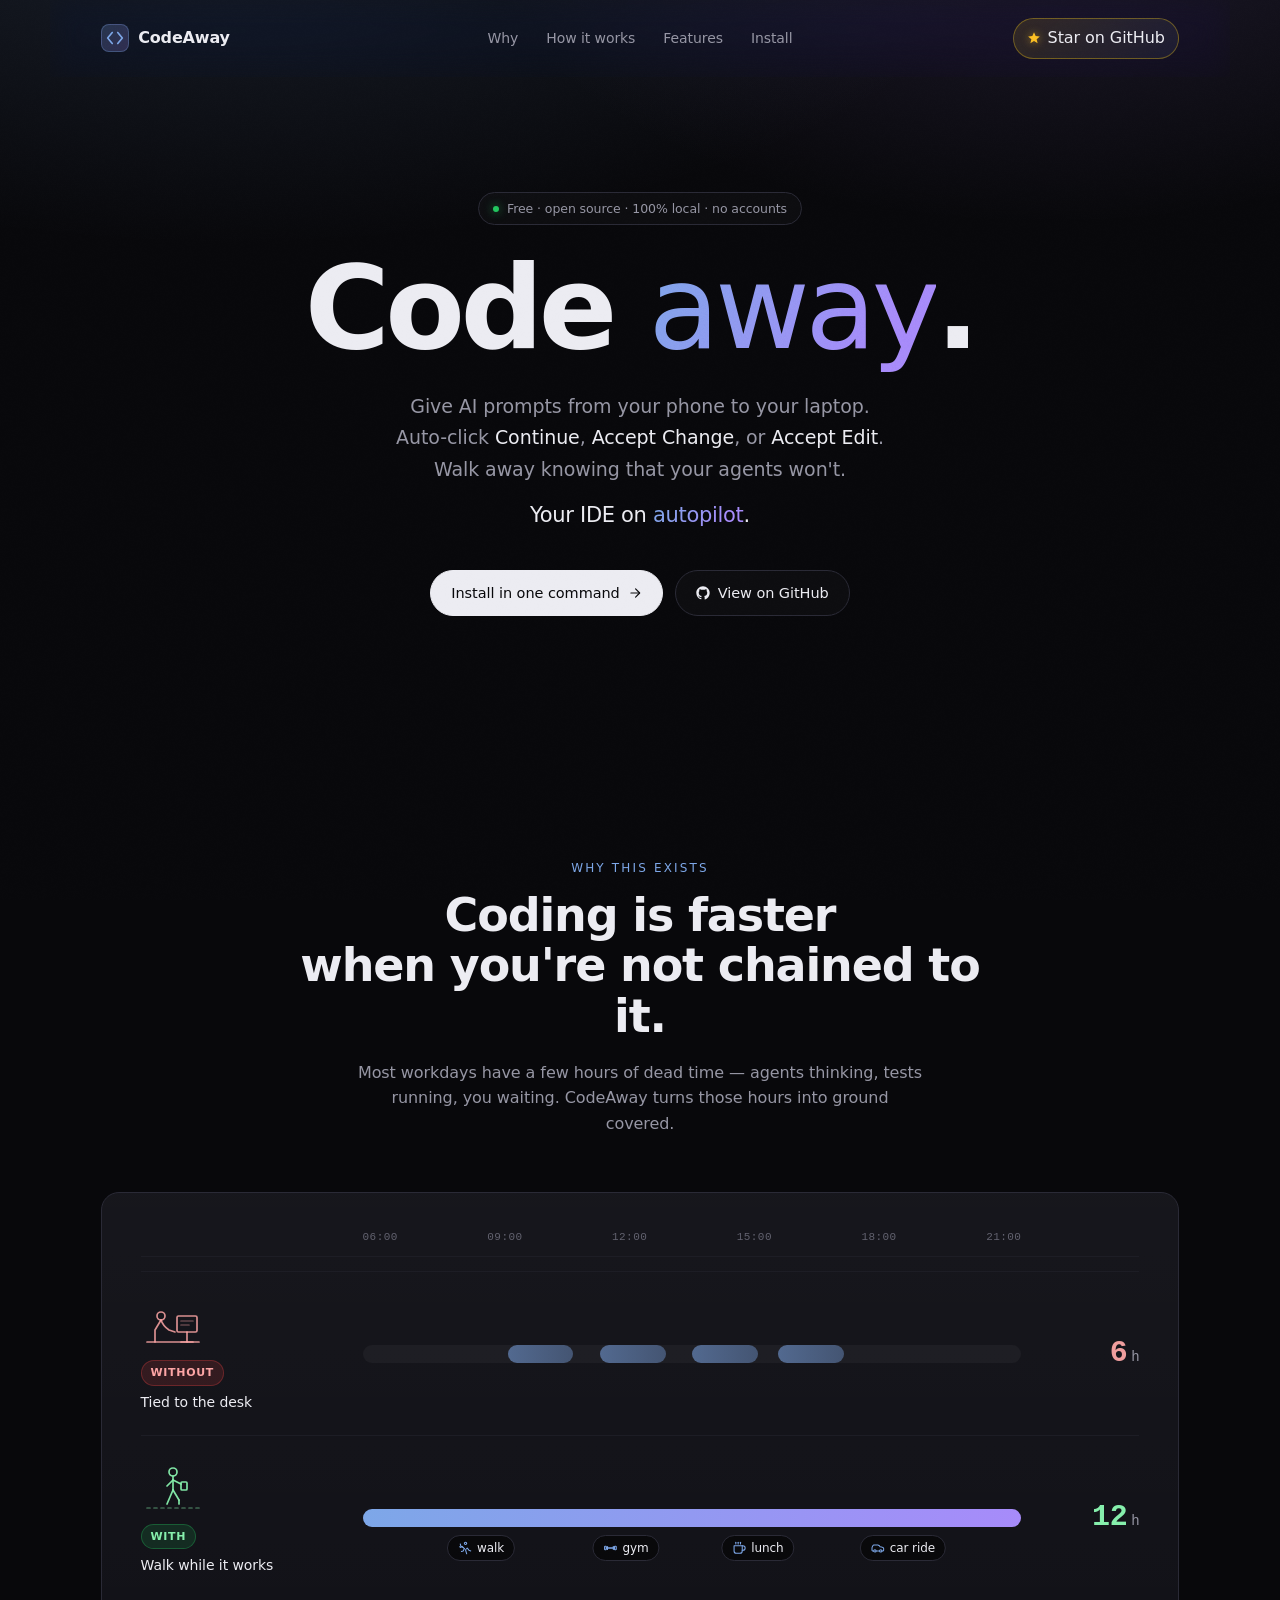
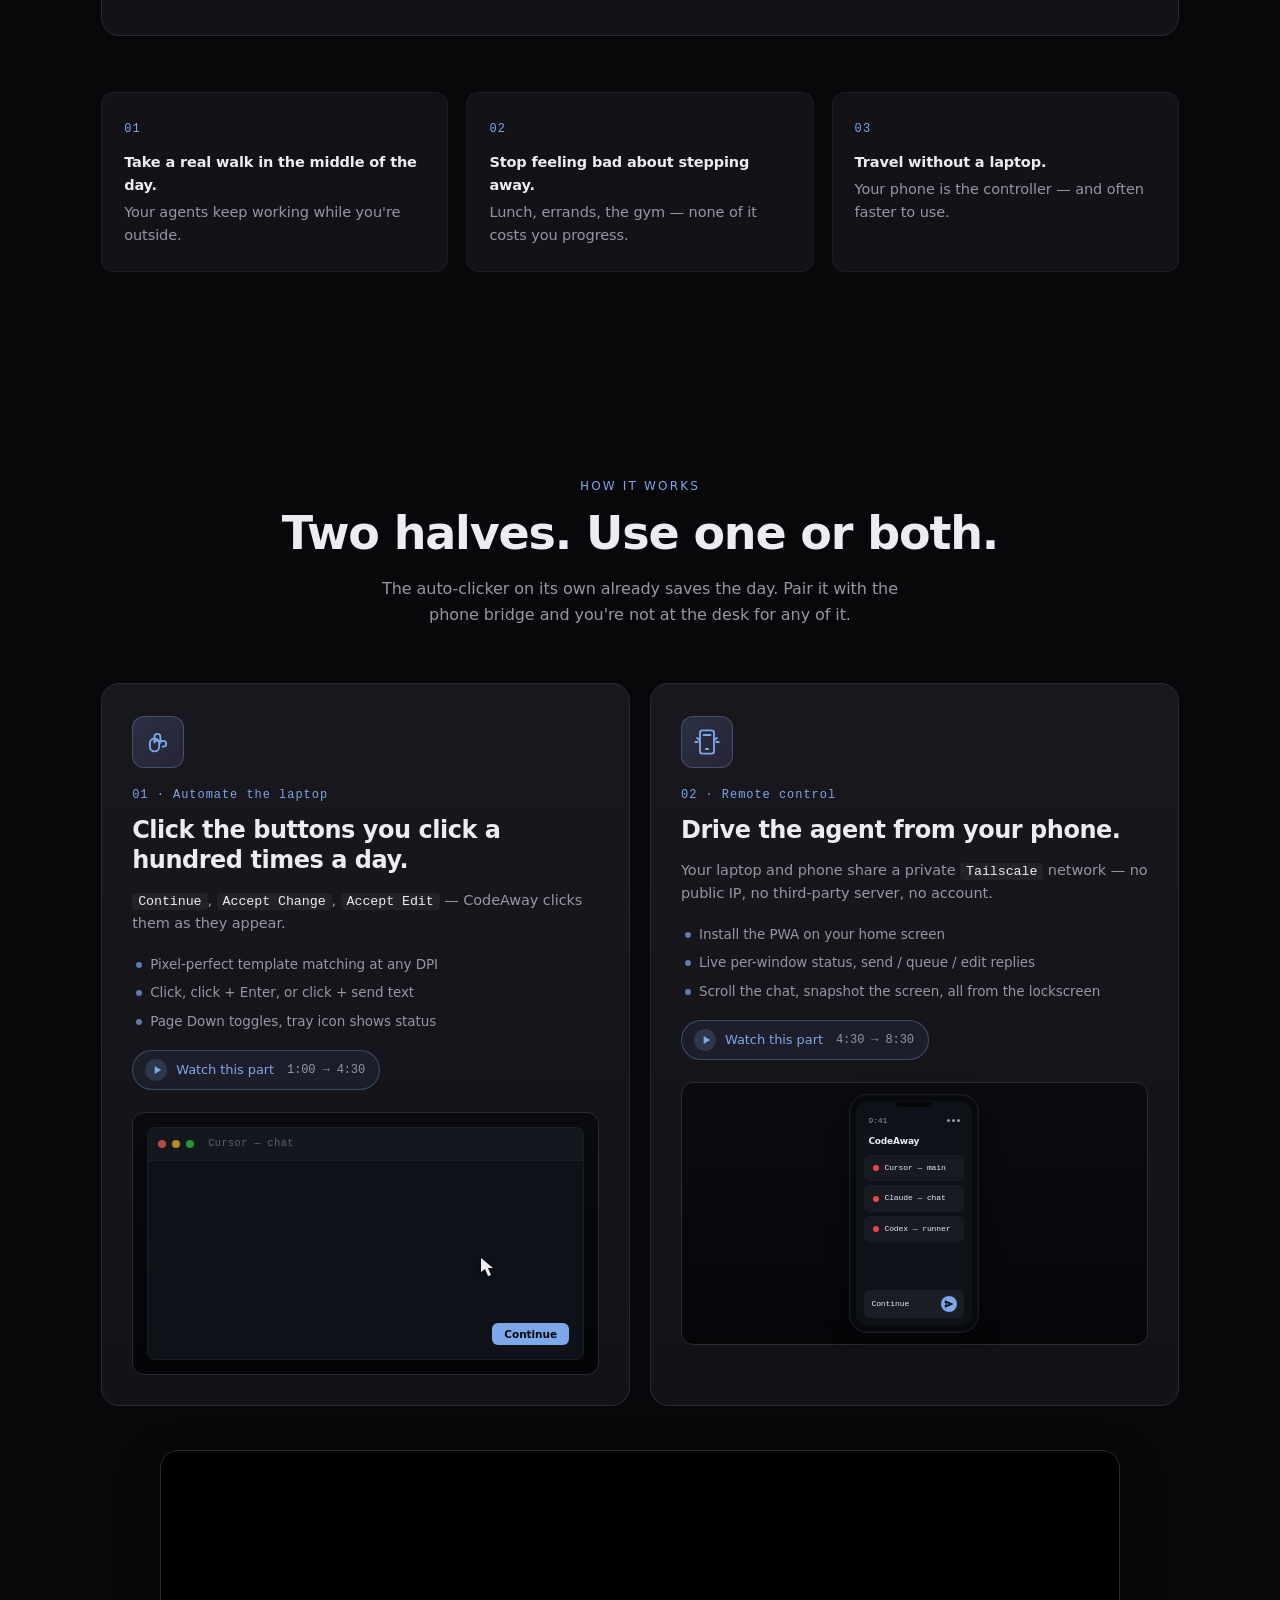
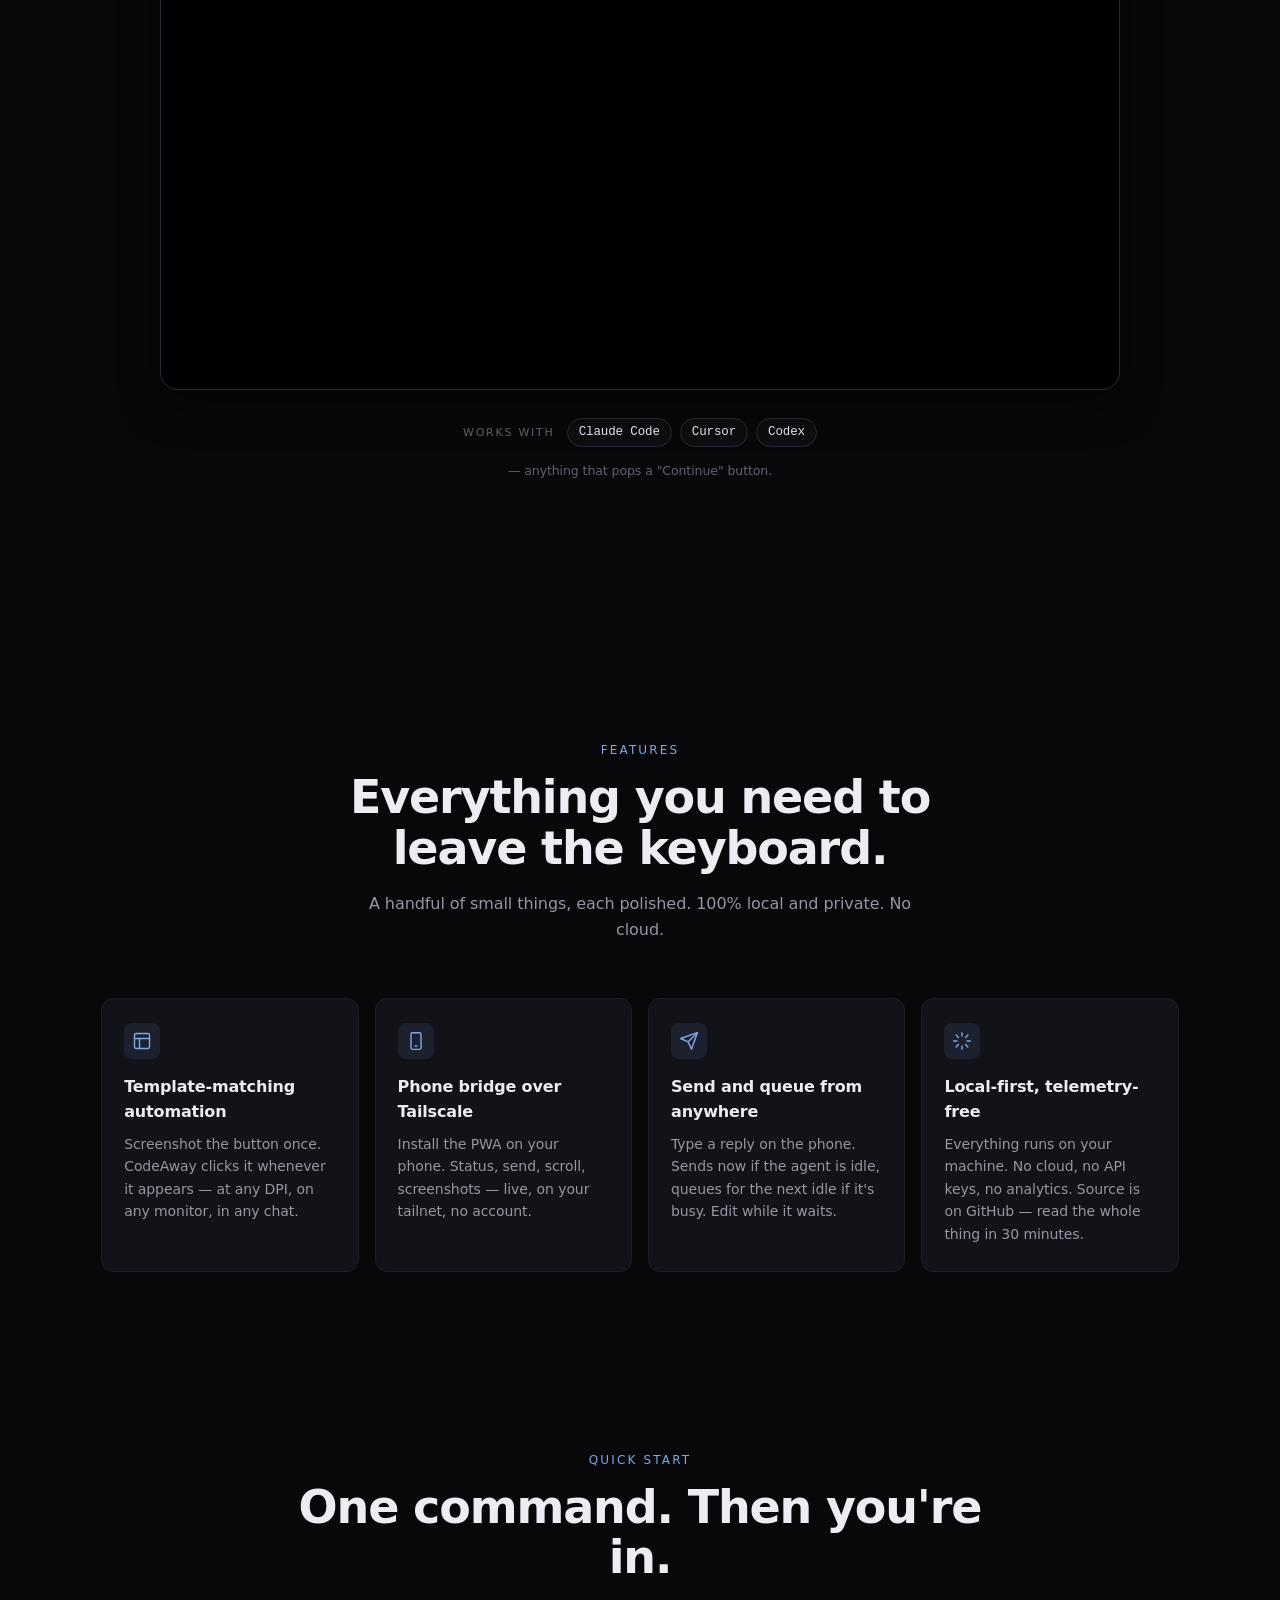
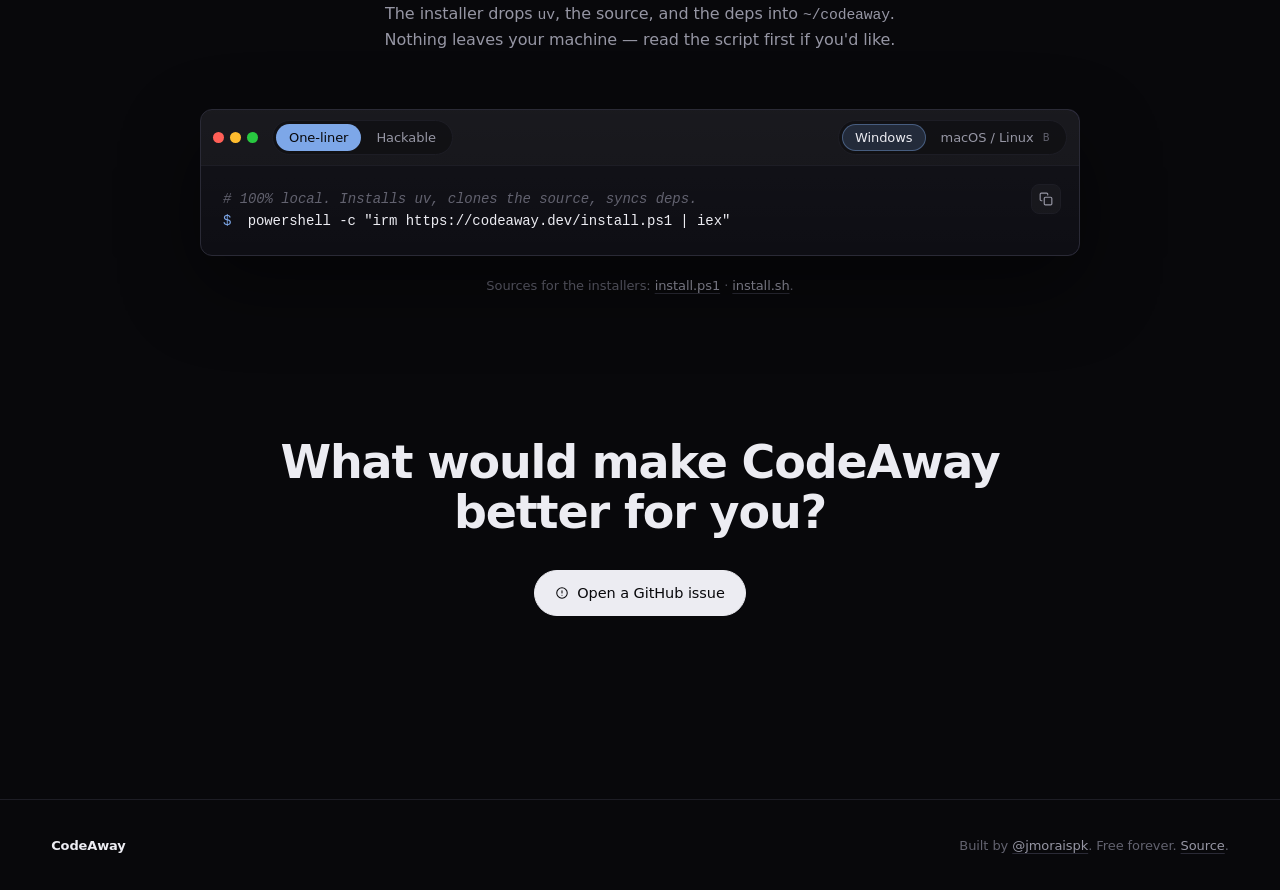
==== commit 6a421af0: "site: trim card copy, rewrite both demos to actually tell a story Text:   - Card 1 body shrunk: 'Cap" ====
--- a/site/index.html
+++ b/site/index.html
@@ -301,15 +301,13 @@
       <p class="use-case-tag">01 · Automate the laptop</p>
       <h3>Click the buttons you click a hundred times a day.</h3>
       <p class="use-case-body">
-        Capture <em>Continue</em>, <em>Accept Change</em>, <em>Accept
-        Edit</em> once. CodeAway clicks them at the right moment, on the
-        right monitor, at any DPI. Page Down to start, Page Down to
-        stop.
+        <em>Continue</em>, <em>Accept Change</em>, <em>Accept Edit</em> —
+        CodeAway clicks them as they appear.
       </p>
       <ul class="use-case-bullets">
-        <li>Pixel-perfect template matching, scale-aware</li>
-        <li>Per-rule action: click, click + Enter, click + send text</li>
-        <li>Tray icon stays green while it scans</li>
+        <li>Pixel-perfect template matching at any DPI</li>
+        <li>Click, click + Enter, or click + send text</li>
+        <li>Page Down toggles, tray icon shows status</li>
       </ul>
       <!-- Looping CSS demo until a real screencast lands. The mockup is
            a faux IDE chat panel: an "Apply this change?" message, a
@@ -331,7 +329,15 @@
             <span class="demo-titlebar">Cursor — chat</span>
           </div>
           <div class="demo-body">
-            <div class="demo-msg">Apply this change to <code>press_engine.py</code>?</div>
+            <!-- Four messages stacked. Each fades in at its own
+                 timestamp on the shared 10 s loop, the cursor flies
+                 to the Continue button between exchange #1 and #2 and
+                 again between #3 and #4, and the button flashes on
+                 each click. -->
+            <div class="demo-msg demo-msg-user demo-msg-1">Refactor <code>press_engine.py</code></div>
+            <div class="demo-msg demo-msg-agent demo-msg-2">Updated. Apply this change?</div>
+            <div class="demo-msg demo-msg-user demo-msg-3">Now run the tests</div>
+            <div class="demo-msg demo-msg-agent demo-msg-4">Tests pass. Apply edits?</div>
             <button class="demo-btn">Continue</button>
             <span class="demo-cursor">
               <svg width="16" height="20" viewBox="0 0 16 20" fill="currentColor">
@@ -356,16 +362,15 @@
         </svg>
       </span>
       <p class="use-case-tag">02 · Remote control</p>
-      <h3>Drive the agent from your phone, anywhere on your tailnet.</h3>
+      <h3>Drive the agent from your phone.</h3>
       <p class="use-case-body">
-        Install the PWA. See per-window status. Type your next reply,
-        send it now or queue it for the next idle. Scroll the chat,
-        snapshot the screen, all without opening the laptop.
+        Your laptop and phone share a private <em>Tailscale</em> network —
+        no public IP, no third-party server, no account.
       </p>
       <ul class="use-case-bullets">
-        <li>Live status over Server-Sent Events</li>
-        <li>Send-now, queue, edit, delete — from the lockscreen</li>
-        <li>Scroll-and-screenshot to read the agent's history</li>
+        <li>Install the PWA on your home screen</li>
+        <li>Live per-window status, send / queue / edit replies</li>
+        <li>Scroll the chat, snapshot the screen, all from the lockscreen</li>
       </ul>
       <!-- Looping CSS demo: a phone PWA showing a window flipping
            busy → idle, the user typing a reply (typewriter), and the
@@ -379,6 +384,12 @@
         <span class="watch-text">Watch this part</span>
         <span class="watch-time">4:30 → 8:30</span>
       </a>
+      <!-- Three-window phone PWA loop: the three rows start red
+           (busy). On a 9 s cycle each window takes a 3 s turn —
+           dot flips green, the row gets an accent halo (as if the
+           user just tapped it), the composer typewriter-types a
+           reply, the send button flashes, then the dot returns to
+           red and the next window's turn begins. -->
       <div class="use-case-video demo-bridge" data-video="remote" aria-hidden="true">
         <div class="demo-phone">
           <div class="demo-phone-notch"></div>
@@ -388,12 +399,22 @@
               <span class="demo-phone-dots"><i></i><i></i><i></i></span>
             </div>
             <div class="demo-phone-app">CodeAway</div>
-            <div class="demo-window-card">
-              <span class="demo-window-dot"></span>
-              <span class="demo-window-name">Cursor — main</span>
-            </div>
+            <ul class="demo-windows-list">
+              <li class="demo-w demo-w-1">
+                <span class="demo-w-dot"></span>
+                <span class="demo-w-name">Cursor — main</span>
+              </li>
+              <li class="demo-w demo-w-2">
+                <span class="demo-w-dot"></span>
+                <span class="demo-w-name">Claude — chat</span>
+              </li>
+              <li class="demo-w demo-w-3">
+                <span class="demo-w-dot"></span>
+                <span class="demo-w-name">Codex — runner</span>
+              </li>
+            </ul>
             <div class="demo-phone-composer">
-              <span class="demo-phone-typed">Continue with the refactor</span>
+              <span class="demo-phone-typed">Continue</span>
               <span class="demo-phone-send" aria-hidden="true">
                 <svg width="10" height="10" viewBox="0 0 24 24" fill="currentColor"><path d="M2 21l21-9L2 3v7l15 2-15 2z"/></svg>
               </span>
--- a/site/style.css
+++ b/site/style.css
@@ -1298,83 +1298,124 @@
   display: flex;
   flex-direction: column;
   align-items: flex-start;
-  gap: 10px;
-  padding: 16px;
+  gap: 6px;
+  padding: 12px 14px;
   /* Take up all remaining space so the cursor's translate values
      can be in fixed-ish pixels and still hit the button. */
   height: calc(100% - 32px);
 }
+/* Common message styling. User messages right-align with a neutral
+   background; agent messages left-align with the accent tint. Each
+   message starts hidden (opacity 0) and gets revealed on the shared
+   10 s loop by its individual keyframe schedule. */
 .demo-msg {
+  padding: 6px 10px;
+  border-radius: 8px;
+  font-size: 10.5px;
+  line-height: 1.4;
+  max-width: 78%;
+  opacity: 0;
+}
+.demo-msg-user {
+  align-self: flex-end;
+  background: rgba(255, 255, 255, 0.05);
+  color: var(--fg-mute);
+}
+.demo-msg-agent {
+  align-self: flex-start;
   background: rgba(125, 167, 232, 0.08);
   border: 1px solid rgba(125, 167, 232, 0.18);
-  color: var(--fg-mute);
-  padding: 8px 12px;
-  border-radius: 8px;
-  font-size: 11.5px;
-  line-height: 1.4;
-  max-width: 80%;
-  /* Each loop a new message lands; cycle in two lines via a
-     content-swap keyframe driven by the same 5s loop. */
-  animation: demoMsgSwap 5s steps(1, end) infinite;
+  color: var(--fg);
 }
 .demo-msg code {
-  background: rgba(255, 255, 255, 0.06);
+  background: rgba(255, 255, 255, 0.07);
   padding: 1px 4px;
   border-radius: 3px;
-  font-size: 10.5px;
-}
+  font-size: 9.5px;
+}
+
+/* Each message's fade-in is offset along the shared 10 s loop. The
+   pattern: msg appears, stays for the rest of the cycle, fades out
+   just before the loop reset so the panel goes blank for a beat
+   before everything starts again. */
+.demo-msg-1 { animation: demoMsg1 10s linear infinite; }
+.demo-msg-2 { animation: demoMsg2 10s linear infinite; }
+.demo-msg-3 { animation: demoMsg3 10s linear infinite; }
+.demo-msg-4 { animation: demoMsg4 10s linear infinite; }
+
+@keyframes demoMsg1 {
+  0%, 4% { opacity: 0; transform: translateY(6px); }
+  6%, 84% { opacity: 1; transform: translateY(0); }
+  90%, 100% { opacity: 0; }
+}
+@keyframes demoMsg2 {
+  0%, 19% { opacity: 0; transform: translateY(6px); }
+  21%, 84% { opacity: 1; transform: translateY(0); }
+  90%, 100% { opacity: 0; }
+}
+@keyframes demoMsg3 {
+  0%, 39% { opacity: 0; transform: translateY(6px); }
+  41%, 84% { opacity: 1; transform: translateY(0); }
+  90%, 100% { opacity: 0; }
+}
+@keyframes demoMsg4 {
+  0%, 54% { opacity: 0; transform: translateY(6px); }
+  56%, 84% { opacity: 1; transform: translateY(0); }
+  90%, 100% { opacity: 0; }
+}
+
 .demo-btn {
-  align-self: flex-end;
-  margin-top: auto;
+  position: absolute;
+  bottom: 14px;
+  right: 14px;
   background: var(--accent);
   color: #08080b;
   border: none;
-  padding: 6px 14px;
+  padding: 5px 12px;
   border-radius: 6px;
-  font-size: 11.5px;
+  font-size: 10.5px;
   font-weight: 600;
   font-family: inherit;
   letter-spacing: -0.005em;
   cursor: default;
-  animation: demoBtnFlash 5s linear infinite;
+  animation: demoBtnFlash 10s linear infinite;
 }
 .demo-cursor {
+  /* Anchor at the Continue button (bottom-right corner, same coords
+     as the button). Default transform offsets it up-and-left so the
+     "rest" position floats above the chat. The animation translates
+     back to (0,0) — straight onto the button — for the click, then
+     returns. Anchoring here makes the click visually accurate
+     regardless of the card's exact width. */
   position: absolute;
-  top: 18%;
-  right: 14%;
+  bottom: 18px;
+  right: 16px;
   color: var(--fg);
   filter: drop-shadow(0 1px 2px rgba(0, 0, 0, 0.6));
-  /* The cursor walks from its rest spot (top-right of the chat area)
-     down to the Continue button, clicks, then drifts back up. The
-     transform values are tuned for the 16:9 placeholder at typical
-     card widths (~340px) — they look right at smaller widths too
-     because the cursor still ends up over the button area. */
-  animation: demoCursorFly 5s cubic-bezier(0.4, 0, 0.2, 1) infinite;
-}
-@keyframes demoCursorFly {
-  0%   { transform: translate(0, 0) scale(1); }
-  35%  { transform: translate(-22px, 60px) scale(1); }      /* over button */
-  43%  { transform: translate(-22px, 60px) scale(0.78); }   /* click */
-  50%  { transform: translate(-22px, 60px) scale(1); }
-  90%  { transform: translate(0, 0) scale(1); }             /* drift back */
-  100% { transform: translate(0, 0) scale(1); }
+  transform: translate(-70px, -56px);
+  animation: demoCursor 10s cubic-bezier(0.4, 0, 0.2, 1) infinite;
+}
+@keyframes demoCursor {
+  0%, 24%  { transform: translate(-70px, -56px) scale(1); }   /* rest */
+  28%      { transform: translate(0, 0) scale(1); }           /* over button */
+  30%      { transform: translate(0, 0) scale(0.82); }        /* click */
+  33%      { transform: translate(0, 0) scale(1); }
+  38%      { transform: translate(-70px, -56px) scale(1); }   /* return */
+  60%      { transform: translate(-70px, -56px) scale(1); }
+  64%      { transform: translate(0, 0) scale(1); }           /* second click */
+  66%      { transform: translate(0, 0) scale(0.82); }
+  69%      { transform: translate(0, 0) scale(1); }
+  74%      { transform: translate(-70px, -56px) scale(1); }
+  100%     { transform: translate(-70px, -56px) scale(1); }
 }
 @keyframes demoBtnFlash {
-  0%, 38%, 50%, 100% { box-shadow: 0 0 0 0 rgba(125, 167, 232, 0); }
-  43% {
-    box-shadow: 0 0 0 6px rgba(125, 167, 232, 0.4);
-    transform: scale(0.97);
+  0%, 28%, 35%, 64%, 71%, 100% { box-shadow: 0 0 0 0 rgba(125, 167, 232, 0); }
+  30%, 66% {
+    box-shadow:
+      0 0 0 6px rgba(125, 167, 232, 0.4),
+      0 0 14px 1px rgba(125, 167, 232, 0.55);
   }
 }
-@keyframes demoMsgSwap {
-  0%, 100% { content: "Apply this change to press_engine.py?"; }
-}
-/* The content-swap trick above only works on ::before/::after; switch
-   to a real CSS technique: two stacked messages, each fading at
-   different points of the cycle. Done with a slight workaround using
-   two demo-msg variants in the markup would be cleaner, but for now
-   the same single message reads fine since the click is the visual
-   anchor of the loop. */
 
 /* ---- Phone bridge loop demo (use case 02) --------------------- */
 /* A small phone with a single window card that flips busy → idle, a
@@ -1452,7 +1493,19 @@
   margin-top: 2px;
   padding: 0 4px;
 }
-.demo-window-card {
+/* Three-window list. All rows start in the red/busy state. Each
+   row's animation lights it up (dot flips green + accent border)
+   for ~33% of a 9 s cycle, in sequence, simulating "this window
+   just went idle, you tapped it, you sent a reply". */
+.demo-windows-list {
+  list-style: none;
+  margin: 0;
+  padding: 0;
+  display: flex;
+  flex-direction: column;
+  gap: 4px;
+}
+.demo-w {
   display: flex;
   align-items: center;
   gap: 5px;
@@ -1462,23 +1515,31 @@
   border-radius: 5px;
   font-size: 8.5px;
   color: var(--fg);
-}
-.demo-window-dot {
+  /* Each window subscribes to its own keyframe; all share the 9 s
+     loop so the typewriter / send button below stay in sync. */
+  animation-duration: 9s;
+  animation-iteration-count: infinite;
+  animation-timing-function: linear;
+}
+.demo-w-1 { animation-name: demoW1Active; }
+.demo-w-2 { animation-name: demoW2Active; }
+.demo-w-3 { animation-name: demoW3Active; }
+
+.demo-w-dot {
   width: 6px;
   height: 6px;
   border-radius: 50%;
   background: #ef4444;
-  /* Cycles red (busy) → green (idle) on the same 6 s timeline as the
-     typing animation; aligns with the moment the user can actually
-     send. */
-  animation: demoDotFlip 6s steps(1, end) infinite;
-}
-@keyframes demoDotFlip {
-  0%, 18%   { background: #ef4444; box-shadow: 0 0 0 0 rgba(239, 68, 68, 0); }
-  20%       { background: #22c55e; box-shadow: 0 0 0 3px rgba(34, 197, 94, 0.3); }
-  100%      { background: #22c55e; box-shadow: 0 0 0 0 rgba(34, 197, 94, 0); }
-}
-.demo-window-name {
+  flex-shrink: 0;
+  animation-duration: 9s;
+  animation-iteration-count: infinite;
+  animation-timing-function: steps(1, end);
+}
+.demo-w-1 .demo-w-dot { animation-name: demoW1Dot; }
+.demo-w-2 .demo-w-dot { animation-name: demoW2Dot; }
+.demo-w-3 .demo-w-dot { animation-name: demoW3Dot; }
+
+.demo-w-name {
   flex: 1;
   font-family: "JetBrains Mono", "SF Mono", monospace;
   font-size: 8px;
@@ -1487,6 +1548,38 @@
   text-overflow: ellipsis;
 }
 
+/* Window 1's turn: 0–33% of the cycle. */
+@keyframes demoW1Active {
+  0%, 32%   { background: rgba(125, 167, 232, 0.10); border-color: rgba(125, 167, 232, 0.45); }
+  33%, 100% { background: rgba(255, 255, 255, 0.04); border-color: var(--line); }
+}
+@keyframes demoW1Dot {
+  0%, 32%   { background: #22c55e; box-shadow: 0 0 0 2px rgba(34, 197, 94, 0.28); }
+  33%, 100% { background: #ef4444; box-shadow: none; }
+}
+/* Window 2's turn: 33–66%. */
+@keyframes demoW2Active {
+  0%, 32%   { background: rgba(255, 255, 255, 0.04); border-color: var(--line); }
+  33%, 65%  { background: rgba(125, 167, 232, 0.10); border-color: rgba(125, 167, 232, 0.45); }
+  66%, 100% { background: rgba(255, 255, 255, 0.04); border-color: var(--line); }
+}
+@keyframes demoW2Dot {
+  0%, 32%   { background: #ef4444; box-shadow: none; }
+  33%, 65%  { background: #22c55e; box-shadow: 0 0 0 2px rgba(34, 197, 94, 0.28); }
+  66%, 100% { background: #ef4444; box-shadow: none; }
+}
+/* Window 3's turn: 66–99%. */
+@keyframes demoW3Active {
+  0%, 65%   { background: rgba(255, 255, 255, 0.04); border-color: var(--line); }
+  66%, 98%  { background: rgba(125, 167, 232, 0.10); border-color: rgba(125, 167, 232, 0.45); }
+  99%, 100% { background: rgba(255, 255, 255, 0.04); border-color: var(--line); }
+}
+@keyframes demoW3Dot {
+  0%, 65%   { background: #ef4444; box-shadow: none; }
+  66%, 98%  { background: #22c55e; box-shadow: 0 0 0 2px rgba(34, 197, 94, 0.28); }
+  99%, 100% { background: #ef4444; box-shadow: none; }
+}
+
 .demo-phone-composer {
   margin-top: auto;
   display: flex;
@@ -1504,16 +1597,31 @@
   font-family: "JetBrains Mono", "SF Mono", monospace;
   white-space: nowrap;
   overflow: hidden;
-  /* Typewriter: width grows in steps from 0 to ~110px while the dot
-     is green; resets when the cycle restarts. */
+  /* Typewriter cycles 3 times in the 9 s loop — once per window
+     turn. Width pops back to 0 between turns so each window gets
+     its own type-out beat. */
   width: 0;
-  animation: demoTypeOut 6s steps(28, end) infinite;
+  animation: demoTypeOut 9s linear infinite;
 }
 @keyframes demoTypeOut {
-  0%, 22%    { width: 0; }
-  62%        { width: 105px; }
-  85%        { width: 105px; }
-  90%, 100%  { width: 0; }
+  /* w1 turn */
+  0%       { width: 0; }
+  4%       { width: 0; }
+  26%      { width: 100%; }
+  31%      { width: 100%; }
+  /* w2 turn */
+  33%      { width: 0; }
+  37%      { width: 0; }
+  59%      { width: 100%; }
+  64%      { width: 100%; }
+  /* w3 turn */
+  66%      { width: 0; }
+  70%      { width: 0; }
+  92%      { width: 100%; }
+  97%      { width: 100%; }
+  /* settle */
+  99%      { width: 0; }
+  100%     { width: 0; }
 }
 .demo-phone-send {
   display: inline-flex;
@@ -1525,11 +1633,19 @@
   background: var(--accent);
   color: #08080b;
   flex-shrink: 0;
-  animation: demoSendFlash 6s steps(1, end) infinite;
+  /* Send button flashes at the end of each typewriter pass — three
+     beats per cycle, one per window. */
+  animation: demoSendFlash 9s steps(1, end) infinite;
 }
 @keyframes demoSendFlash {
-  0%, 60%, 100% { box-shadow: 0 0 0 0 rgba(125, 167, 232, 0); }
-  62%, 70%      { box-shadow: 0 0 0 4px rgba(125, 167, 232, 0.45); }
+  0%, 28%, 31%, 61%, 64%, 94%, 97%, 100% {
+    box-shadow: 0 0 0 0 rgba(125, 167, 232, 0);
+  }
+  29%, 62%, 95% {
+    box-shadow:
+      0 0 0 4px rgba(125, 167, 232, 0.5),
+      0 0 10px 1px rgba(125, 167, 232, 0.5);
+  }
 }
 
 /* ---- Animated border beam (shadcn-pattern) -------------------- */
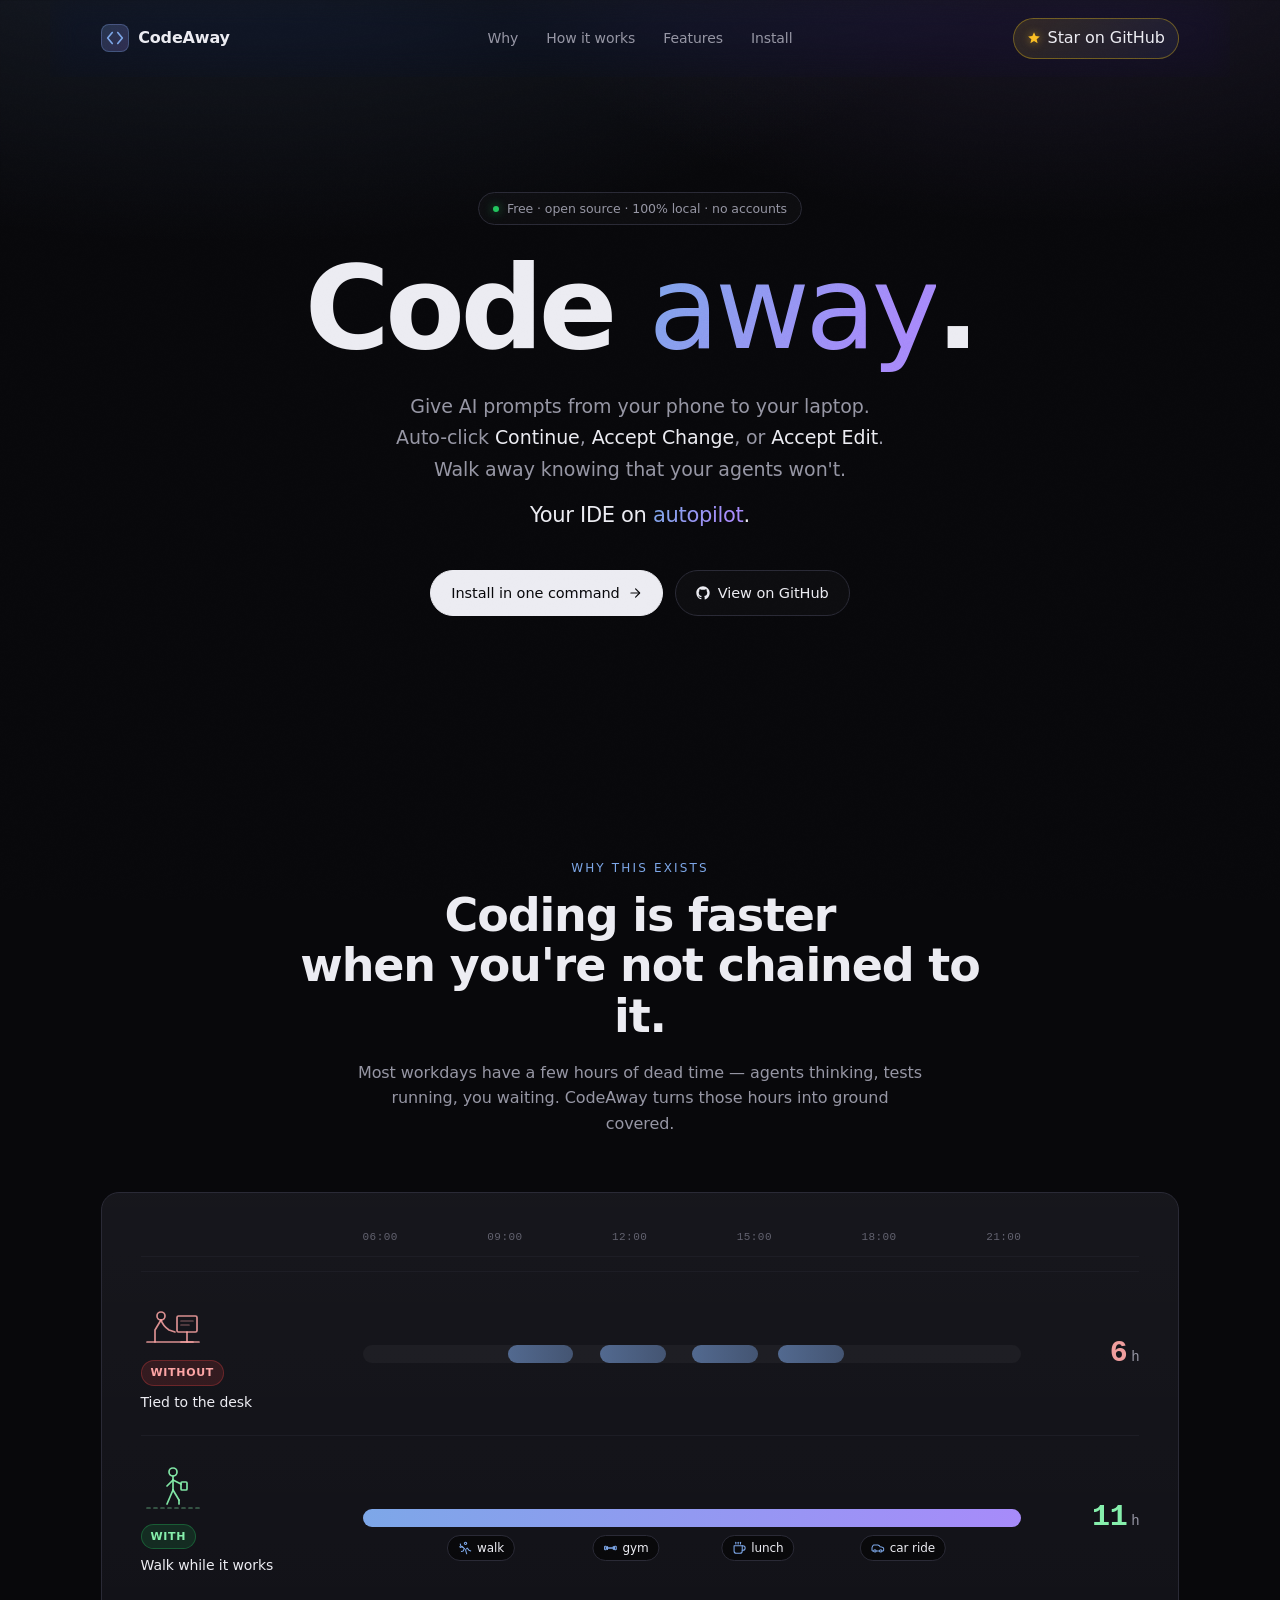
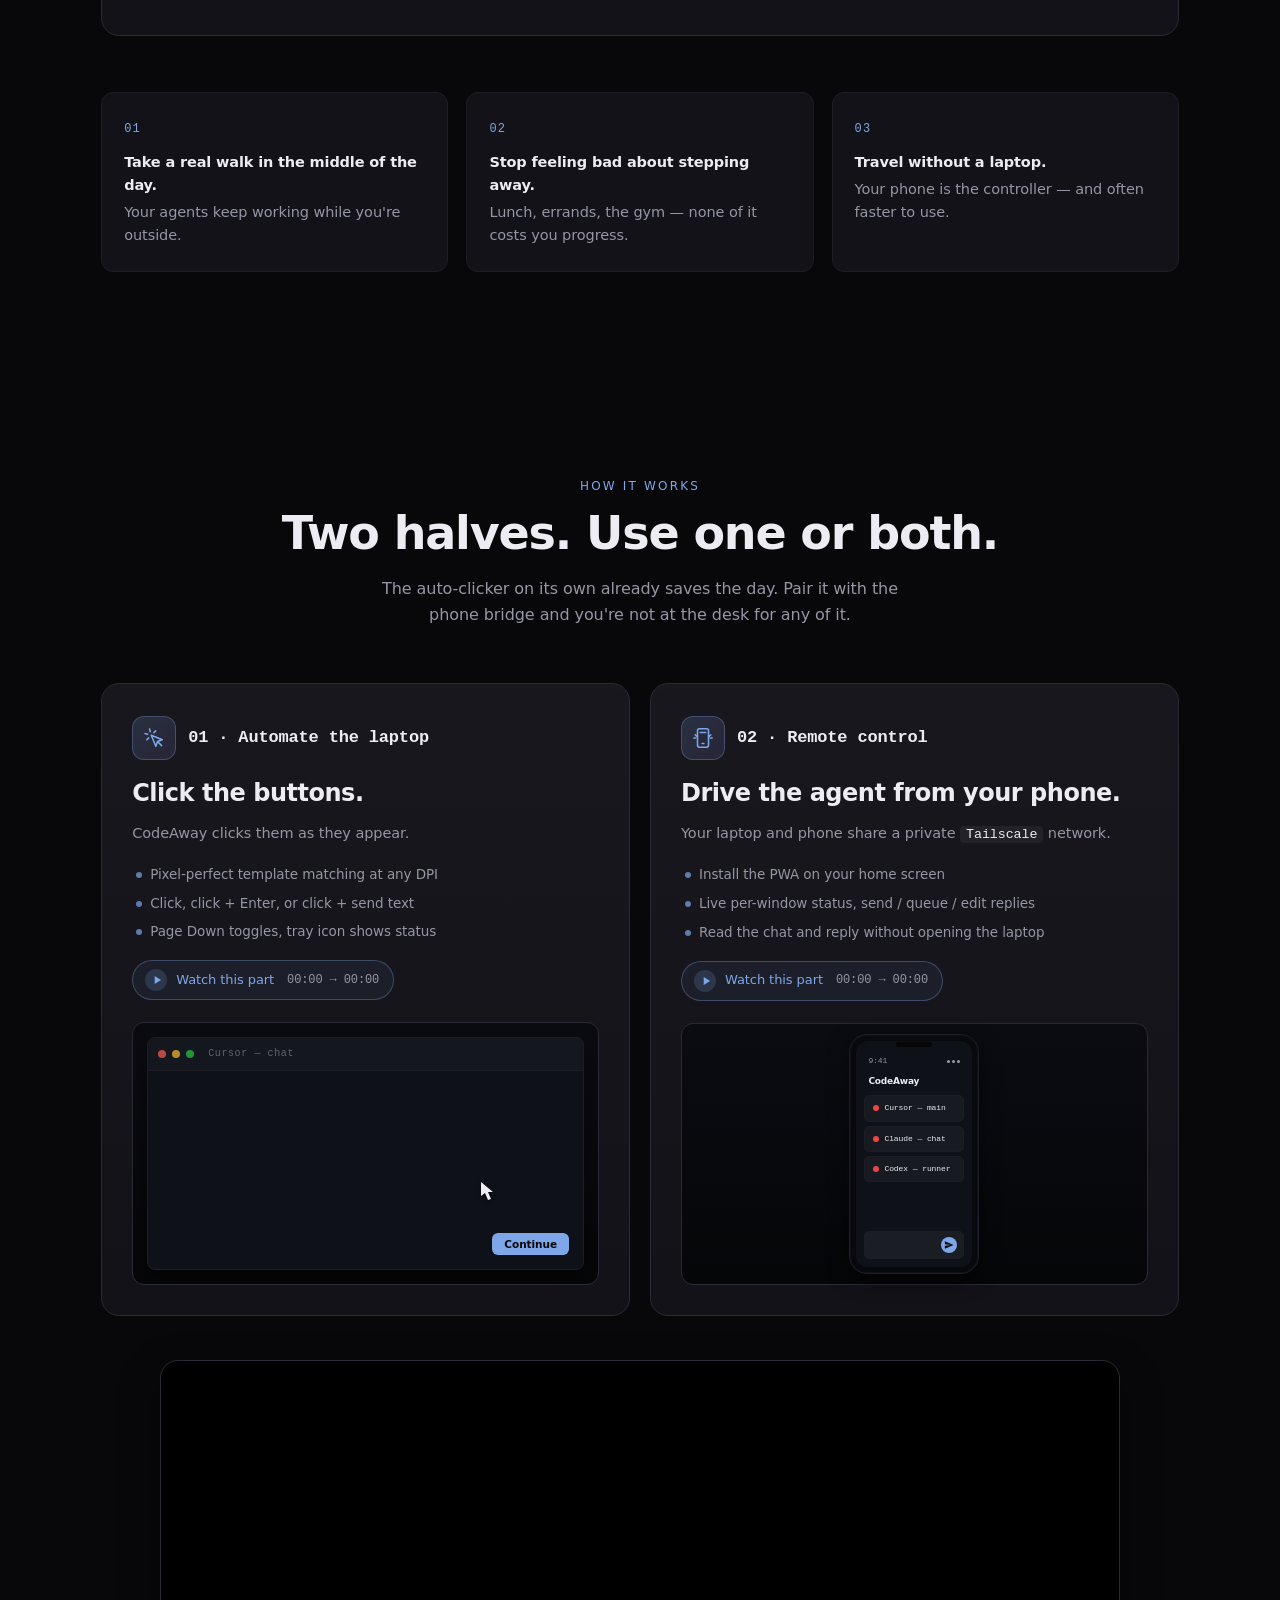
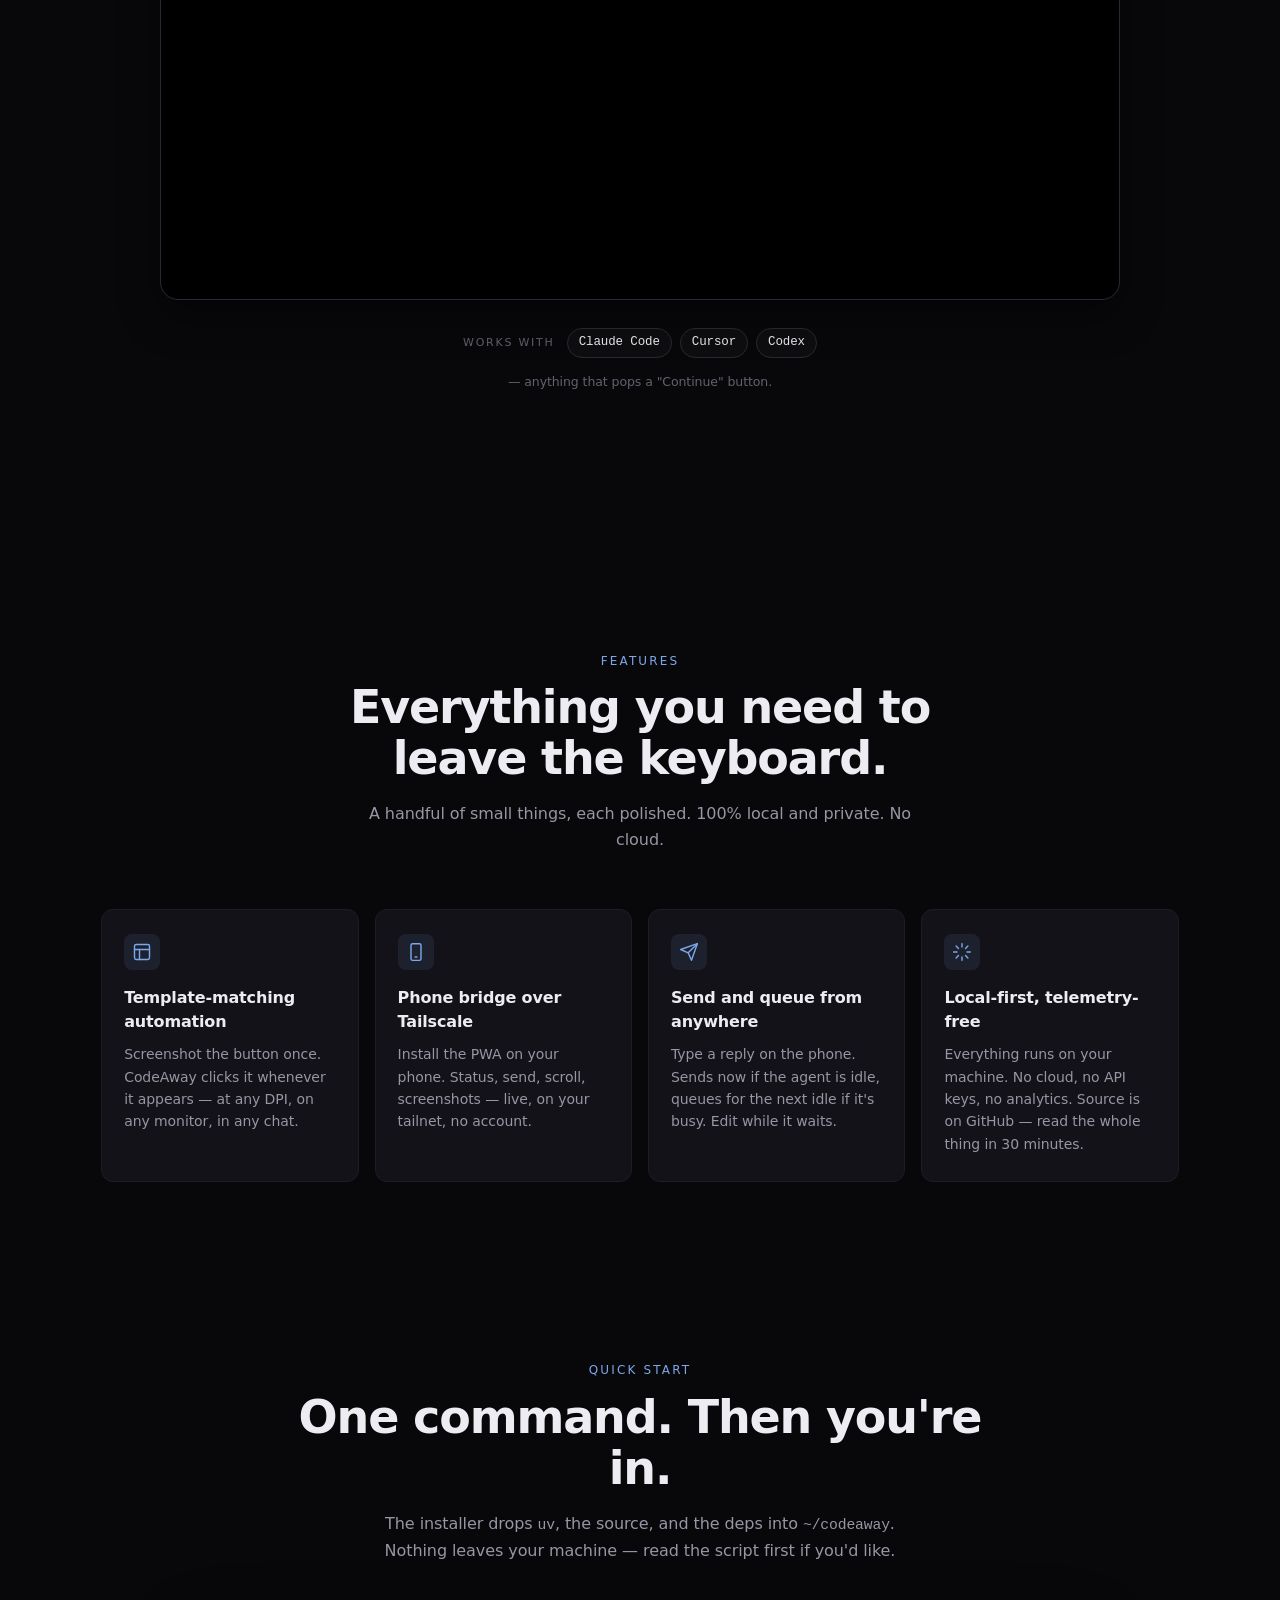
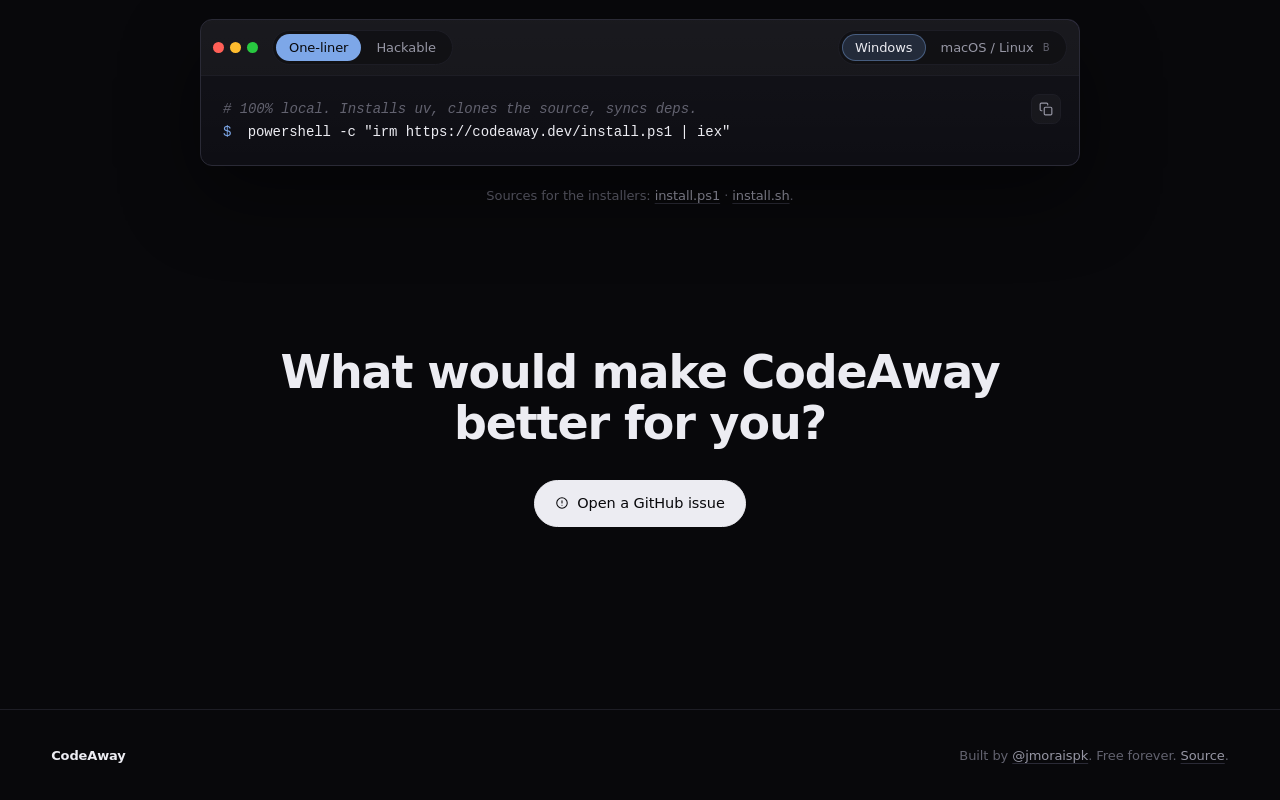
==== commit 346bbe33: "site: card head with icon+tag inline; trimmer copy; new Card 2 demo Visual hierarchy: - Pulled the i" ====
--- a/site/index.html
+++ b/site/index.html
@@ -288,22 +288,24 @@
 
   <div class="use-case-grid">
     <article class="use-case">
-      <span class="use-case-icon" aria-hidden="true">
-        <svg width="28" height="28" viewBox="0 0 24 24" fill="none" stroke="currentColor" stroke-width="1.6" stroke-linecap="round" stroke-linejoin="round">
-          <path d="M9 11.24V7.5a2.5 2.5 0 0 1 5 0v3.74"/>
-          <path d="M14 11h2.5a2.5 2.5 0 0 1 0 5H16"/>
-          <path d="M14 12.6V11h2"/>
-          <path d="M9 11h5"/>
-          <path d="M9 12.5V11"/>
-          <path d="M5 13a4 4 0 0 1 4-4h0a4 4 0 0 1 4 4v3a4 4 0 0 1-4 4h0a4 4 0 0 1-4-4z"/>
-        </svg>
-      </span>
-      <p class="use-case-tag">01 · Automate the laptop</p>
-      <h3>Click the buttons you click a hundred times a day.</h3>
-      <p class="use-case-body">
-        <em>Continue</em>, <em>Accept Change</em>, <em>Accept Edit</em> —
-        CodeAway clicks them as they appear.
-      </p>
+      <header class="use-case-head">
+        <span class="use-case-icon" aria-hidden="true">
+          <!-- Lucide mouse-pointer-click — the cursor + click ripples
+               read as "automated click" much more clearly than the
+               literal-mouse icon did. -->
+          <svg width="22" height="22" viewBox="0 0 24 24" fill="none" stroke="currentColor" stroke-width="1.7" stroke-linecap="round" stroke-linejoin="round">
+            <path d="m9 9 5 12 1.774-5.226L21 14 9 9z"/>
+            <path d="m16.071 16.071 4.243 4.243"/>
+            <path d="m7.188 2.239.777 2.897"/>
+            <path d="M5.136 7.965l-2.898-.777"/>
+            <path d="M13.95 4.05l-2.122 2.122"/>
+            <path d="m6.293 11.829-2.122 2.122"/>
+          </svg>
+        </span>
+        <p class="use-case-tag">01 · Automate the laptop</p>
+      </header>
+      <h3>Click the buttons.</h3>
+      <p class="use-case-body">CodeAway clicks them as they appear.</p>
       <ul class="use-case-bullets">
         <li>Pixel-perfect template matching at any DPI</li>
         <li>Click, click + Enter, or click + send text</li>
@@ -315,12 +317,12 @@
            top-right, clicks the button (which flashes), and resets.
            One full cycle every 5s; aria-hidden because the surrounding
            bullets already explain what it does. -->
-      <a class="watch-link" href="#video" data-start="60" data-end="270" aria-label="Play the auto-click portion of the demo, 1:00 to 4:30">
+      <a class="watch-link" href="#video" data-start="0" data-end="0" aria-label="Play the auto-click portion of the demo">
         <span class="watch-icon" aria-hidden="true">
           <svg width="14" height="14" viewBox="0 0 24 24" fill="currentColor"><path d="M8 5v14l11-7z"/></svg>
         </span>
         <span class="watch-text">Watch this part</span>
-        <span class="watch-time">1:00 → 4:30</span>
+        <span class="watch-time">00:00 → 00:00</span>
       </a>
       <div class="use-case-video demo-autoclick" data-video="automate" aria-hidden="true">
         <div class="demo-window">
@@ -350,46 +352,47 @@
     </article>
 
     <article class="use-case">
-      <span class="use-case-icon" aria-hidden="true">
-        <svg width="28" height="28" viewBox="0 0 24 24" fill="none" stroke="currentColor" stroke-width="1.6" stroke-linecap="round" stroke-linejoin="round">
-          <rect x="6" y="2" width="12" height="20" rx="2"/>
-          <path d="M11 18h2"/>
-          <path d="M9 6h6"/>
-          <path d="M2 12h2"/>
-          <path d="M20 12h2"/>
-          <path d="M3.5 8.5 5 10"/>
-          <path d="M19 10l1.5-1.5"/>
-        </svg>
-      </span>
-      <p class="use-case-tag">02 · Remote control</p>
+      <header class="use-case-head">
+        <span class="use-case-icon" aria-hidden="true">
+          <svg width="22" height="22" viewBox="0 0 24 24" fill="none" stroke="currentColor" stroke-width="1.7" stroke-linecap="round" stroke-linejoin="round">
+            <rect x="6" y="2" width="12" height="20" rx="2"/>
+            <path d="M11 18h2"/>
+            <path d="M9 6h6"/>
+            <path d="M2 12h2"/>
+            <path d="M20 12h2"/>
+            <path d="M3.5 8.5 5 10"/>
+            <path d="M19 10l1.5-1.5"/>
+          </svg>
+        </span>
+        <p class="use-case-tag">02 · Remote control</p>
+      </header>
       <h3>Drive the agent from your phone.</h3>
       <p class="use-case-body">
-        Your laptop and phone share a private <em>Tailscale</em> network —
-        no public IP, no third-party server, no account.
+        Your laptop and phone share a private <em>Tailscale</em> network.
       </p>
       <ul class="use-case-bullets">
         <li>Install the PWA on your home screen</li>
         <li>Live per-window status, send / queue / edit replies</li>
-        <li>Scroll the chat, snapshot the screen, all from the lockscreen</li>
+        <li>Read the chat and reply without opening the laptop</li>
       </ul>
       <!-- Looping CSS demo: a phone PWA showing a window flipping
            busy → idle, the user typing a reply (typewriter), and the
            send button flashing. 6 s loop, no JS or video file —
            swap the inner mockup for a <video> when a real recording
            lands and remove the .demo-bridge class. -->
-      <a class="watch-link" href="#video" data-start="270" data-end="510" aria-label="Play the remote-control portion of the demo, 4:30 to 8:30">
+      <a class="watch-link" href="#video" data-start="0" data-end="0" aria-label="Play the remote-control portion of the demo">
         <span class="watch-icon" aria-hidden="true">
           <svg width="14" height="14" viewBox="0 0 24 24" fill="currentColor"><path d="M8 5v14l11-7z"/></svg>
         </span>
         <span class="watch-text">Watch this part</span>
-        <span class="watch-time">4:30 → 8:30</span>
+        <span class="watch-time">00:00 → 00:00</span>
       </a>
-      <!-- Three-window phone PWA loop: the three rows start red
-           (busy). On a 9 s cycle each window takes a 3 s turn —
-           dot flips green, the row gets an accent halo (as if the
-           user just tapped it), the composer typewriter-types a
-           reply, the send button flashes, then the dot returns to
-           red and the next window's turn begins. -->
+      <!-- Phone PWA loop with three windows. Two of them — Cursor
+           and Claude — alternate finishing on a 12 s cycle: one goes
+           idle, the user reads + types a custom reply, the agent
+           goes back to busy, the other agent finishes next. Codex
+           stays red the whole time as a third bystander, so the
+           "you have multiple agents going" idea reads. -->
       <div class="use-case-video demo-bridge" data-video="remote" aria-hidden="true">
         <div class="demo-phone">
           <div class="demo-phone-notch"></div>
@@ -414,7 +417,10 @@
               </li>
             </ul>
             <div class="demo-phone-composer">
-              <span class="demo-phone-typed">Continue</span>
+              <span class="demo-typed-stack">
+                <span class="demo-typed demo-typed-1">Run the e2e suite</span>
+                <span class="demo-typed demo-typed-2">Add error handling</span>
+              </span>
               <span class="demo-phone-send" aria-hidden="true">
                 <svg width="10" height="10" viewBox="0 0 24 24" fill="currentColor"><path d="M2 21l21-9L2 3v7l15 2-15 2z"/></svg>
               </span>
--- a/site/style.css
+++ b/site/style.css
@@ -1054,25 +1054,35 @@
   transform: translateY(-3px);
   box-shadow: 0 16px 40px rgba(0, 0, 0, 0.35);
 }
+/* Card head: icon and tag share a row so the icon never sits alone
+   on its own line. The tag now reads as the primary "name" of the
+   card — bigger, foreground colour, mono — and the body / bullets
+   below act as supporting copy. */
+.use-case-head {
+  display: flex;
+  align-items: center;
+  gap: 12px;
+  margin-bottom: 18px;
+}
 .use-case-icon {
   display: inline-flex;
   align-items: center;
   justify-content: center;
-  width: 52px;
-  height: 52px;
+  width: 44px;
+  height: 44px;
   border-radius: var(--r-md);
   background: linear-gradient(135deg, rgba(125, 167, 232, 0.18), rgba(167, 139, 250, 0.12));
   color: var(--accent);
   border: 1px solid rgba(125, 167, 232, 0.3);
-  margin-bottom: 18px;
+  flex-shrink: 0;
 }
 .use-case-tag {
-  margin: 0 0 10px;
+  margin: 0;
   font-family: "JetBrains Mono", "SF Mono", "Menlo", monospace;
-  font-size: 12px;
-  letter-spacing: 0.08em;
-  color: var(--accent);
-  font-weight: 500;
+  font-size: 17px;
+  letter-spacing: -0.01em;
+  color: var(--fg);
+  font-weight: 600;
 }
 .use-case h3 {
   margin: 0 0 14px;
@@ -1381,14 +1391,12 @@
   animation: demoBtnFlash 10s linear infinite;
 }
 .demo-cursor {
-  /* Anchor at the Continue button (bottom-right corner, same coords
-     as the button). Default transform offsets it up-and-left so the
-     "rest" position floats above the chat. The animation translates
-     back to (0,0) — straight onto the button — for the click, then
-     returns. Anchoring here makes the click visually accurate
-     regardless of the card's exact width. */
+  /* Anchor low enough that the cursor's tip (top-left of the SVG)
+     lands inside the Continue button's bounds when translate is at
+     (0, 0). Was bottom: 18 — that put the tip a few px above the
+     button. Dropped to bottom: 4 so the tip sits squarely on it. */
   position: absolute;
-  bottom: 18px;
+  bottom: 4px;
   right: 16px;
   color: var(--fg);
   filter: drop-shadow(0 1px 2px rgba(0, 0, 0, 0.6));
@@ -1493,10 +1501,13 @@
   margin-top: 2px;
   padding: 0 4px;
 }
-/* Three-window list. All rows start in the red/busy state. Each
-   row's animation lights it up (dot flips green + accent border)
-   for ~33% of a 9 s cycle, in sequence, simulating "this window
-   just went idle, you tapped it, you sent a reply". */
+/* Three-window list. Cursor (w1) and Claude (w2) alternate finishing
+   on a 12 s loop — one goes idle (green halo), the user reads +
+   types a custom reply, agent returns to busy. Codex (w3) stays red
+   throughout to communicate "you have multiple agents going". The
+   composer below carries two stacked text spans, each typed out in
+   sync with its own agent's turn so the demo shows DIFFERENT
+   commands rather than the same "Continue" each time. */
 .demo-windows-list {
   list-style: none;
   margin: 0;
@@ -1515,15 +1526,14 @@
   border-radius: 5px;
   font-size: 8.5px;
   color: var(--fg);
-  /* Each window subscribes to its own keyframe; all share the 9 s
-     loop so the typewriter / send button below stay in sync. */
-  animation-duration: 9s;
+  animation-duration: 12s;
   animation-iteration-count: infinite;
   animation-timing-function: linear;
 }
 .demo-w-1 { animation-name: demoW1Active; }
 .demo-w-2 { animation-name: demoW2Active; }
-.demo-w-3 { animation-name: demoW3Active; }
+/* w-3 has no active-state animation — Codex stays red the whole
+   time, intentional supporting cast. */
 
 .demo-w-dot {
   width: 6px;
@@ -1531,13 +1541,12 @@
   border-radius: 50%;
   background: #ef4444;
   flex-shrink: 0;
-  animation-duration: 9s;
+  animation-duration: 12s;
   animation-iteration-count: infinite;
   animation-timing-function: steps(1, end);
 }
 .demo-w-1 .demo-w-dot { animation-name: demoW1Dot; }
 .demo-w-2 .demo-w-dot { animation-name: demoW2Dot; }
-.demo-w-3 .demo-w-dot { animation-name: demoW3Dot; }
 
 .demo-w-name {
   flex: 1;
@@ -1548,36 +1557,28 @@
   text-overflow: ellipsis;
 }
 
-/* Window 1's turn: 0–33% of the cycle. */
+/* Cursor (w1) turn: idle from 12% to 46% of the cycle. */
 @keyframes demoW1Active {
-  0%, 32%   { background: rgba(125, 167, 232, 0.10); border-color: rgba(125, 167, 232, 0.45); }
-  33%, 100% { background: rgba(255, 255, 255, 0.04); border-color: var(--line); }
+  0%, 11%   { background: rgba(255, 255, 255, 0.04); border-color: var(--line); }
+  12%, 45%  { background: rgba(125, 167, 232, 0.12); border-color: rgba(125, 167, 232, 0.5); }
+  46%, 100% { background: rgba(255, 255, 255, 0.04); border-color: var(--line); }
 }
 @keyframes demoW1Dot {
-  0%, 32%   { background: #22c55e; box-shadow: 0 0 0 2px rgba(34, 197, 94, 0.28); }
-  33%, 100% { background: #ef4444; box-shadow: none; }
-}
-/* Window 2's turn: 33–66%. */
+  0%, 11%   { background: #ef4444; box-shadow: none; }
+  12%, 45%  { background: #22c55e; box-shadow: 0 0 0 2px rgba(34, 197, 94, 0.32); }
+  46%, 100% { background: #ef4444; box-shadow: none; }
+}
+
+/* Claude (w2) turn: idle from 58% to 87%. */
 @keyframes demoW2Active {
-  0%, 32%   { background: rgba(255, 255, 255, 0.04); border-color: var(--line); }
-  33%, 65%  { background: rgba(125, 167, 232, 0.10); border-color: rgba(125, 167, 232, 0.45); }
-  66%, 100% { background: rgba(255, 255, 255, 0.04); border-color: var(--line); }
+  0%, 57%   { background: rgba(255, 255, 255, 0.04); border-color: var(--line); }
+  58%, 86%  { background: rgba(125, 167, 232, 0.12); border-color: rgba(125, 167, 232, 0.5); }
+  87%, 100% { background: rgba(255, 255, 255, 0.04); border-color: var(--line); }
 }
 @keyframes demoW2Dot {
-  0%, 32%   { background: #ef4444; box-shadow: none; }
-  33%, 65%  { background: #22c55e; box-shadow: 0 0 0 2px rgba(34, 197, 94, 0.28); }
-  66%, 100% { background: #ef4444; box-shadow: none; }
-}
-/* Window 3's turn: 66–99%. */
-@keyframes demoW3Active {
-  0%, 65%   { background: rgba(255, 255, 255, 0.04); border-color: var(--line); }
-  66%, 98%  { background: rgba(125, 167, 232, 0.10); border-color: rgba(125, 167, 232, 0.45); }
-  99%, 100% { background: rgba(255, 255, 255, 0.04); border-color: var(--line); }
-}
-@keyframes demoW3Dot {
-  0%, 65%   { background: #ef4444; box-shadow: none; }
-  66%, 98%  { background: #22c55e; box-shadow: 0 0 0 2px rgba(34, 197, 94, 0.28); }
-  99%, 100% { background: #ef4444; box-shadow: none; }
+  0%, 57%   { background: #ef4444; box-shadow: none; }
+  58%, 86%  { background: #22c55e; box-shadow: 0 0 0 2px rgba(34, 197, 94, 0.32); }
+  87%, 100% { background: #ef4444; box-shadow: none; }
 }
 
 .demo-phone-composer {
@@ -1590,39 +1591,49 @@
   border: 1px solid var(--line);
   border-radius: 5px;
 }
-.demo-phone-typed {
+/* The composer holds two stacked typewriter texts. Each is
+   absolute-positioned so they overlap in the same line; each is
+   only visible during its agent's turn via opacity, and a
+   width-based typewriter reveals the characters left-to-right. */
+.demo-typed-stack {
+  position: relative;
   flex: 1;
+  height: 12px;
+  overflow: hidden;
+}
+.demo-typed {
+  position: absolute;
+  left: 0;
+  top: 0;
   font-size: 8px;
   color: var(--fg);
   font-family: "JetBrains Mono", "SF Mono", monospace;
   white-space: nowrap;
   overflow: hidden;
-  /* Typewriter cycles 3 times in the 9 s loop — once per window
-     turn. Width pops back to 0 between turns so each window gets
-     its own type-out beat. */
   width: 0;
-  animation: demoTypeOut 9s linear infinite;
-}
-@keyframes demoTypeOut {
-  /* w1 turn */
-  0%       { width: 0; }
-  4%       { width: 0; }
-  26%      { width: 100%; }
-  31%      { width: 100%; }
-  /* w2 turn */
-  33%      { width: 0; }
-  37%      { width: 0; }
-  59%      { width: 100%; }
-  64%      { width: 100%; }
-  /* w3 turn */
-  66%      { width: 0; }
-  70%      { width: 0; }
-  92%      { width: 100%; }
-  97%      { width: 100%; }
-  /* settle */
-  99%      { width: 0; }
-  100%     { width: 0; }
-}
+  animation-duration: 12s;
+  animation-iteration-count: infinite;
+  animation-timing-function: linear;
+}
+.demo-typed-1 { animation-name: demoTyped1; }
+.demo-typed-2 { animation-name: demoTyped2; }
+
+/* Typewriter timing — fully-typed range overlaps with the agent's
+   "active" window so the user sees the message land while the dot
+   is still green, then the send button flashes a beat later. */
+@keyframes demoTyped1 {
+  0%, 18%   { width: 0; }
+  40%       { width: 100%; }    /* fully typed */
+  44%       { width: 100%; }    /* hold during send */
+  45%, 100% { width: 0; }
+}
+@keyframes demoTyped2 {
+  0%, 63%   { width: 0; }
+  82%       { width: 100%; }
+  86%       { width: 100%; }
+  87%, 100% { width: 0; }
+}
+
 .demo-phone-send {
   display: inline-flex;
   align-items: center;
@@ -1633,18 +1644,14 @@
   background: var(--accent);
   color: #08080b;
   flex-shrink: 0;
-  /* Send button flashes at the end of each typewriter pass — three
-     beats per cycle, one per window. */
-  animation: demoSendFlash 9s steps(1, end) infinite;
+  animation: demoSendFlash 12s steps(1, end) infinite;
 }
 @keyframes demoSendFlash {
-  0%, 28%, 31%, 61%, 64%, 94%, 97%, 100% {
-    box-shadow: 0 0 0 0 rgba(125, 167, 232, 0);
-  }
-  29%, 62%, 95% {
+  0%, 41%, 45%, 83%, 87%, 100% { box-shadow: 0 0 0 0 rgba(125, 167, 232, 0); }
+  42%, 84% {
     box-shadow:
-      0 0 0 4px rgba(125, 167, 232, 0.5),
-      0 0 10px 1px rgba(125, 167, 232, 0.5);
+      0 0 0 4px rgba(125, 167, 232, 0.55),
+      0 0 12px 1px rgba(125, 167, 232, 0.55);
   }
 }
 
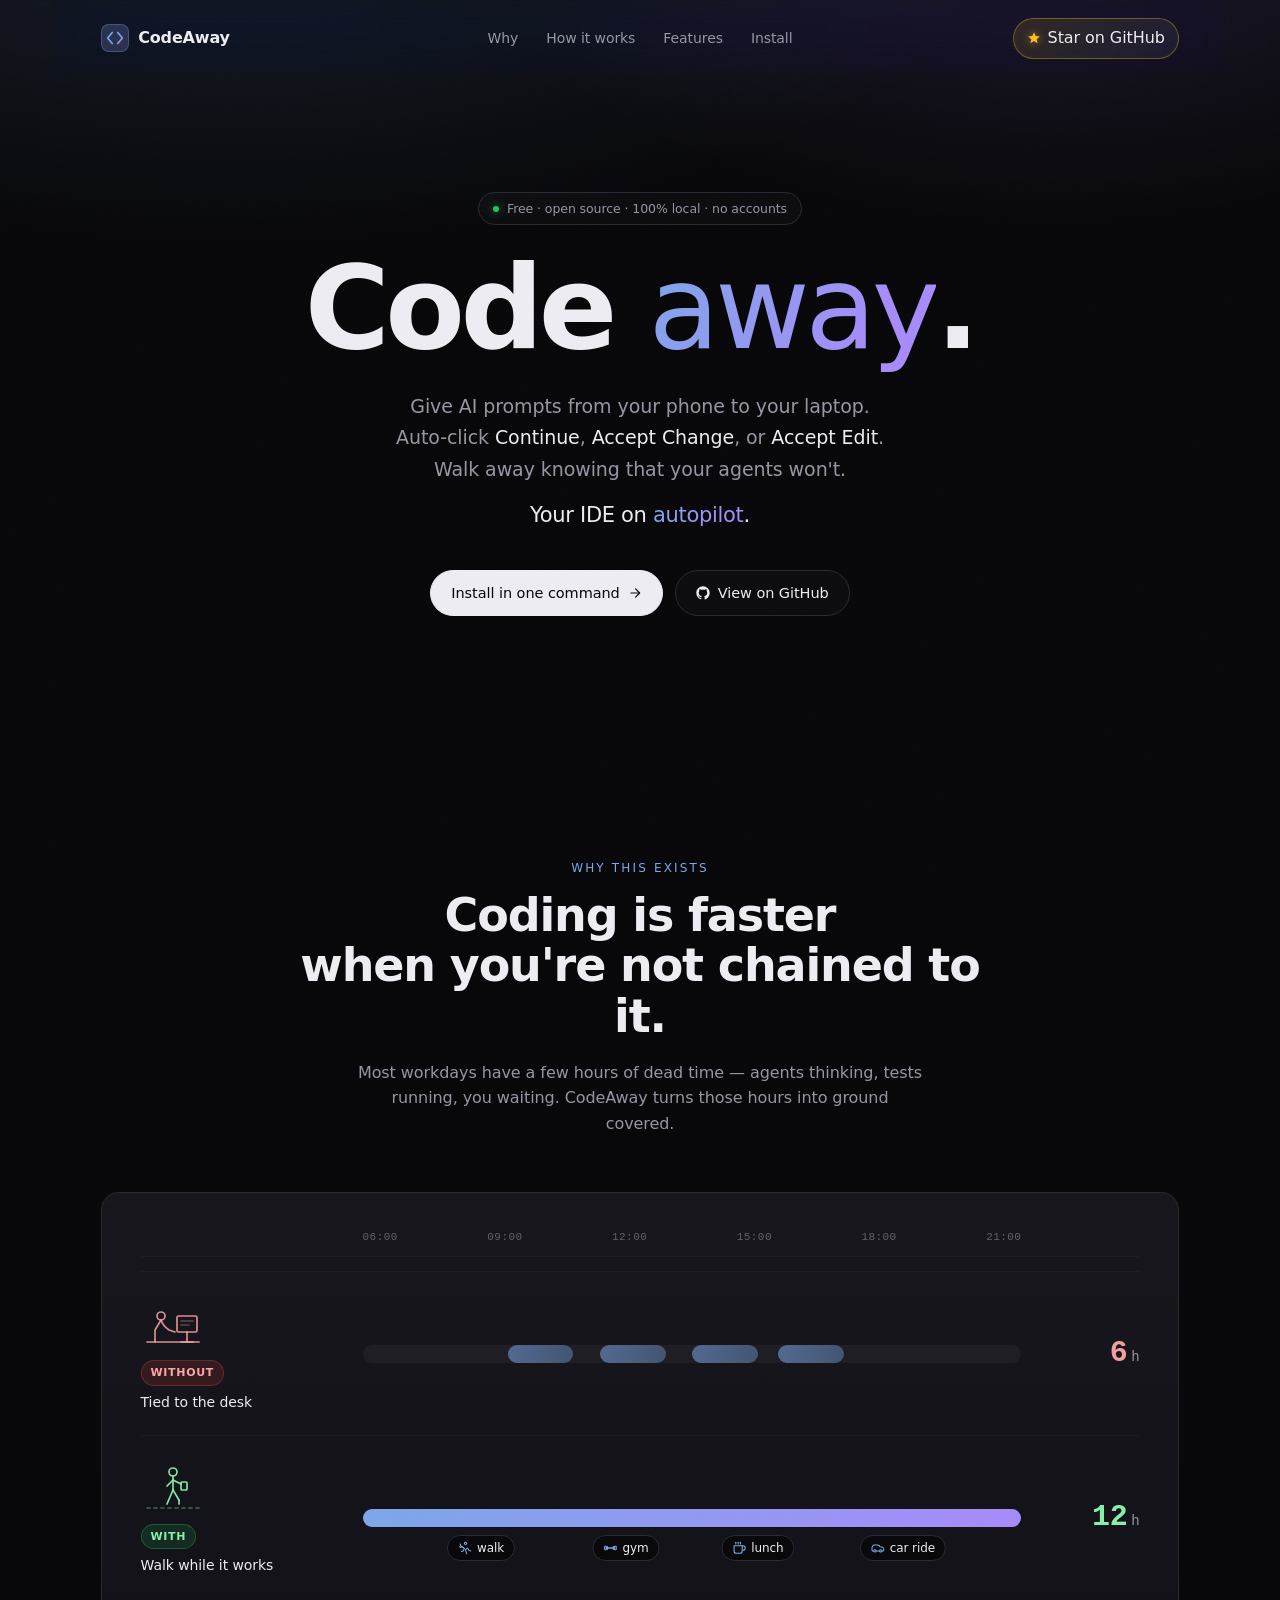
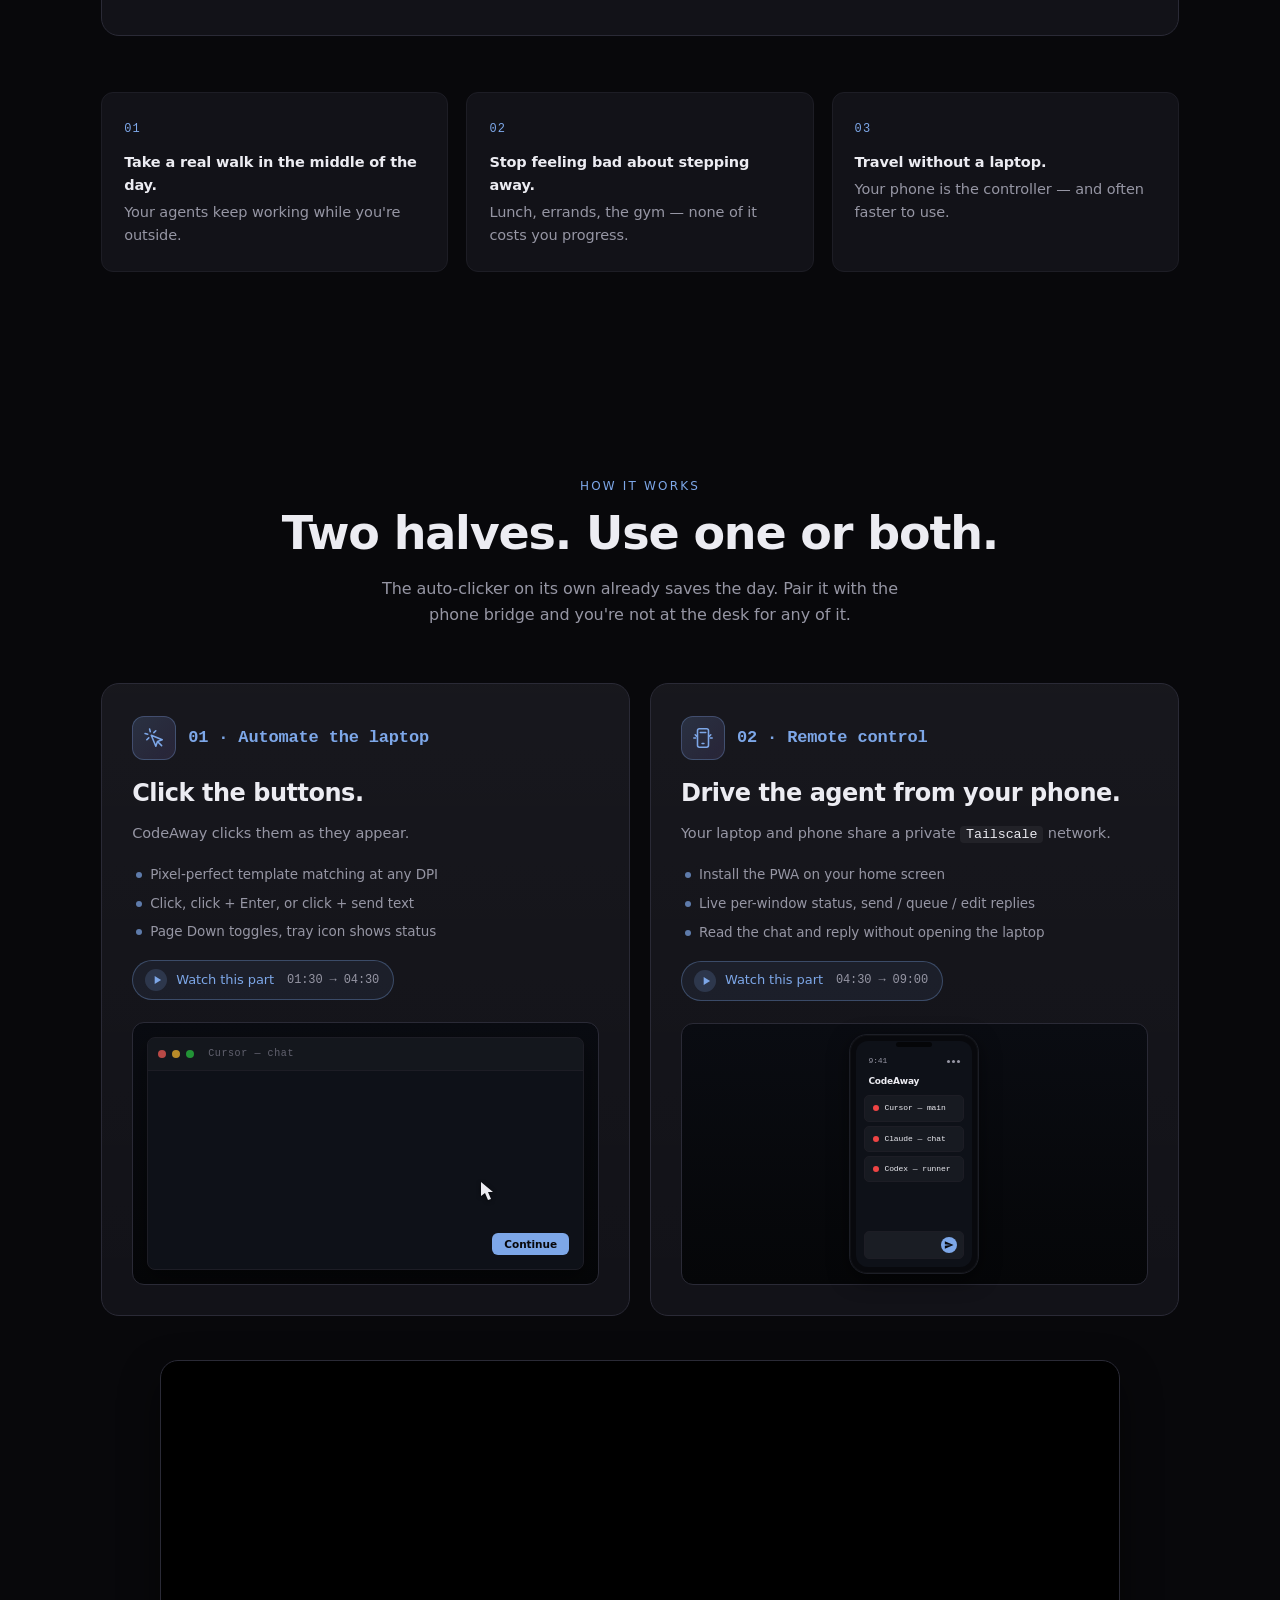
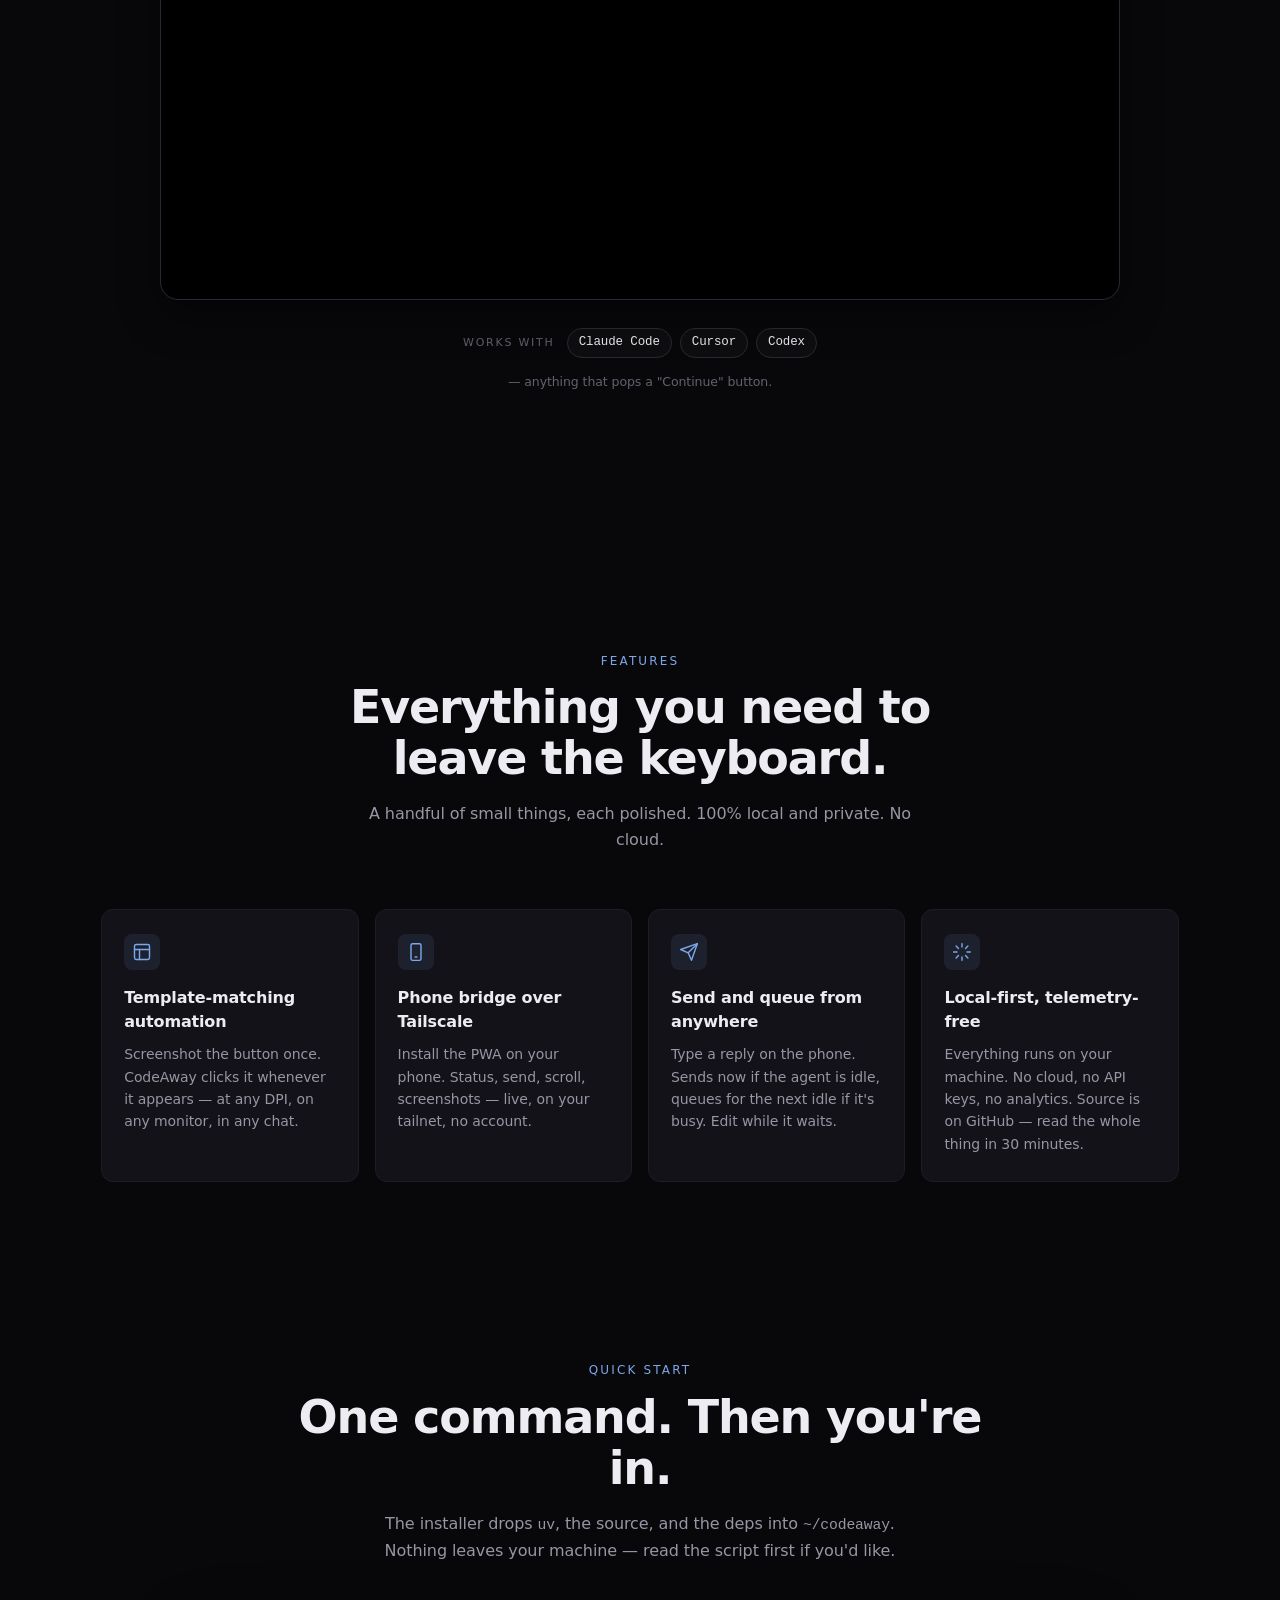
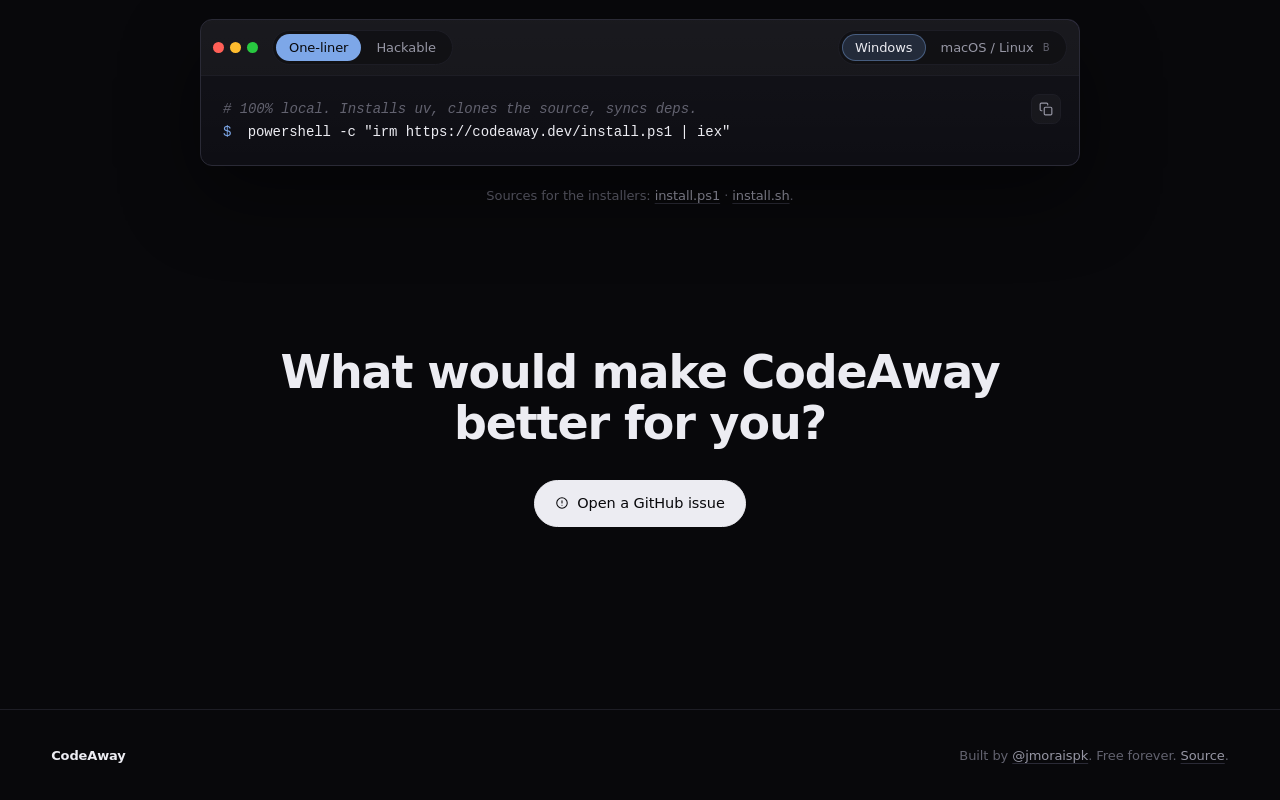
==== commit 8d0ffd58: "site: restore accent colour on use-case tag; real watch-link times - .use-case-tag colour reverted f" ====
--- a/site/index.html
+++ b/site/index.html
@@ -317,12 +317,12 @@
            top-right, clicks the button (which flashes), and resets.
            One full cycle every 5s; aria-hidden because the surrounding
            bullets already explain what it does. -->
-      <a class="watch-link" href="#video" data-start="0" data-end="0" aria-label="Play the auto-click portion of the demo">
+      <a class="watch-link" href="#video" data-start="90" data-end="270" aria-label="Play the auto-click portion of the demo, 1:30 to 4:30">
         <span class="watch-icon" aria-hidden="true">
           <svg width="14" height="14" viewBox="0 0 24 24" fill="currentColor"><path d="M8 5v14l11-7z"/></svg>
         </span>
         <span class="watch-text">Watch this part</span>
-        <span class="watch-time">00:00 → 00:00</span>
+        <span class="watch-time">01:30 → 04:30</span>
       </a>
       <div class="use-case-video demo-autoclick" data-video="automate" aria-hidden="true">
         <div class="demo-window">
@@ -380,12 +380,12 @@
            send button flashing. 6 s loop, no JS or video file —
            swap the inner mockup for a <video> when a real recording
            lands and remove the .demo-bridge class. -->
-      <a class="watch-link" href="#video" data-start="0" data-end="0" aria-label="Play the remote-control portion of the demo">
+      <a class="watch-link" href="#video" data-start="272" data-end="540" aria-label="Play the remote-control portion of the demo, 4:30 to 9:00">
         <span class="watch-icon" aria-hidden="true">
           <svg width="14" height="14" viewBox="0 0 24 24" fill="currentColor"><path d="M8 5v14l11-7z"/></svg>
         </span>
         <span class="watch-text">Watch this part</span>
-        <span class="watch-time">00:00 → 00:00</span>
+        <span class="watch-time">04:30 → 09:00</span>
       </a>
       <!-- Phone PWA loop with three windows. Two of them — Cursor
            and Claude — alternate finishing on a 12 s cycle: one goes
--- a/site/style.css
+++ b/site/style.css
@@ -1081,7 +1081,7 @@
   font-family: "JetBrains Mono", "SF Mono", "Menlo", monospace;
   font-size: 17px;
   letter-spacing: -0.01em;
-  color: var(--fg);
+  color: var(--accent);
   font-weight: 600;
 }
 .use-case h3 {
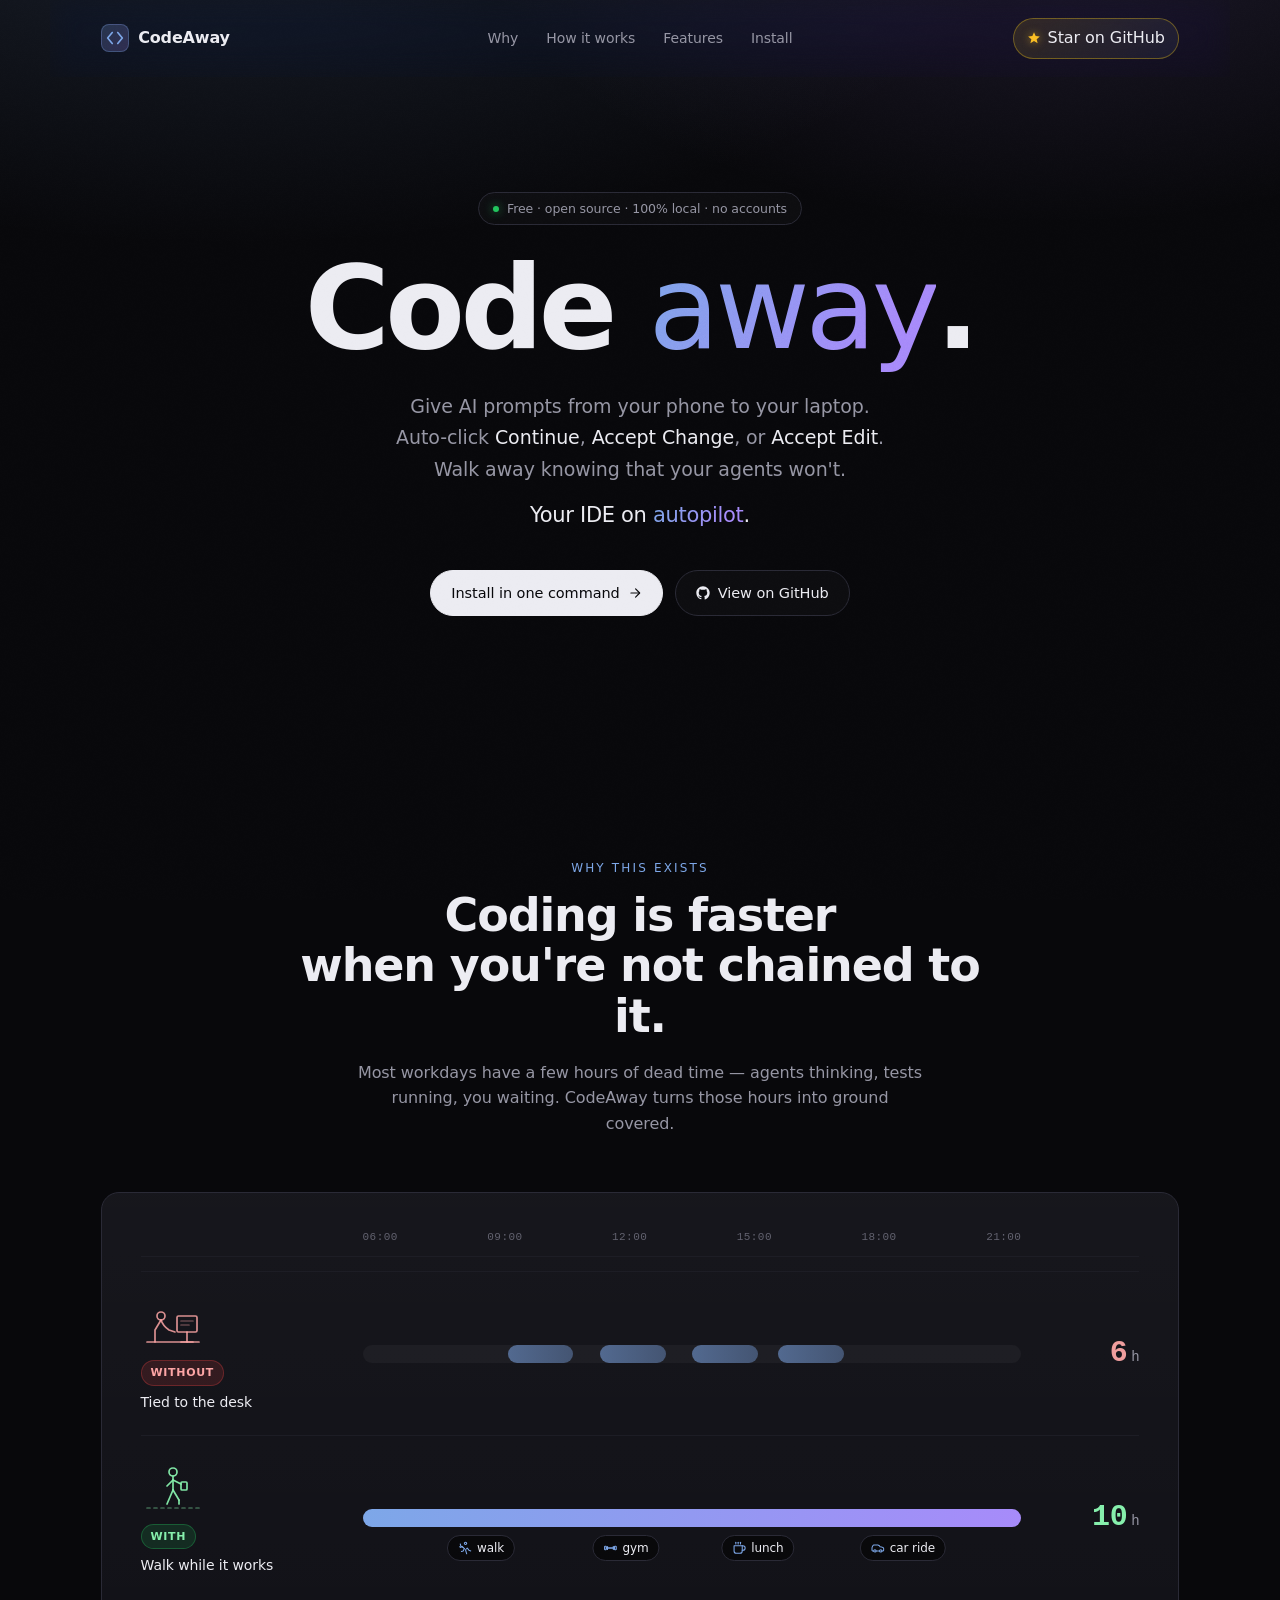
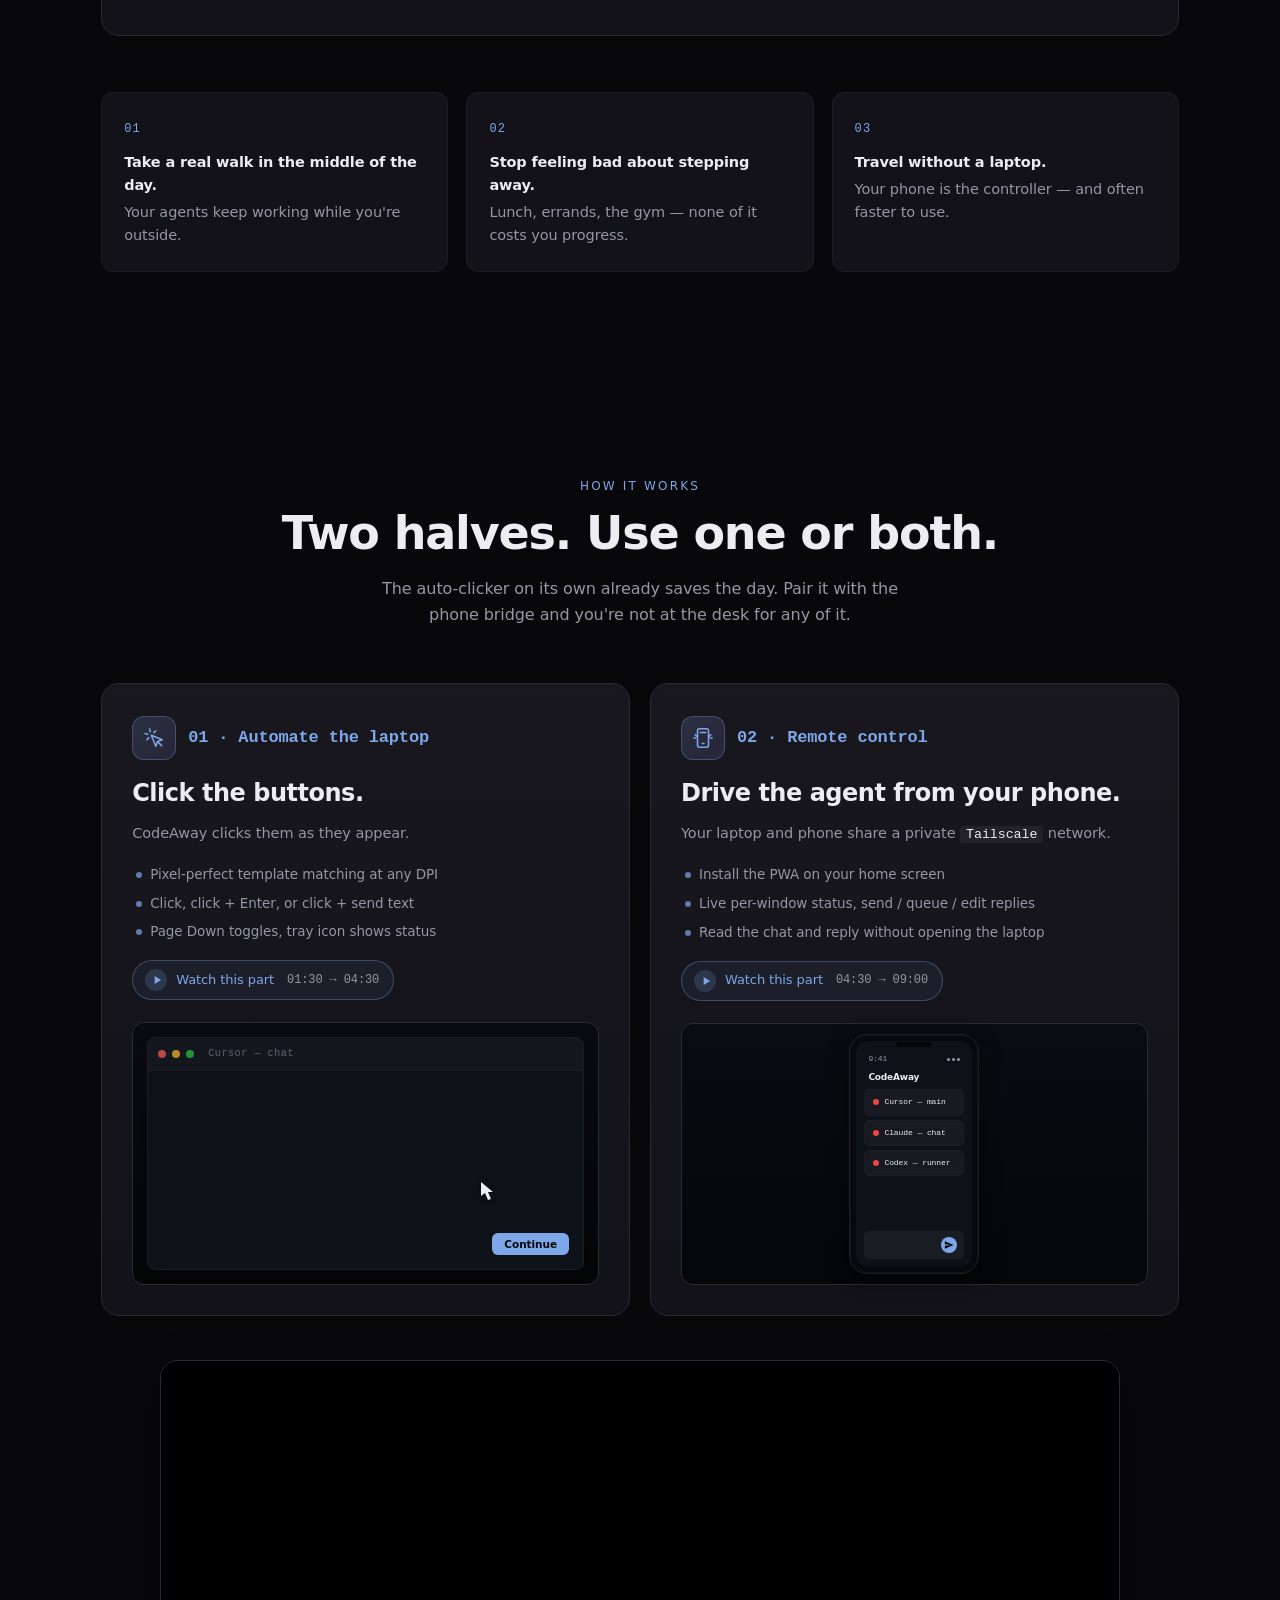
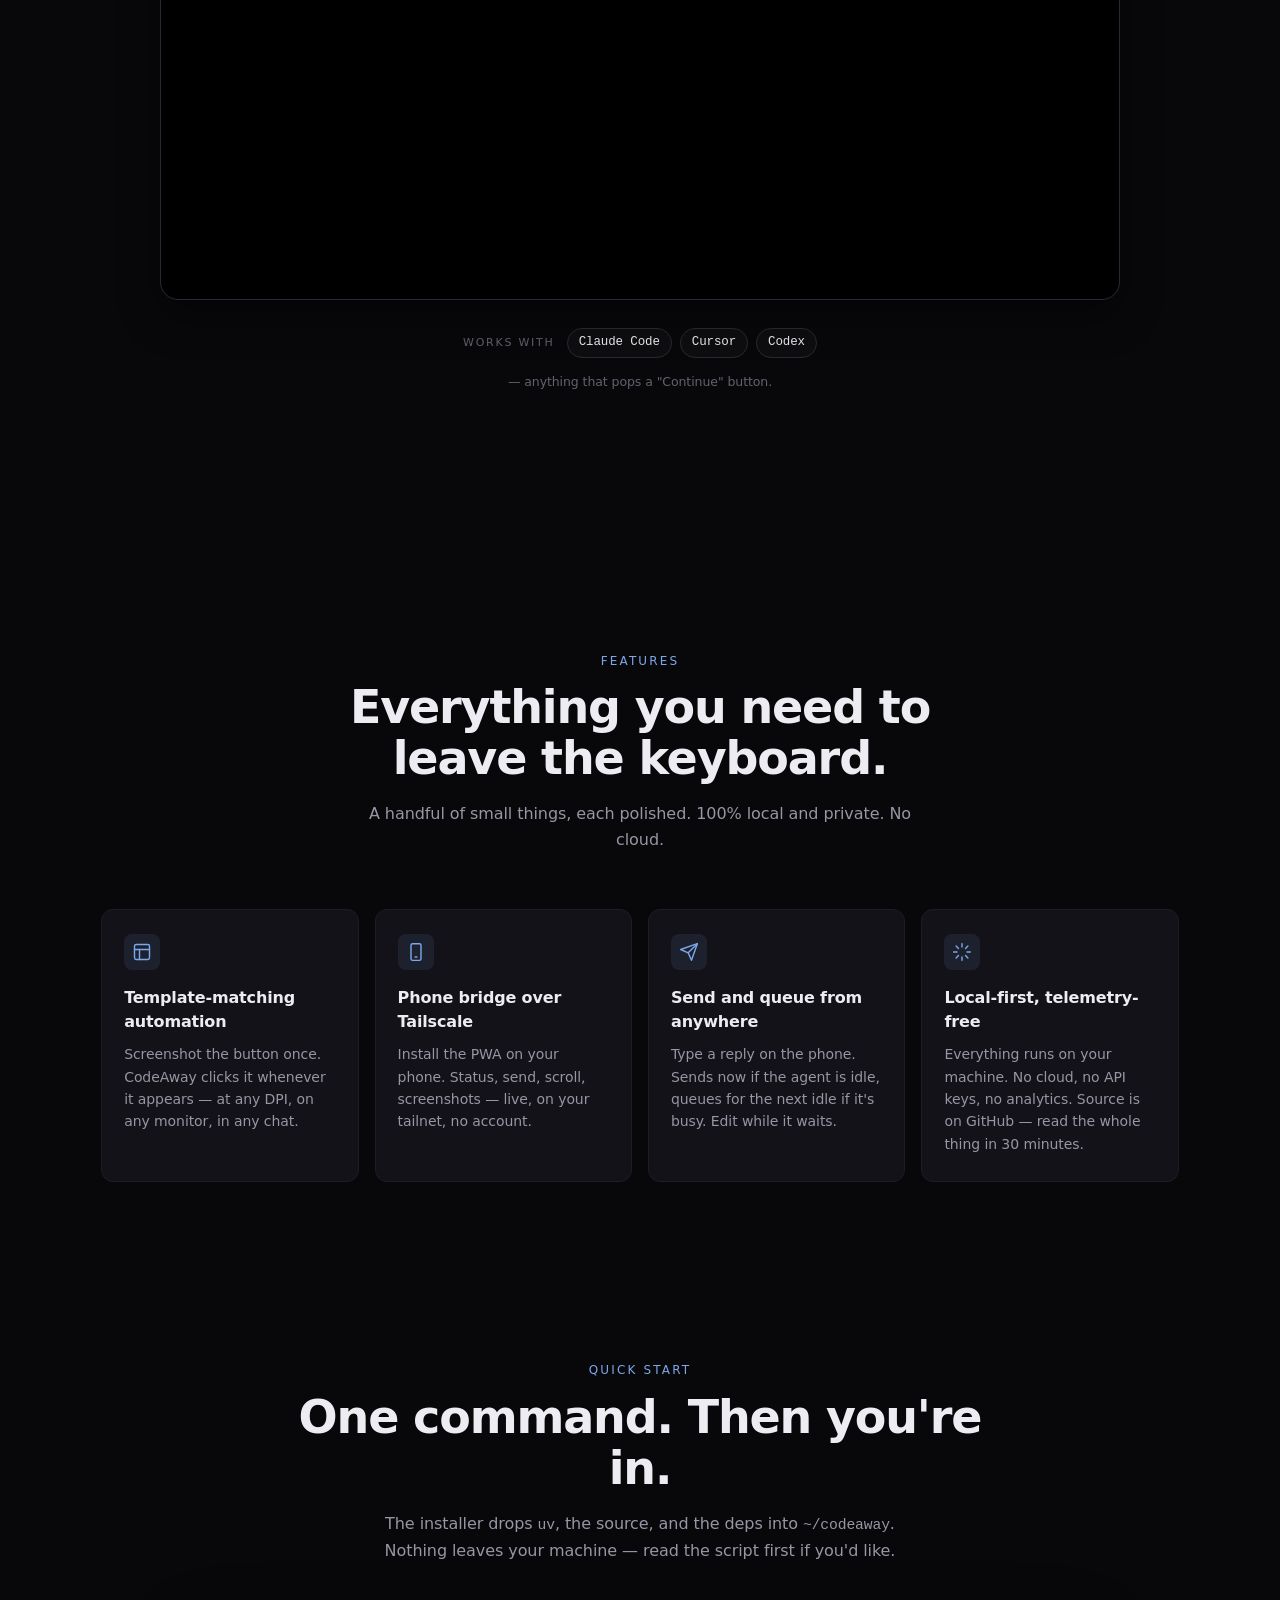
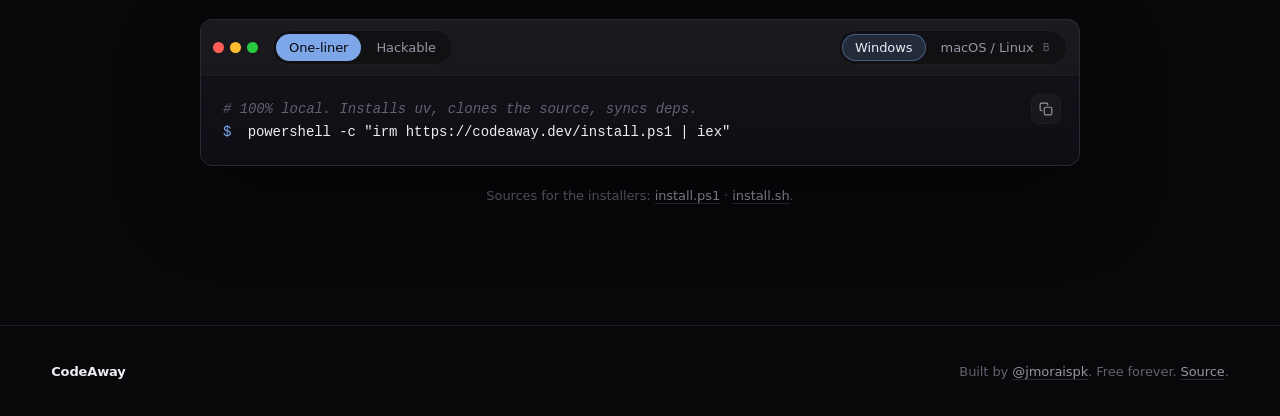
==== commit dfe9f10c: "site: agent preview chip in remote demo; drop feedback section Card 2 animation now shows a quoted s" ====
--- a/site/index.html
+++ b/site/index.html
@@ -416,6 +416,15 @@
                 <span class="demo-w-name">Codex — runner</span>
               </li>
             </ul>
+            <!-- Preview row: when an agent goes idle, a quoted snippet
+                 of its last reply appears here so the demo communicates
+                 "you can read what the agent said before composing
+                 your own reply". Two stacked spans, one per agent,
+                 fade in and out on the same 12 s loop as the windows. -->
+            <div class="demo-preview">
+              <span class="demo-preview-1">"Refactor done. Tests next?"</span>
+              <span class="demo-preview-2">"Implementation looks fragile."</span>
+            </div>
             <div class="demo-phone-composer">
               <span class="demo-typed-stack">
                 <span class="demo-typed demo-typed-1">Run the e2e suite</span>
@@ -566,19 +575,6 @@
   </p>
 </section>
 
-<!-- FEATURE REQUEST ----------------------------------------------- -->
-<section id="request" class="request">
-  <header class="section-head">
-    <h2>What would make CodeAway better for you?</h2>
-  </header>
-  <div class="request-cta">
-    <a class="btn btn-primary" href="https://github.com/jmoraispk/codeaway/issues/new" target="_blank" rel="noopener">
-      <svg width="14" height="14" viewBox="0 0 24 24" fill="none" stroke="currentColor" stroke-width="1.8" stroke-linecap="round" stroke-linejoin="round" aria-hidden="true"><circle cx="12" cy="12" r="9"/><path d="M12 8v4"/><path d="M12 16h.01"/></svg>
-      Open a GitHub issue
-    </a>
-  </div>
-</section>
-
 </main>
 
 <footer class="footer">
--- a/site/style.css
+++ b/site/style.css
@@ -1468,10 +1468,10 @@
   height: 100%;
   background: #0e1118;
   border-radius: 12px;
-  padding: 14px 8px 8px;
+  padding: 12px 8px 8px;
   display: flex;
   flex-direction: column;
-  gap: 6px;
+  gap: 4px;
   overflow: hidden;
 }
 .demo-phone-status {
@@ -1579,6 +1579,51 @@
   0%, 57%   { background: #ef4444; box-shadow: none; }
   58%, 86%  { background: #22c55e; box-shadow: 0 0 0 2px rgba(34, 197, 94, 0.32); }
   87%, 100% { background: #ef4444; box-shadow: none; }
+}
+
+/* Preview chip — quoted snippet of what the agent said when its
+   window goes idle. Sits between the windows list and the composer,
+   reserves a fixed 14 px height so it doesn't reflow other rows.
+   Two stacked spans (one per agent), each fading in and out in
+   sync with its agent's active slice on the 12 s loop. */
+.demo-preview {
+  position: relative;
+  height: 14px;
+  margin-top: 2px;
+}
+.demo-preview > span {
+  position: absolute;
+  inset: 0;
+  display: flex;
+  align-items: center;
+  padding: 0 8px;
+  background: rgba(125, 167, 232, 0.10);
+  border-left: 2px solid var(--accent);
+  border-radius: 0 4px 4px 0;
+  font-size: 7px;
+  color: var(--fg);
+  font-style: italic;
+  white-space: nowrap;
+  overflow: hidden;
+  text-overflow: ellipsis;
+  opacity: 0;
+}
+.demo-preview-1 { animation: demoPreview1 12s linear infinite; }
+.demo-preview-2 { animation: demoPreview2 12s linear infinite; }
+
+/* Cursor's preview: comes in just after the dot turns green (12 %),
+   stays visible through the user's reply, fades out a beat before
+   the dot returns to red (46 %). Same shape for Claude's preview
+   on its slice. */
+@keyframes demoPreview1 {
+  0%, 11%   { opacity: 0; }
+  14%, 43%  { opacity: 1; }
+  45%, 100% { opacity: 0; }
+}
+@keyframes demoPreview2 {
+  0%, 57%   { opacity: 0; }
+  60%, 84%  { opacity: 1; }
+  86%, 100% { opacity: 0; }
 }
 
 .demo-phone-composer {
@@ -1836,19 +1881,6 @@
   line-height: 1.6;
 }
 
-/* ---- Feature request ------------------------------------------- */
-.request {
-  max-width: var(--max);
-  margin: 0 auto;
-  padding: clamp(60px, 8vw, 120px) var(--gutter);
-  text-align: center;
-}
-.request .section-head { margin-bottom: 32px; }
-.request-cta {
-  display: flex;
-  justify-content: center;
-}
-
 /* ---- Footer ---------------------------------------------------- */
 .footer {
   border-top: 1px solid var(--line);
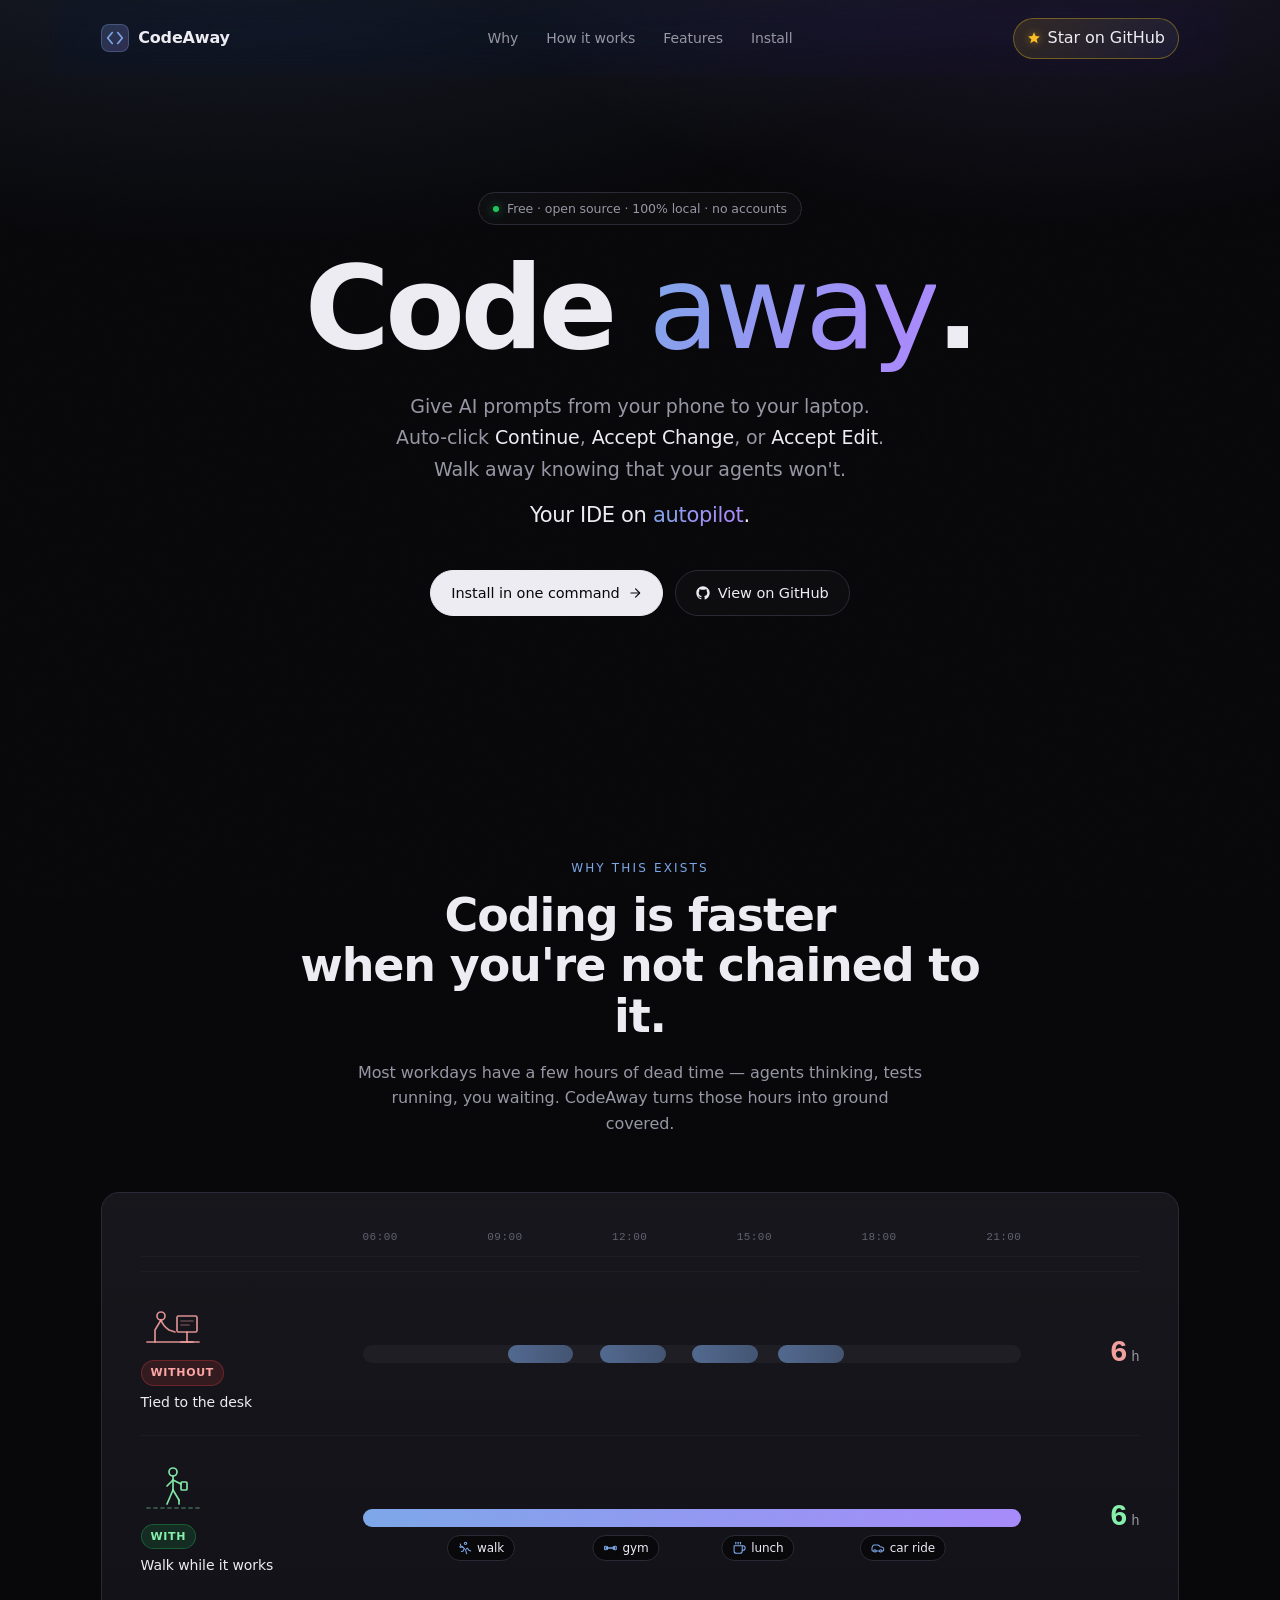
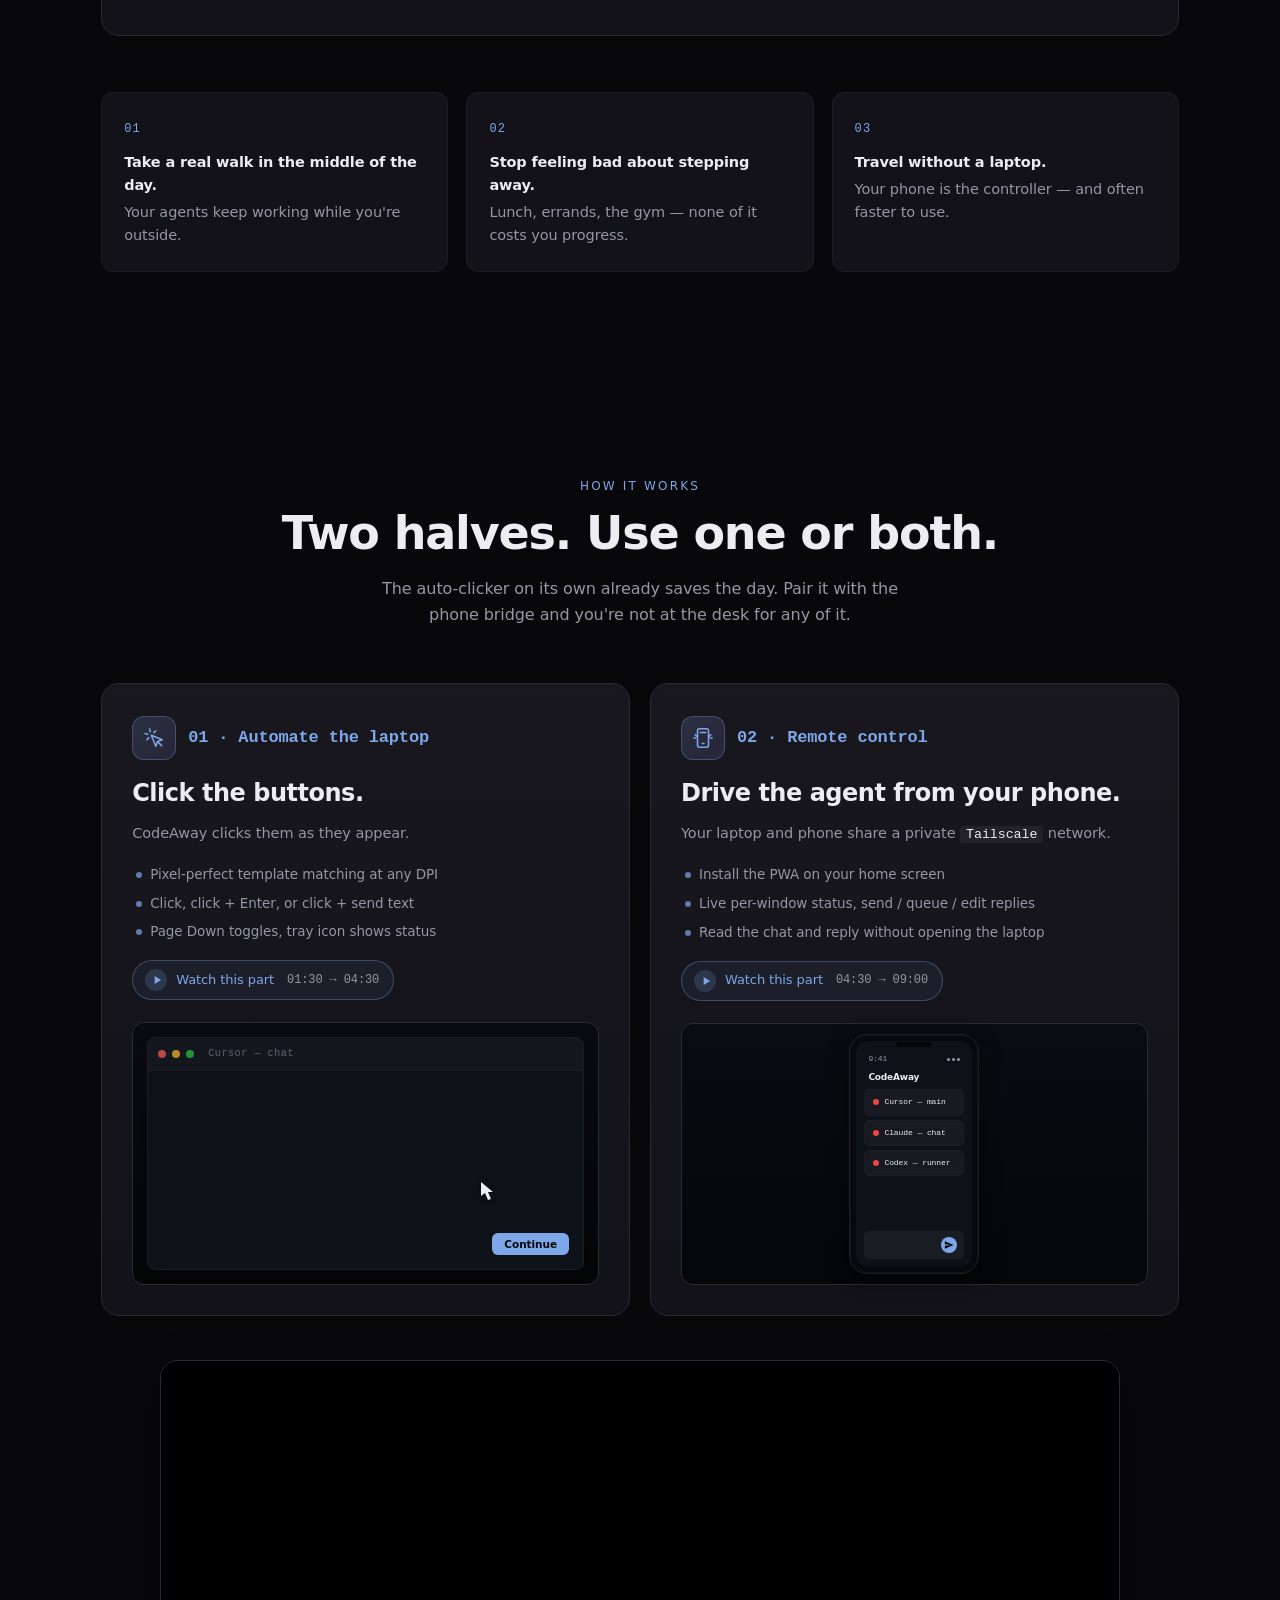
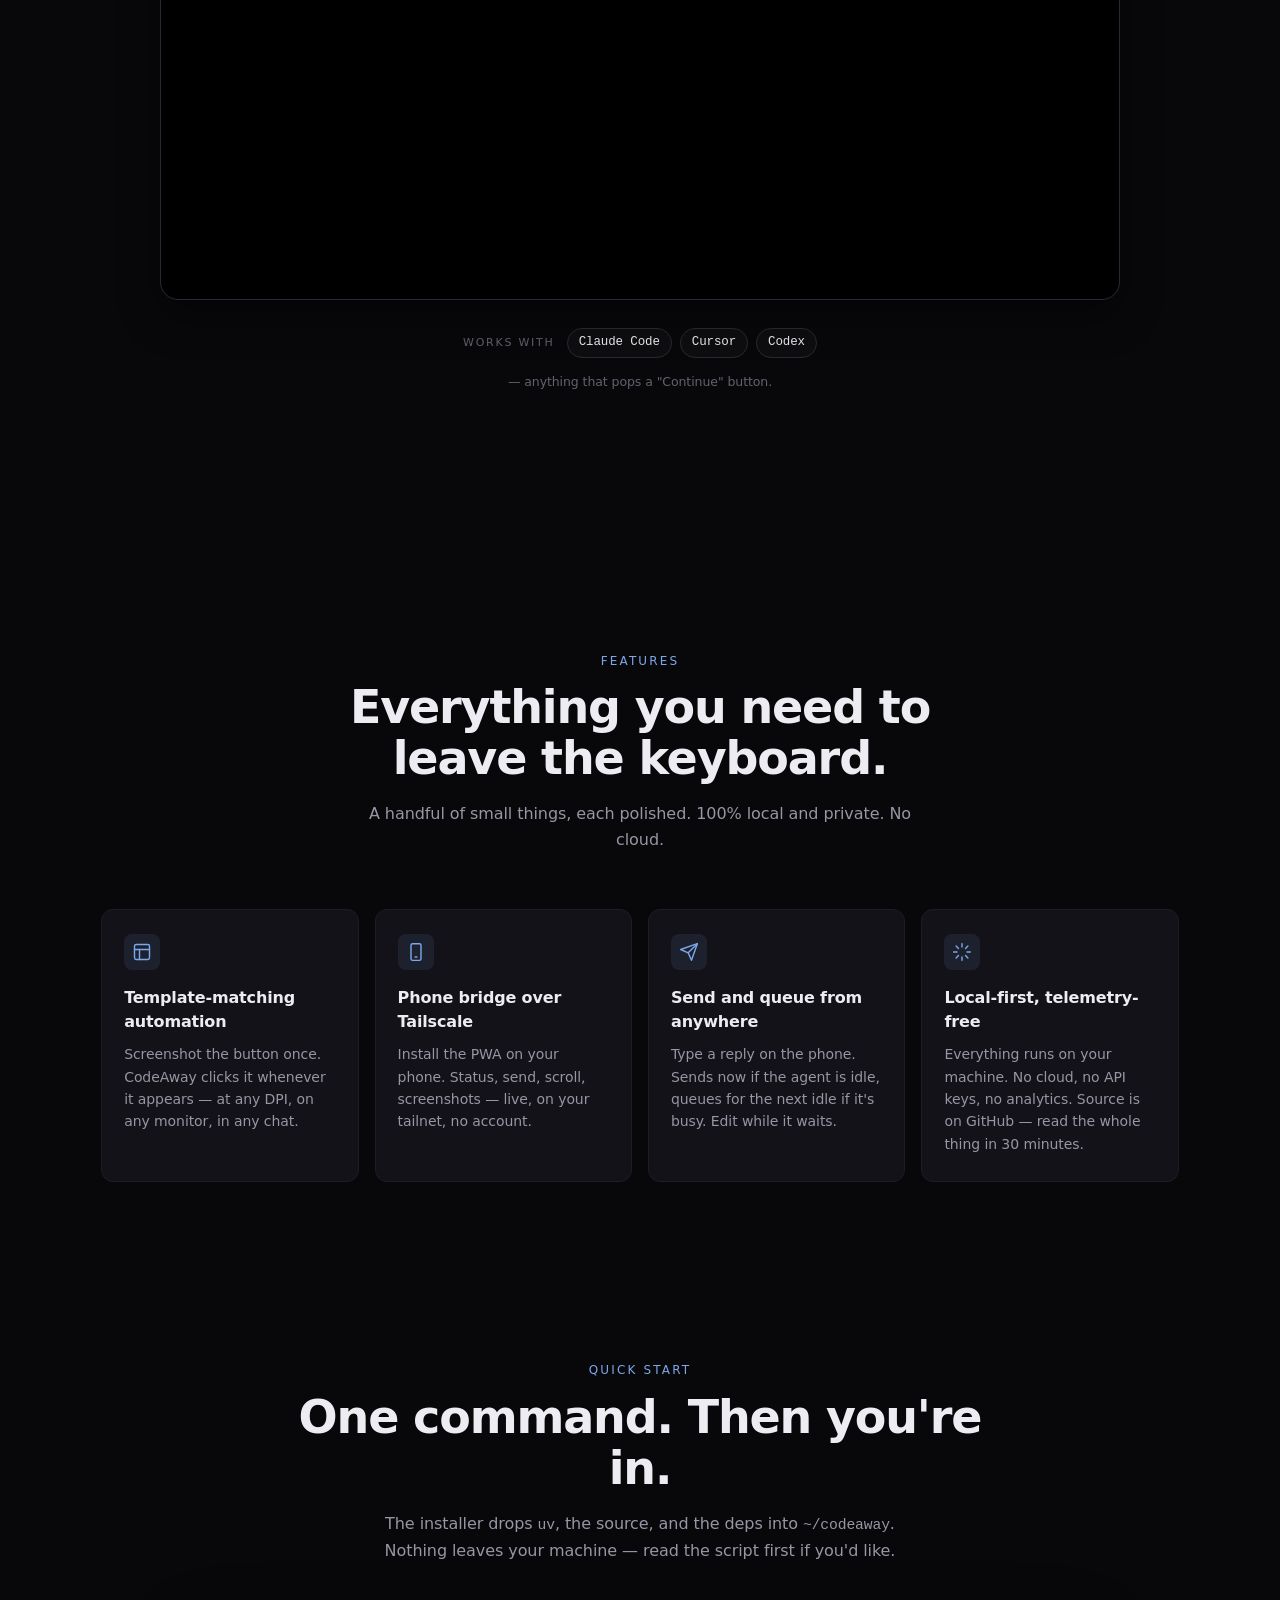
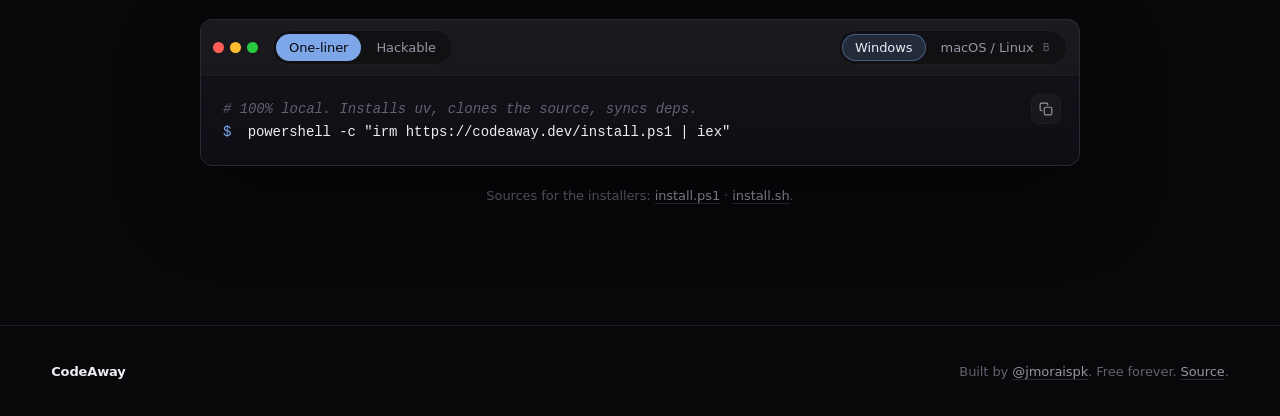
==== commit 9b95dde2: "site: agent preview now expands inside the active window's row Was a standalone row between the wind" ====
--- a/site/index.html
+++ b/site/index.html
@@ -404,27 +404,26 @@
             <div class="demo-phone-app">CodeAway</div>
             <ul class="demo-windows-list">
               <li class="demo-w demo-w-1">
-                <span class="demo-w-dot"></span>
-                <span class="demo-w-name">Cursor — main</span>
+                <div class="demo-w-row">
+                  <span class="demo-w-dot"></span>
+                  <span class="demo-w-name">Cursor — main</span>
+                </div>
+                <div class="demo-w-preview">"Refactor done. Tests next?"</div>
               </li>
               <li class="demo-w demo-w-2">
-                <span class="demo-w-dot"></span>
-                <span class="demo-w-name">Claude — chat</span>
+                <div class="demo-w-row">
+                  <span class="demo-w-dot"></span>
+                  <span class="demo-w-name">Claude — chat</span>
+                </div>
+                <div class="demo-w-preview">"Implementation looks fragile."</div>
               </li>
               <li class="demo-w demo-w-3">
-                <span class="demo-w-dot"></span>
-                <span class="demo-w-name">Codex — runner</span>
+                <div class="demo-w-row">
+                  <span class="demo-w-dot"></span>
+                  <span class="demo-w-name">Codex — runner</span>
+                </div>
               </li>
             </ul>
-            <!-- Preview row: when an agent goes idle, a quoted snippet
-                 of its last reply appears here so the demo communicates
-                 "you can read what the agent said before composing
-                 your own reply". Two stacked spans, one per agent,
-                 fade in and out on the same 12 s loop as the windows. -->
-            <div class="demo-preview">
-              <span class="demo-preview-1">"Refactor done. Tests next?"</span>
-              <span class="demo-preview-2">"Implementation looks fragile."</span>
-            </div>
             <div class="demo-phone-composer">
               <span class="demo-typed-stack">
                 <span class="demo-typed demo-typed-1">Run the e2e suite</span>
--- a/site/style.css
+++ b/site/style.css
@@ -1517,9 +1517,12 @@
   gap: 4px;
 }
 .demo-w {
+  /* Column so the preview line can sit underneath the dot+name row
+     when its agent is active. The preview is hidden by default
+     (max-height 0) — the active animation slides it open just below
+     its own row, so the message visually belongs to that agent. */
   display: flex;
-  align-items: center;
-  gap: 5px;
+  flex-direction: column;
   padding: 6px 8px;
   background: rgba(255, 255, 255, 0.04);
   border: 1px solid var(--line);
@@ -1530,6 +1533,29 @@
   animation-iteration-count: infinite;
   animation-timing-function: linear;
 }
+.demo-w-row {
+  display: flex;
+  align-items: center;
+  gap: 5px;
+}
+.demo-w-preview {
+  font-size: 7px;
+  color: var(--fg);
+  font-style: italic;
+  /* Indent so the preview lines up with the agent's name, not under
+     the dot. */
+  padding-left: 11px;
+  white-space: nowrap;
+  overflow: hidden;
+  text-overflow: ellipsis;
+  /* Collapsed by default — the active-slice animation expands and
+     fades it in. */
+  max-height: 0;
+  opacity: 0;
+  margin-top: 0;
+}
+.demo-w-1 .demo-w-preview { animation: demoPreview1 12s linear infinite; }
+.demo-w-2 .demo-w-preview { animation: demoPreview2 12s linear infinite; }
 .demo-w-1 { animation-name: demoW1Active; }
 .demo-w-2 { animation-name: demoW2Active; }
 /* w-3 has no active-state animation — Codex stays red the whole
@@ -1581,49 +1607,20 @@
   87%, 100% { background: #ef4444; box-shadow: none; }
 }
 
-/* Preview chip — quoted snippet of what the agent said when its
-   window goes idle. Sits between the windows list and the composer,
-   reserves a fixed 14 px height so it doesn't reflow other rows.
-   Two stacked spans (one per agent), each fading in and out in
-   sync with its agent's active slice on the 12 s loop. */
-.demo-preview {
-  position: relative;
-  height: 14px;
-  margin-top: 2px;
-}
-.demo-preview > span {
-  position: absolute;
-  inset: 0;
-  display: flex;
-  align-items: center;
-  padding: 0 8px;
-  background: rgba(125, 167, 232, 0.10);
-  border-left: 2px solid var(--accent);
-  border-radius: 0 4px 4px 0;
-  font-size: 7px;
-  color: var(--fg);
-  font-style: italic;
-  white-space: nowrap;
-  overflow: hidden;
-  text-overflow: ellipsis;
-  opacity: 0;
-}
-.demo-preview-1 { animation: demoPreview1 12s linear infinite; }
-.demo-preview-2 { animation: demoPreview2 12s linear infinite; }
-
-/* Cursor's preview: comes in just after the dot turns green (12 %),
-   stays visible through the user's reply, fades out a beat before
-   the dot returns to red (46 %). Same shape for Claude's preview
-   on its slice. */
+/* Each agent's preview animation expands the line under its row
+   when the dot is green and collapses it again before the dot
+   returns to red. max-height + margin-top + opacity all tween
+   together so the preview reads as "the row just sprouted a quote
+   underneath itself" rather than fading in over fixed empty space. */
 @keyframes demoPreview1 {
-  0%, 11%   { opacity: 0; }
-  14%, 43%  { opacity: 1; }
-  45%, 100% { opacity: 0; }
+  0%, 11%   { max-height: 0; margin-top: 0; opacity: 0; }
+  14%, 43%  { max-height: 14px; margin-top: 4px; opacity: 1; }
+  46%, 100% { max-height: 0; margin-top: 0; opacity: 0; }
 }
 @keyframes demoPreview2 {
-  0%, 57%   { opacity: 0; }
-  60%, 84%  { opacity: 1; }
-  86%, 100% { opacity: 0; }
+  0%, 57%   { max-height: 0; margin-top: 0; opacity: 0; }
+  60%, 84%  { max-height: 14px; margin-top: 4px; opacity: 1; }
+  87%, 100% { max-height: 0; margin-top: 0; opacity: 0; }
 }
 
 .demo-phone-composer {
